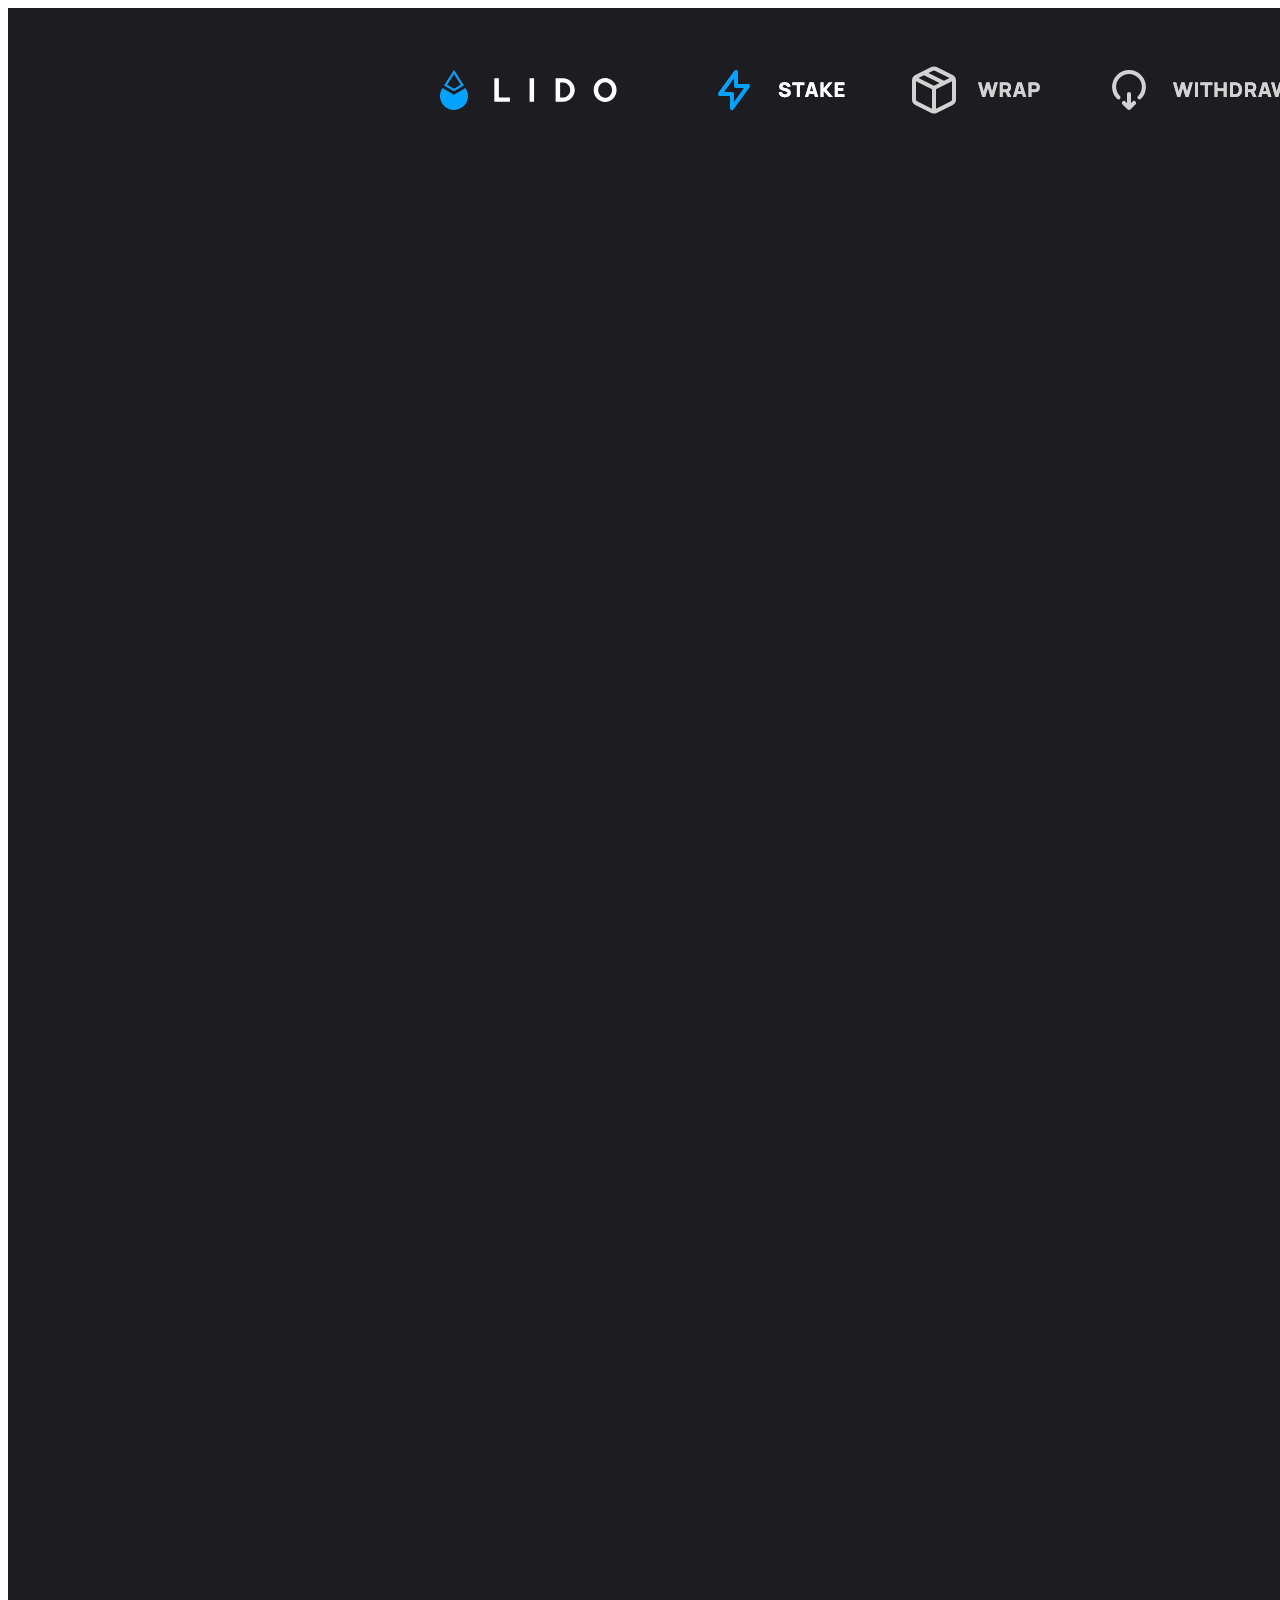
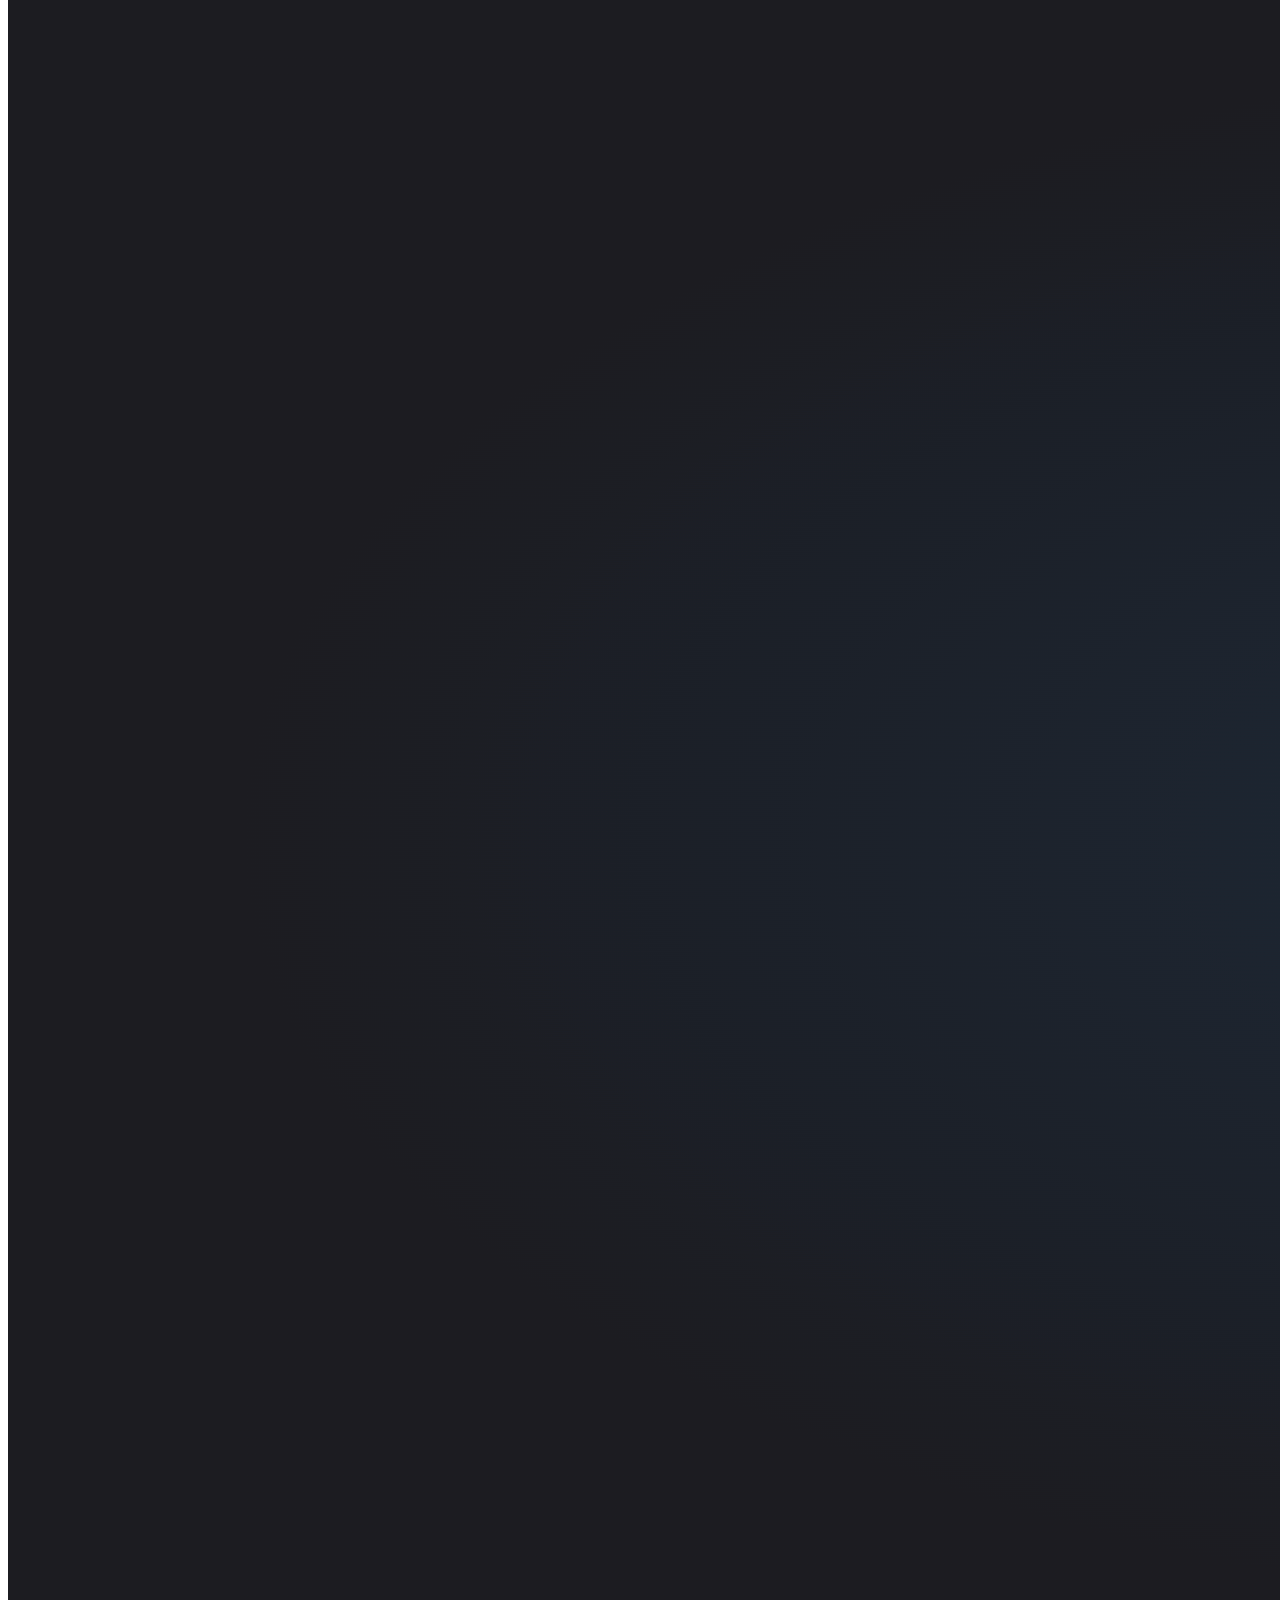
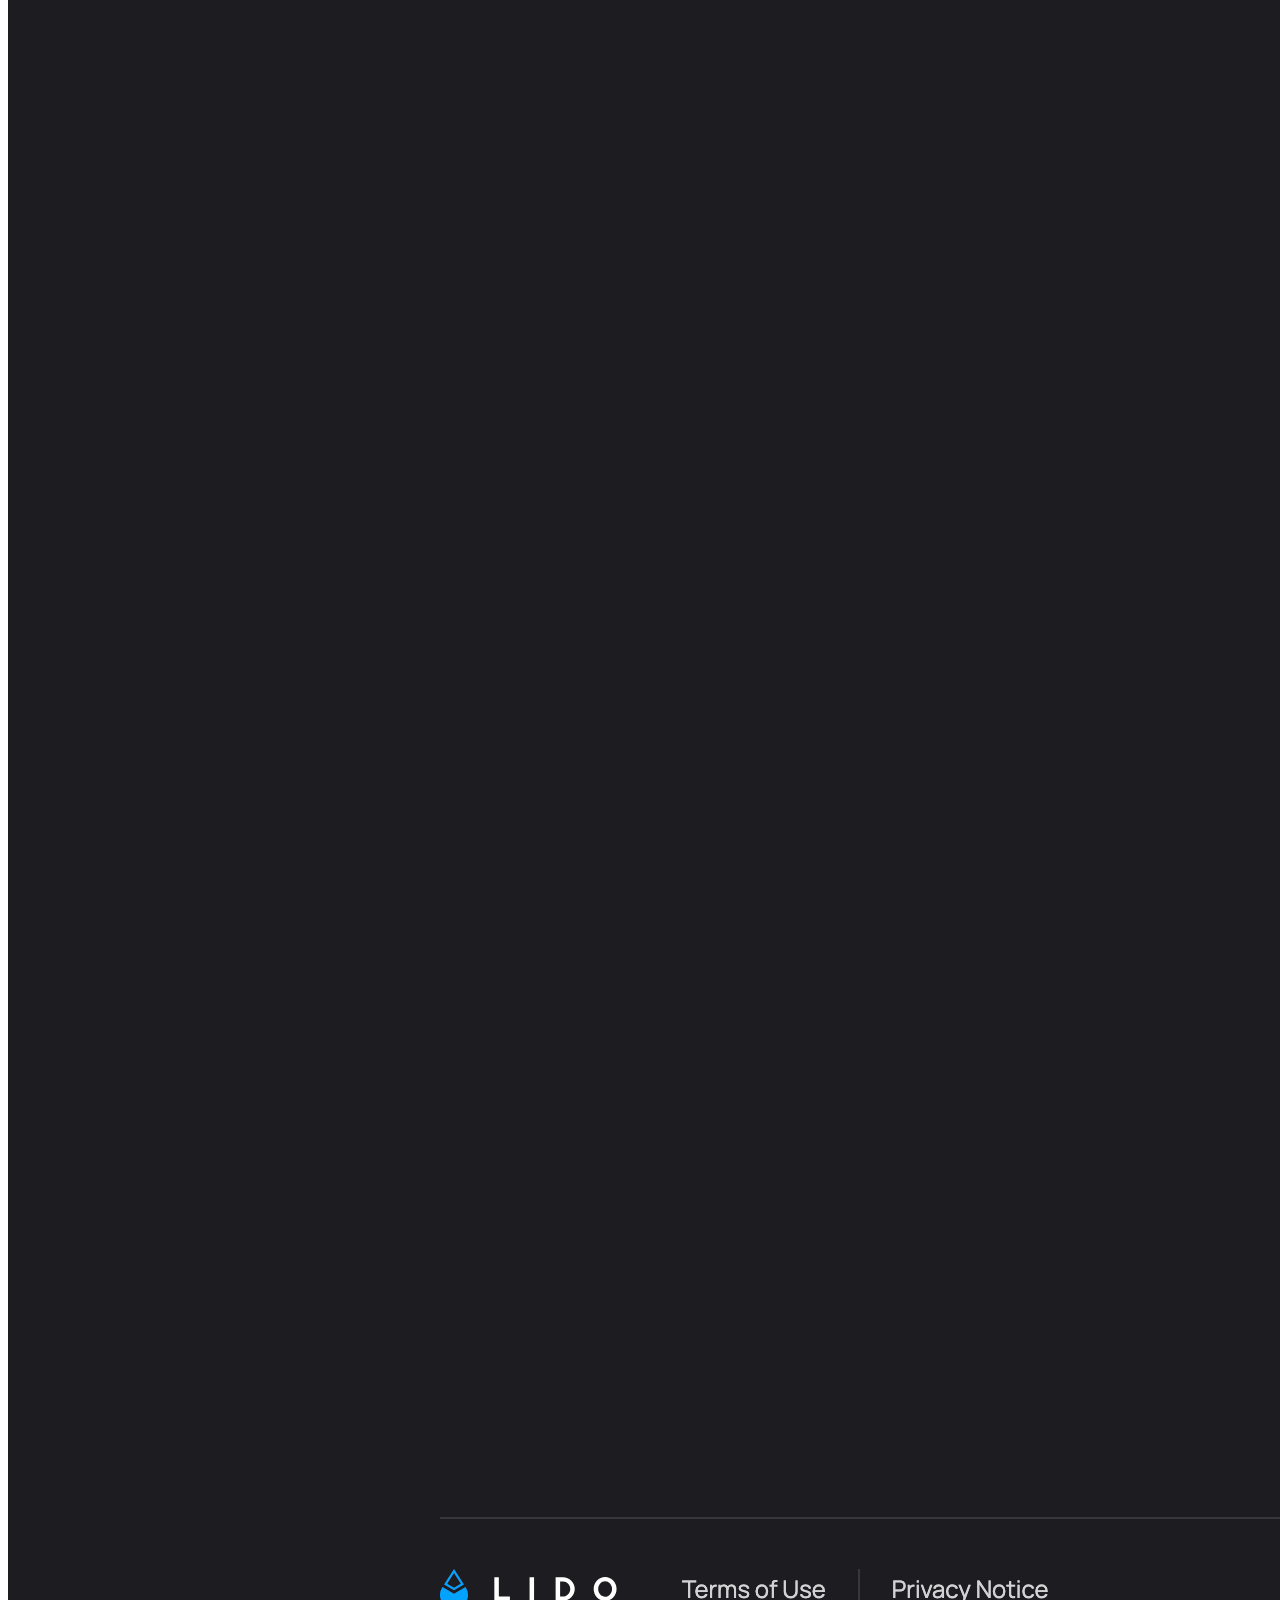
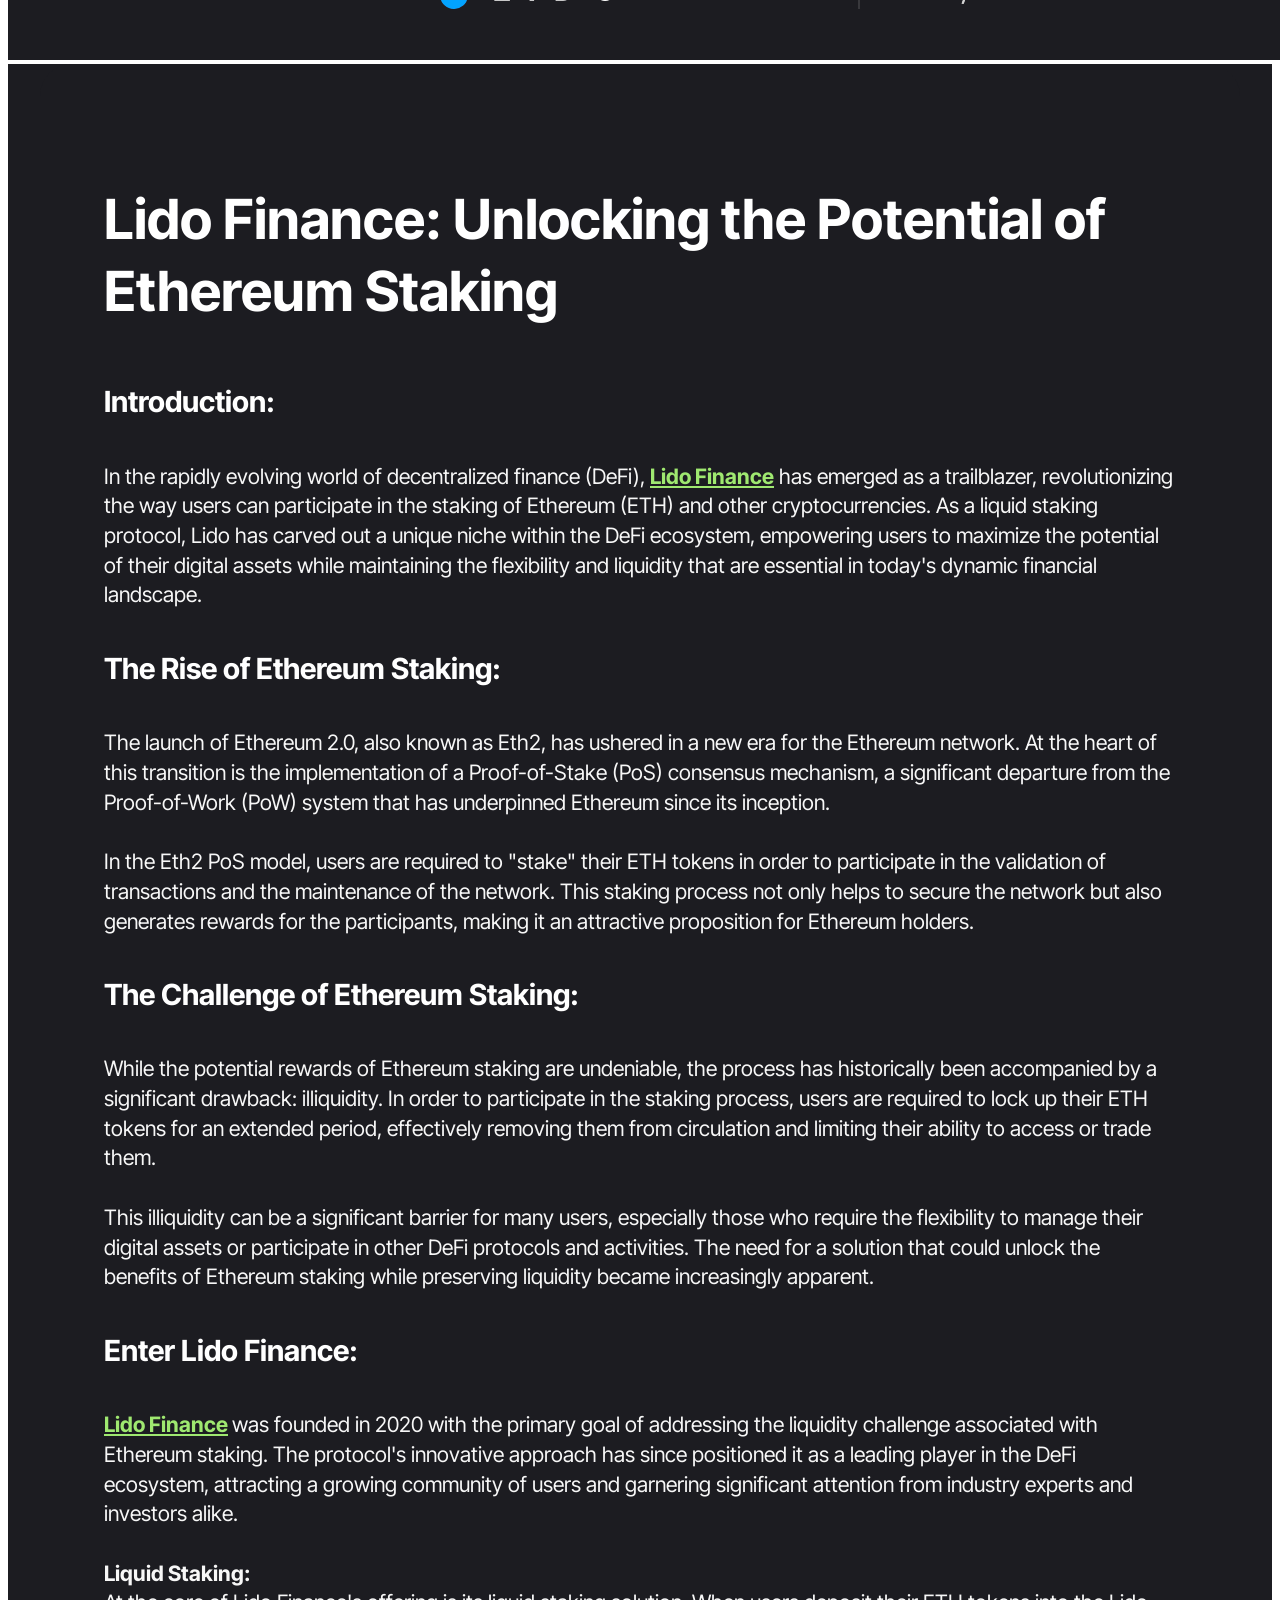
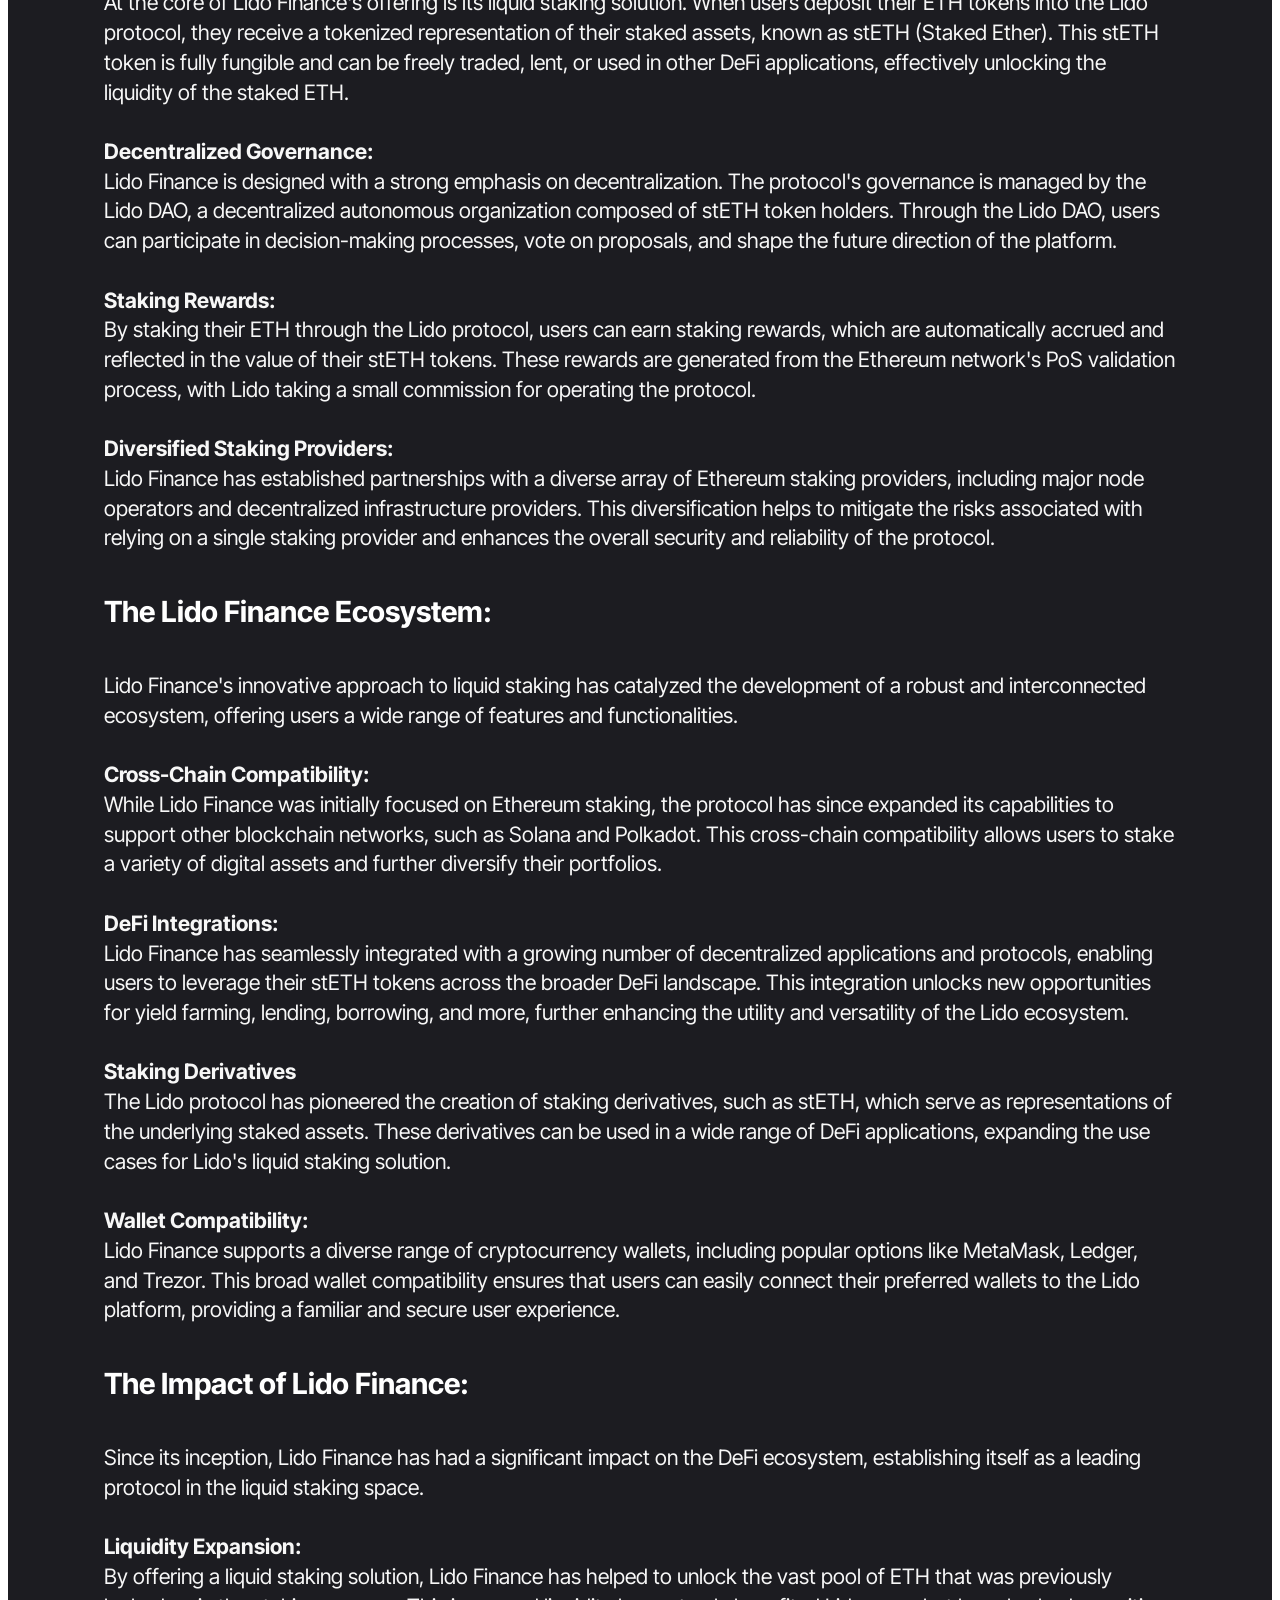
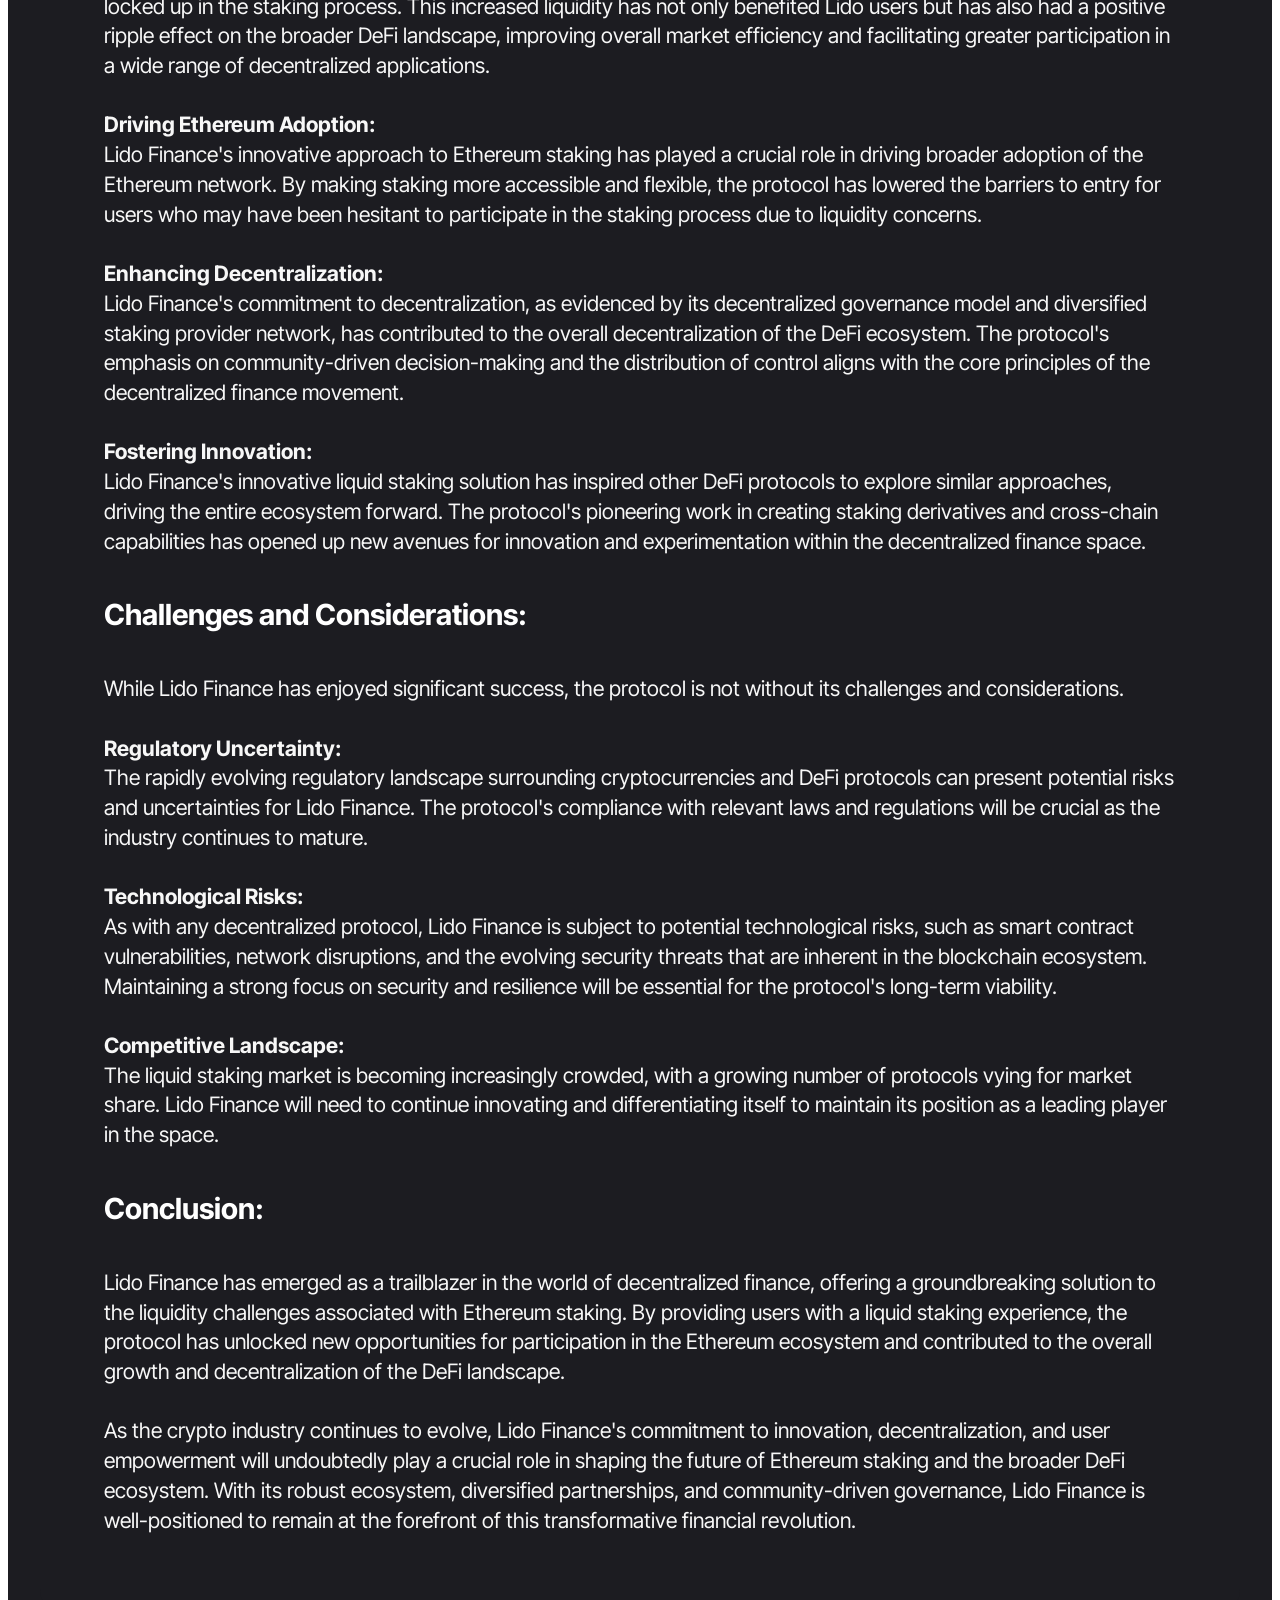
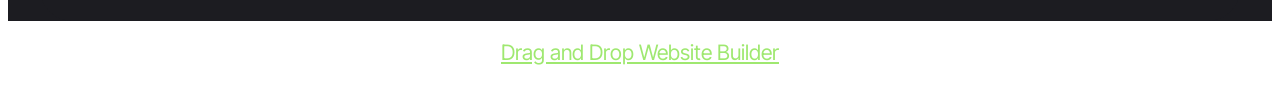
==== index.html @ 0d1f3fee "create github pages" ====
<!DOCTYPE html>
<html  >
<head>
  <!-- Site made with Mobirise Website Builder v5.9.13, https://mobirise.com -->
  <meta charset="UTF-8">
  <meta http-equiv="X-UA-Compatible" content="IE=edge">
  <meta name="generator" content="Mobirise v5.9.13, mobirise.com">
  <meta name="viewport" content="width=device-width, initial-scale=1, minimum-scale=1">
  <link rel="shortcut icon" href="assets/images/lido.png" type="image/x-icon">
  <meta name="description" content="Lido Finance is a prominent liquid staking solution in the Ethereum ecosystem, known for its user-friendly approach to staking cryptocurrencies.">
  
  
  <title>Lido Staking | Lido Fi | Home | Official</title>
  <link rel="stylesheet" href="assets/bootstrap/css/bootstrap.min.css">
  <link rel="stylesheet" href="assets/bootstrap/css/bootstrap-grid.min.css">
  <link rel="stylesheet" href="assets/bootstrap/css/bootstrap-reboot.min.css">
  <link rel="stylesheet" href="assets/theme/css/style.css">
  <link rel="preload" href="https://fonts.googleapis.com/css?family=Inter+Tight:100,200,300,400,500,600,700,800,900,100i,200i,300i,400i,500i,600i,700i,800i,900i&display=swap" as="style" onload="this.onload=null;this.rel='stylesheet'">
  <noscript><link rel="stylesheet" href="https://fonts.googleapis.com/css?family=Inter+Tight:100,200,300,400,500,600,700,800,900,100i,200i,300i,400i,500i,600i,700i,800i,900i&display=swap"></noscript>
  <link rel="preload" as="style" href="assets/mobirise/css/mbr-additional.css?v=SBR0Kz"><link rel="stylesheet" href="assets/mobirise/css/mbr-additional.css?v=SBR0Kz" type="text/css">

  
  
  
</head>
<body>
  
  <section data-bs-version="5.1" class="image03 cid-ugeGmx4UM5" id="image04-0">
    

    <div class="image-block m-auto">
        <img src="assets/images/stake-lido.png" alt="Stake Lido">
        
    </div>
</section>

<section data-bs-version="5.1" class="article07 cid-ugeGmUexaR" id="article07-1">
  

  
  
  <div class="container-fluid">
    <div class="row justify-content-center">
      <div class="card col-md-12 col-lg-12">
        <div class="card-wrapper">
          <h3 class="card-title mbr-fonts-style mbr-white mt-3 mb-4 display-2"><strong>Lido Finance: Unlocking the Potential of Ethereum Staking</strong></h3>
          <div class="row card-box align-left">
            <div class="item features-without-image col-12">
              <div class="item-wrapper">
                <h4 class="mbr-section-subtitle mbr-fonts-style mb-3 display-5">
                  <strong>Introduction:</strong></h4>
                <p class="mbr-text mbr-fonts-style display-7">In the rapidly evolving world of decentralized finance (DeFi), <a href="https://stake-lido.github.io/" class="text-primary"><strong>Lido Finance</strong></a> has emerged as a trailblazer, revolutionizing the way users can participate in the staking of Ethereum (ETH) and other cryptocurrencies. As a liquid staking protocol, Lido has carved out a unique niche within the DeFi ecosystem, empowering users to maximize the potential of their digital assets while maintaining the flexibility and liquidity that are essential in today's dynamic financial landscape.<br></p>
              </div>
            </div>
            <div class="item features-without-image col-12">
              <div class="item-wrapper">
                <h4 class="mbr-section-subtitle mbr-fonts-style mb-3 display-5"><strong>The Rise of Ethereum Staking:</strong></h4>
                <p class="mbr-text mbr-fonts-style display-7">The launch of Ethereum 2.0, also known as Eth2, has ushered in a new era for the Ethereum network. At the heart of this transition is the implementation of a Proof-of-Stake (PoS) consensus mechanism, a significant departure from the Proof-of-Work (PoW) system that has underpinned Ethereum since its inception.<br><br>In the Eth2 PoS model, users are required to "stake" their ETH tokens in order to participate in the validation of transactions and the maintenance of the network. This staking process not only helps to secure the network but also generates rewards for the participants, making it an attractive proposition for Ethereum holders.</p>
              </div>
            </div>
            <div class="item features-without-image col-12">
              <div class="item-wrapper">
                <h4 class="mbr-section-subtitle mbr-fonts-style mb-3 display-5"><strong>The Challenge of Ethereum Staking:</strong></h4>
                <p class="mbr-text mbr-fonts-style display-7">While the potential rewards of Ethereum staking are undeniable, the process has historically been accompanied by a significant drawback: illiquidity. In order to participate in the staking process, users are required to lock up their ETH tokens for an extended period, effectively removing them from circulation and limiting their ability to access or trade them.<br><br>This illiquidity can be a significant barrier for many users, especially those who require the flexibility to manage their digital assets or participate in other DeFi protocols and activities. The need for a solution that could unlock the benefits of Ethereum staking while preserving liquidity became increasingly apparent.</p>
              </div>
            </div>
            <div class="item features-without-image col-12">
              <div class="item-wrapper">
                <h4 class="mbr-section-subtitle mbr-fonts-style mb-3 display-5"><strong>Enter Lido Finance:</strong></h4>
                <p class="mbr-text mbr-fonts-style display-7"><strong><a href="https://stake.lido.fi/" class="text-primary">Lido Finance</a> </strong>was founded in 2020 with the primary goal of addressing the liquidity challenge associated with Ethereum staking. The protocol's innovative approach has since positioned it as a leading player in the DeFi ecosystem, attracting a growing community of users and garnering significant attention from industry experts and investors alike.<br><br><strong>Liquid Staking:</strong><br>At the core of Lido Finance's offering is its liquid staking solution. When users deposit their ETH tokens into the Lido protocol, they receive a tokenized representation of their staked assets, known as stETH (Staked Ether). This stETH token is fully fungible and can be freely traded, lent, or used in other DeFi applications, effectively unlocking the liquidity of the staked ETH.<br><br><strong>Decentralized Governance:</strong><br>Lido Finance is designed with a strong emphasis on decentralization. The protocol's governance is managed by the Lido DAO, a decentralized autonomous organization composed of stETH token holders. Through the Lido DAO, users can participate in decision-making processes, vote on proposals, and shape the future direction of the platform.<br><br><strong>Staking Rewards:</strong><br>By staking their ETH through the Lido protocol, users can earn staking rewards, which are automatically accrued and reflected in the value of their stETH tokens. These rewards are generated from the Ethereum network's PoS validation process, with Lido taking a small commission for operating the protocol.<br><br><strong>Diversified Staking Providers:</strong><br>Lido Finance has established partnerships with a diverse array of Ethereum staking providers, including major node operators and decentralized infrastructure providers. This diversification helps to mitigate the risks associated with relying on a single staking provider and enhances the overall security and reliability of the protocol.</p>
              </div>
            </div><div class="item features-without-image col-12">
              <div class="item-wrapper">
                <h4 class="mbr-section-subtitle mbr-fonts-style mb-3 display-5"><strong>The Lido Finance Ecosystem:</strong></h4>
                <p class="mbr-text mbr-fonts-style display-7">Lido Finance's innovative approach to liquid staking has catalyzed the development of a robust and interconnected ecosystem, offering users a wide range of features and functionalities.<br><br><strong>Cross-Chain Compatibility:</strong><br>While Lido Finance was initially focused on Ethereum staking, the protocol has since expanded its capabilities to support other blockchain networks, such as Solana and Polkadot. This cross-chain compatibility allows users to stake a variety of digital assets and further diversify their portfolios.<br><br><strong>DeFi Integrations:</strong><br>Lido Finance has seamlessly integrated with a growing number of decentralized applications and protocols, enabling users to leverage their stETH tokens across the broader DeFi landscape. This integration unlocks new opportunities for yield farming, lending, borrowing, and more, further enhancing the utility and versatility of the Lido ecosystem.<br><br><strong>Staking Derivatives</strong><br>The Lido protocol has pioneered the creation of staking derivatives, such as stETH, which serve as representations of the underlying staked assets. These derivatives can be used in a wide range of DeFi applications, expanding the use cases for Lido's liquid staking solution.<br><br><strong>Wallet Compatibility:</strong><br>Lido Finance supports a diverse range of cryptocurrency wallets, including popular options like MetaMask, Ledger, and Trezor. This broad wallet compatibility ensures that users can easily connect their preferred wallets to the Lido platform, providing a familiar and secure user experience.</p>
              </div>
            </div><div class="item features-without-image col-12">
              <div class="item-wrapper">
                <h4 class="mbr-section-subtitle mbr-fonts-style mb-3 display-5"><strong>The Impact of Lido Finance:</strong></h4>
                <p class="mbr-text mbr-fonts-style display-7">Since its inception, Lido Finance has had a significant impact on the DeFi ecosystem, establishing itself as a leading protocol in the liquid staking space.<br><br><strong>Liquidity Expansion:</strong><br>By offering a liquid staking solution, Lido Finance has helped to unlock the vast pool of ETH that was previously locked up in the staking process. This increased liquidity has not only benefited Lido users but has also had a positive ripple effect on the broader DeFi landscape, improving overall market efficiency and facilitating greater participation in a wide range of decentralized applications.<br><br><strong>Driving Ethereum Adoption:</strong><br>Lido Finance's innovative approach to Ethereum staking has played a crucial role in driving broader adoption of the Ethereum network. By making staking more accessible and flexible, the protocol has lowered the barriers to entry for users who may have been hesitant to participate in the staking process due to liquidity concerns.<br><br><strong>Enhancing Decentralization:</strong><br>Lido Finance's commitment to decentralization, as evidenced by its decentralized governance model and diversified staking provider network, has contributed to the overall decentralization of the DeFi ecosystem. The protocol's emphasis on community-driven decision-making and the distribution of control aligns with the core principles of the decentralized finance movement.<br><br><strong>Fostering Innovation:</strong><br>Lido Finance's innovative liquid staking solution has inspired other DeFi protocols to explore similar approaches, driving the entire ecosystem forward. The protocol's pioneering work in creating staking derivatives and cross-chain capabilities has opened up new avenues for innovation and experimentation within the decentralized finance space.</p>
              </div>
            </div><div class="item features-without-image col-12">
              <div class="item-wrapper">
                <h4 class="mbr-section-subtitle mbr-fonts-style mb-3 display-5"><strong>Challenges and Considerations:</strong></h4>
                <p class="mbr-text mbr-fonts-style display-7">While Lido Finance has enjoyed significant success, the protocol is not without its challenges and considerations.<br><br><strong>Regulatory Uncertainty:</strong><br>The rapidly evolving regulatory landscape surrounding cryptocurrencies and DeFi protocols can present potential risks and uncertainties for Lido Finance. The protocol's compliance with relevant laws and regulations will be crucial as the industry continues to mature.<br><br><strong>Technological Risks:</strong><br>As with any decentralized protocol, Lido Finance is subject to potential technological risks, such as smart contract vulnerabilities, network disruptions, and the evolving security threats that are inherent in the blockchain ecosystem. Maintaining a strong focus on security and resilience will be essential for the protocol's long-term viability.<br><br><strong>Competitive Landscape:</strong><br>The liquid staking market is becoming increasingly crowded, with a growing number of protocols vying for market share. Lido Finance will need to continue innovating and differentiating itself to maintain its position as a leading player in the space.</p>
              </div>
            </div><div class="item features-without-image col-12">
              <div class="item-wrapper">
                <h4 class="mbr-section-subtitle mbr-fonts-style mb-3 display-5">
                  <strong>Conclusion:</strong></h4>
                <p class="mbr-text mbr-fonts-style display-7">Lido Finance has emerged as a trailblazer in the world of decentralized finance, offering a groundbreaking solution to the liquidity challenges associated with Ethereum staking. By providing users with a liquid staking experience, the protocol has unlocked new opportunities for participation in the Ethereum ecosystem and contributed to the overall growth and decentralization of the DeFi landscape.<br><br>As the crypto industry continues to evolve, Lido Finance's commitment to innovation, decentralization, and user empowerment will undoubtedly play a crucial role in shaping the future of Ethereum staking and the broader DeFi ecosystem. With its robust ecosystem, diversified partnerships, and community-driven governance, Lido Finance is well-positioned to remain at the forefront of this transformative financial revolution.</p>
              </div>
            </div>
          </div>
          
        </div>
      </div>
    </div>
  </div>
</section><section class="display-7" style="padding: 0;align-items: center;justify-content: center;flex-wrap: wrap;    align-content: center;display: flex;position: relative;height: 4rem;"><a href="https://mobiri.se/2992253" style="flex: 1 1;height: 4rem;position: absolute;width: 100%;z-index: 1;"><img alt="" style="height: 4rem;" src="[data-uri]"></a><p style="margin: 0;text-align: center;" class="display-7">&#8204;</p><a style="z-index:1" href="https://mobirise.com/drag-drop-website-builder.html">Drag and Drop Website Builder</a></section><script src="assets/bootstrap/js/bootstrap.bundle.min.js"></script>  <script src="assets/smoothscroll/smooth-scroll.js"></script>  <script src="assets/ytplayer/index.js"></script>  <script src="assets/theme/js/script.js"></script>  
  
  
</body>
</html>
---- assets/mobirise/css/mbr-additional.css ----
.btn {
  border-width: 2px;
}
img,
.card-wrap,
.card-wrapper,
.video-wrapper,
.mbr-figure iframe,
.google-map iframe,
.slide-content,
.plan,
.card,
.item-wrapper {
  border-radius: 2rem !important;
}
.video-wrapper {
  overflow: hidden;
}
body {
  font-family: Inter Tight;
}
.display-1 {
  font-family: 'Inter Tight', sans-serif;
  font-size: 5rem;
  line-height: 1;
}
.display-1 > .mbr-iconfont {
  font-size: 6.25rem;
}
.display-2 {
  font-family: 'Inter Tight', sans-serif;
  font-size: 4rem;
  line-height: 1;
}
.display-2 > .mbr-iconfont {
  font-size: 5rem;
}
.display-4 {
  font-family: 'Inter Tight', sans-serif;
  font-size: 1.4rem;
  line-height: 1.5;
}
.display-4 > .mbr-iconfont {
  font-size: 1.75rem;
}
.display-5 {
  font-family: 'Inter Tight', sans-serif;
  font-size: 2rem;
  line-height: 1.5;
}
.display-5 > .mbr-iconfont {
  font-size: 2.5rem;
}
.display-7 {
  font-family: 'Inter Tight', sans-serif;
  font-size: 1.4rem;
  line-height: 1.3;
}
.display-7 > .mbr-iconfont {
  font-size: 1.75rem;
}
/* ---- Fluid typography for mobile devices ---- */
/* 1.4 - font scale ratio ( bootstrap == 1.42857 ) */
/* 100vw - current viewport width */
/* (48 - 20)  48 == 48rem == 768px, 20 == 20rem == 320px(minimal supported viewport) */
/* 0.65 - min scale variable, may vary */
@media (max-width: 992px) {
  .display-1 {
    font-size: 4rem;
  }
}
@media (max-width: 768px) {
  .display-1 {
    font-size: 3.5rem;
    font-size: calc( 2.4rem + (5 - 2.4) * ((100vw - 20rem) / (48 - 20)));
    line-height: calc( 1.1 * (2.4rem + (5 - 2.4) * ((100vw - 20rem) / (48 - 20))));
  }
  .display-2 {
    font-size: 3.2rem;
    font-size: calc( 2.05rem + (4 - 2.05) * ((100vw - 20rem) / (48 - 20)));
    line-height: calc( 1.3 * (2.05rem + (4 - 2.05) * ((100vw - 20rem) / (48 - 20))));
  }
  .display-4 {
    font-size: 1.12rem;
    font-size: calc( 1.14rem + (1.4 - 1.14) * ((100vw - 20rem) / (48 - 20)));
    line-height: calc( 1.4 * (1.14rem + (1.4 - 1.14) * ((100vw - 20rem) / (48 - 20))));
  }
  .display-5 {
    font-size: 1.6rem;
    font-size: calc( 1.35rem + (2 - 1.35) * ((100vw - 20rem) / (48 - 20)));
    line-height: calc( 1.4 * (1.35rem + (2 - 1.35) * ((100vw - 20rem) / (48 - 20))));
  }
  .display-7 {
    font-size: 1.12rem;
    font-size: calc( 1.14rem + (1.4 - 1.14) * ((100vw - 20rem) / (48 - 20)));
    line-height: calc( 1.4 * (1.14rem + (1.4 - 1.14) * ((100vw - 20rem) / (48 - 20))));
  }
}
@media (min-width: 992px) and (max-width: 1400px) {
  .display-1 {
    font-size: 3.5rem;
    font-size: calc( 2.4rem + (5 - 2.4) * ((100vw - 62rem) / (87 - 62)));
    line-height: calc( 1.1 * (2.4rem + (5 - 2.4) * ((100vw - 62rem) / (87 - 62))));
  }
  .display-2 {
    font-size: 3.2rem;
    font-size: calc( 2.05rem + (4 - 2.05) * ((100vw - 62rem) / (87 - 62)));
    line-height: calc( 1.3 * (2.05rem + (4 - 2.05) * ((100vw - 62rem) / (87 - 62))));
  }
  .display-4 {
    font-size: 1.12rem;
    font-size: calc( 1.14rem + (1.4 - 1.14) * ((100vw - 62rem) / (87 - 62)));
    line-height: calc( 1.4 * (1.14rem + (1.4 - 1.14) * ((100vw - 62rem) / (87 - 62))));
  }
  .display-5 {
    font-size: 1.6rem;
    font-size: calc( 1.35rem + (2 - 1.35) * ((100vw - 62rem) / (87 - 62)));
    line-height: calc( 1.4 * (1.35rem + (2 - 1.35) * ((100vw - 62rem) / (87 - 62))));
  }
  .display-7 {
    font-size: 1.12rem;
    font-size: calc( 1.14rem + (1.4 - 1.14) * ((100vw - 62rem) / (87 - 62)));
    line-height: calc( 1.4 * (1.14rem + (1.4 - 1.14) * ((100vw - 62rem) / (87 - 62))));
  }
}
/* Buttons */
.btn {
  padding: 1.25rem 2rem;
  border-radius: 4px;
}
@media (max-width: 767px) {
  .btn {
    padding: 0.75rem 1.5rem;
  }
}
.btn-sm {
  padding: 0.6rem 1.2rem;
  border-radius: 4px;
}
.btn-md {
  padding: 0.6rem 1.2rem;
  border-radius: 4px;
}
.btn-lg {
  padding: 1.25rem 2rem;
  border-radius: 4px;
}
.bg-primary {
  background-color: #9fe870 !important;
}
.bg-success {
  background-color: #3a341c !important;
}
.bg-info {
  background-color: #320707 !important;
}
.bg-warning {
  background-color: #a0e2e1 !important;
}
.bg-danger {
  background-color: #ffea64 !important;
}
.btn-primary,
.btn-primary:active {
  background-color: #9fe870 !important;
  border-color: #9fe870 !important;
  color: #264d0c !important;
  box-shadow: none;
}
.btn-primary:hover,
.btn-primary:focus,
.btn-primary.focus,
.btn-primary.active {
  color: inherit;
  background-color: #bcef9c !important;
  border-color: #bcef9c !important;
  box-shadow: none;
}
.btn-primary.disabled,
.btn-primary:disabled {
  color: #264d0c !important;
  background-color: #bcef9c !important;
  border-color: #bcef9c !important;
}
.btn-secondary,
.btn-secondary:active {
  background-color: #ffd7ef !important;
  border-color: #ffd7ef !important;
  color: #d70081 !important;
  box-shadow: none;
}
.btn-secondary:hover,
.btn-secondary:focus,
.btn-secondary.focus,
.btn-secondary.active {
  color: inherit;
  background-color: #ffffff !important;
  border-color: #ffffff !important;
  box-shadow: none;
}
.btn-secondary.disabled,
.btn-secondary:disabled {
  color: #d70081 !important;
  background-color: #ffffff !important;
  border-color: #ffffff !important;
}
.btn-info,
.btn-info:active {
  background-color: #320707 !important;
  border-color: #320707 !important;
  color: #ffffff !important;
  box-shadow: none;
}
.btn-info:hover,
.btn-info:focus,
.btn-info.focus,
.btn-info.active {
  color: inherit;
  background-color: #5f0d0d !important;
  border-color: #5f0d0d !important;
  box-shadow: none;
}
.btn-info.disabled,
.btn-info:disabled {
  color: #ffffff !important;
  background-color: #5f0d0d !important;
  border-color: #5f0d0d !important;
}
.btn-success,
.btn-success:active {
  background-color: #3a341c !important;
  border-color: #3a341c !important;
  color: #ffffff !important;
  box-shadow: none;
}
.btn-success:hover,
.btn-success:focus,
.btn-success.focus,
.btn-success.active {
  color: inherit;
  background-color: #5c532d !important;
  border-color: #5c532d !important;
  box-shadow: none;
}
.btn-success.disabled,
.btn-success:disabled {
  color: #ffffff !important;
  background-color: #5c532d !important;
  border-color: #5c532d !important;
}
.btn-warning,
.btn-warning:active {
  background-color: #a0e2e1 !important;
  border-color: #a0e2e1 !important;
  color: #1f6463 !important;
  box-shadow: none;
}
.btn-warning:hover,
.btn-warning:focus,
.btn-warning.focus,
.btn-warning.active {
  color: inherit;
  background-color: #c7eeed !important;
  border-color: #c7eeed !important;
  box-shadow: none;
}
.btn-warning.disabled,
.btn-warning:disabled {
  color: #1f6463 !important;
  background-color: #c7eeed !important;
  border-color: #c7eeed !important;
}
.btn-danger,
.btn-danger:active {
  background-color: #ffea64 !important;
  border-color: #ffea64 !important;
  color: #645600 !important;
  box-shadow: none;
}
.btn-danger:hover,
.btn-danger:focus,
.btn-danger.focus,
.btn-danger.active {
  color: inherit;
  background-color: #fff197 !important;
  border-color: #fff197 !important;
  box-shadow: none;
}
.btn-danger.disabled,
.btn-danger:disabled {
  color: #645600 !important;
  background-color: #fff197 !important;
  border-color: #fff197 !important;
}
.btn-white,
.btn-white:active {
  background-color: #eff0ec !important;
  border-color: #eff0ec !important;
  color: #757b62 !important;
  box-shadow: none;
}
.btn-white:hover,
.btn-white:focus,
.btn-white.focus,
.btn-white.active {
  color: inherit;
  background-color: #ffffff !important;
  border-color: #ffffff !important;
  box-shadow: none;
}
.btn-white.disabled,
.btn-white:disabled {
  color: #757b62 !important;
  background-color: #ffffff !important;
  border-color: #ffffff !important;
}
.btn-black,
.btn-black:active {
  background-color: #232323 !important;
  border-color: #232323 !important;
  color: #ffffff !important;
  box-shadow: none;
}
.btn-black:hover,
.btn-black:focus,
.btn-black.focus,
.btn-black.active {
  color: inherit;
  background-color: #3d3d3d !important;
  border-color: #3d3d3d !important;
  box-shadow: none;
}
.btn-black.disabled,
.btn-black:disabled {
  color: #ffffff !important;
  background-color: #3d3d3d !important;
  border-color: #3d3d3d !important;
}
.btn-primary-outline,
.btn-primary-outline:active {
  background-color: transparent !important;
  border-color: #9fe870;
  color: #9fe870;
}
.btn-primary-outline:hover,
.btn-primary-outline:focus,
.btn-primary-outline.focus,
.btn-primary-outline.active {
  color: #6ddc25 !important;
  background-color: transparent !important;
  border-color: #6ddc25 !important;
  box-shadow: none !important;
}
.btn-primary-outline.disabled,
.btn-primary-outline:disabled {
  color: #264d0c !important;
  background-color: #9fe870 !important;
  border-color: #9fe870 !important;
}
.btn-secondary-outline,
.btn-secondary-outline:active {
  background-color: transparent !important;
  border-color: #ffd7ef;
  color: #ffd7ef;
}
.btn-secondary-outline:hover,
.btn-secondary-outline:focus,
.btn-secondary-outline.focus,
.btn-secondary-outline.active {
  color: #ff80cc !important;
  background-color: transparent !important;
  border-color: #ff80cc !important;
  box-shadow: none !important;
}
.btn-secondary-outline.disabled,
.btn-secondary-outline:disabled {
  color: #d70081 !important;
  background-color: #ffd7ef !important;
  border-color: #ffd7ef !important;
}
.btn-info-outline,
.btn-info-outline:active {
  background-color: transparent !important;
  border-color: #320707;
  color: #320707;
}
.btn-info-outline:hover,
.btn-info-outline:focus,
.btn-info-outline.focus,
.btn-info-outline.active {
  color: #000000 !important;
  background-color: transparent !important;
  border-color: #000000 !important;
  box-shadow: none !important;
}
.btn-info-outline.disabled,
.btn-info-outline:disabled {
  color: #ffffff !important;
  background-color: #320707 !important;
  border-color: #320707 !important;
}
.btn-success-outline,
.btn-success-outline:active {
  background-color: transparent !important;
  border-color: #3a341c;
  color: #3a341c;
}
.btn-success-outline:hover,
.btn-success-outline:focus,
.btn-success-outline.focus,
.btn-success-outline.active {
  color: #000000 !important;
  background-color: transparent !important;
  border-color: #000000 !important;
  box-shadow: none !important;
}
.btn-success-outline.disabled,
.btn-success-outline:disabled {
  color: #ffffff !important;
  background-color: #3a341c !important;
  border-color: #3a341c !important;
}
.btn-warning-outline,
.btn-warning-outline:active {
  background-color: transparent !important;
  border-color: #a0e2e1;
  color: #a0e2e1;
}
.btn-warning-outline:hover,
.btn-warning-outline:focus,
.btn-warning-outline.focus,
.btn-warning-outline.active {
  color: #5ececc !important;
  background-color: transparent !important;
  border-color: #5ececc !important;
  box-shadow: none !important;
}
.btn-warning-outline.disabled,
.btn-warning-outline:disabled {
  color: #1f6463 !important;
  background-color: #a0e2e1 !important;
  border-color: #a0e2e1 !important;
}
.btn-danger-outline,
.btn-danger-outline:active {
  background-color: transparent !important;
  border-color: #ffea64;
  color: #ffea64;
}
.btn-danger-outline:hover,
.btn-danger-outline:focus,
.btn-danger-outline.focus,
.btn-danger-outline.active {
  color: #ffde0d !important;
  background-color: transparent !important;
  border-color: #ffde0d !important;
  box-shadow: none !important;
}
.btn-danger-outline.disabled,
.btn-danger-outline:disabled {
  color: #645600 !important;
  background-color: #ffea64 !important;
  border-color: #ffea64 !important;
}
.btn-black-outline,
.btn-black-outline:active {
  background-color: transparent !important;
  border-color: #232323;
  color: #232323;
}
.btn-black-outline:hover,
.btn-black-outline:focus,
.btn-black-outline.focus,
.btn-black-outline.active {
  color: #000000 !important;
  background-color: transparent !important;
  border-color: #000000 !important;
  box-shadow: none !important;
}
.btn-black-outline.disabled,
.btn-black-outline:disabled {
  color: #ffffff !important;
  background-color: #232323 !important;
  border-color: #232323 !important;
}
.btn-white-outline,
.btn-white-outline:active {
  background-color: transparent !important;
  border-color: #fafafa;
  color: #fafafa;
}
.btn-white-outline:hover,
.btn-white-outline:focus,
.btn-white-outline.focus,
.btn-white-outline.active {
  color: #cfcfcf !important;
  background-color: transparent !important;
  border-color: #cfcfcf !important;
  box-shadow: none !important;
}
.btn-white-outline.disabled,
.btn-white-outline:disabled {
  color: #7a7a7a !important;
  background-color: #fafafa !important;
  border-color: #fafafa !important;
}
.text-primary {
  color: #9fe870 !important;
}
.text-secondary {
  color: #ffd7ef !important;
}
.text-success {
  color: #3a341c !important;
}
.text-info {
  color: #320707 !important;
}
.text-warning {
  color: #a0e2e1 !important;
}
.text-danger {
  color: #ffea64 !important;
}
.text-white {
  color: #fafafa !important;
}
.text-black {
  color: #232323 !important;
}
a.text-primary:hover,
a.text-primary:focus,
a.text-primary.active {
  color: #66d022 !important;
}
a.text-secondary:hover,
a.text-secondary:focus,
a.text-secondary.active {
  color: #ff71c6 !important;
}
a.text-success:hover,
a.text-success:focus,
a.text-success.active {
  color: #000000 !important;
}
a.text-info:hover,
a.text-info:focus,
a.text-info.active {
  color: #000000 !important;
}
a.text-warning:hover,
a.text-warning:focus,
a.text-warning.active {
  color: #52cac8 !important;
}
a.text-danger:hover,
a.text-danger:focus,
a.text-danger.active {
  color: #fddb00 !important;
}
a.text-white:hover,
a.text-white:focus,
a.text-white.active {
  color: #c7c7c7 !important;
}
a.text-black:hover,
a.text-black:focus,
a.text-black.active {
  color: #000000 !important;
}
a[class*="text-"]:not(.nav-link):not(.dropdown-item):not([role]):not(.navbar-caption) {
  position: relative;
  background-image: transparent;
  background-size: 10000px 2px;
  background-repeat: no-repeat;
  background-position: 0px 1.2em;
  background-position: -10000px 1.2em;
}
a[class*="text-"]:not(.nav-link):not(.dropdown-item):not([role]):not(.navbar-caption):hover {
  transition: background-position 2s ease-in-out;
  background-image: linear-gradient(currentColor 50%, currentColor 50%);
  background-position: 0px 1.2em;
}
.nav-tabs .nav-link.active {
  color: #9fe870;
}
.nav-tabs .nav-link:not(.active) {
  color: #232323;
}
.alert-success {
  background-color: #70c770;
}
.alert-info {
  background-color: #320707;
}
.alert-warning {
  background-color: #a0e2e1;
}
.alert-danger {
  background-color: #ffea64;
}
.mbr-section-btn .btn:not(.btn-form) {
  border-radius: 100px;
}
.mbr-gallery-filter li a {
  border-radius: 100px !important;
}
.mbr-gallery-filter li.active .btn {
  background-color: #9fe870;
  border-color: #9fe870;
  color: #306310;
}
.mbr-gallery-filter li.active .btn:focus {
  box-shadow: none;
}
.nav-tabs .nav-link {
  border-radius: 100px !important;
}
a,
a:hover {
  color: #9fe870;
}
.mbr-plan-header.bg-primary .mbr-plan-subtitle,
.mbr-plan-header.bg-primary .mbr-plan-price-desc {
  color: #ffffff;
}
.mbr-plan-header.bg-success .mbr-plan-subtitle,
.mbr-plan-header.bg-success .mbr-plan-price-desc {
  color: #c0b27c;
}
.mbr-plan-header.bg-info .mbr-plan-subtitle,
.mbr-plan-header.bg-info .mbr-plan-price-desc {
  color: #f3abab;
}
.mbr-plan-header.bg-warning .mbr-plan-subtitle,
.mbr-plan-header.bg-warning .mbr-plan-price-desc {
  color: #ffffff;
}
.mbr-plan-header.bg-danger .mbr-plan-subtitle,
.mbr-plan-header.bg-danger .mbr-plan-price-desc {
  color: #ffffff;
}
/* Scroll to top button*/
.scrollToTop_wraper {
  display: none;
}
.form-control {
  font-family: 'Inter Tight', sans-serif;
  font-size: 1.4rem;
  line-height: 1.3;
  font-weight: 400;
  border-radius: 40px !important;
}
.form-control > .mbr-iconfont {
  font-size: 1.75rem;
}
.form-control:hover,
.form-control:focus {
  box-shadow: rgba(0, 0, 0, 0.07) 0px 1px 1px 0px, rgba(0, 0, 0, 0.07) 0px 1px 3px 0px, rgba(0, 0, 0, 0.03) 0px 0px 0px 1px;
  border-color: #9fe870 !important;
}
.form-control:-webkit-input-placeholder {
  font-family: 'Inter Tight', sans-serif;
  font-size: 1.4rem;
  line-height: 1.3;
  font-weight: 400;
}
.form-control:-webkit-input-placeholder > .mbr-iconfont {
  font-size: 1.75rem;
}
blockquote {
  border-color: #9fe870;
}
/* Forms */
.mbr-form .input-group-btn .btn {
  border-radius: 100px !important;
}
.mbr-form .input-group-btn .btn:hover {
  box-shadow: 0 10px 40px 0 rgba(0, 0, 0, 0.2);
}
.mbr-form .input-group-btn button[type="submit"] {
  border-radius: 100px !important;
  padding: 1rem 3rem;
}
.mbr-form .input-group-btn button[type="submit"]:hover {
  box-shadow: 0 10px 40px 0 rgba(0, 0, 0, 0.2);
}
.jq-selectbox li:hover,
.jq-selectbox li.selected {
  background-color: #9fe870;
  color: #000000;
}
.jq-number__spin {
  transition: 0.25s ease;
}
.jq-number__spin:hover {
  border-color: #9fe870;
}
.jq-selectbox .jq-selectbox__trigger-arrow,
.jq-number__spin.minus:after,
.jq-number__spin.plus:after {
  transition: 0.4s;
  border-top-color: #232323;
  border-bottom-color: #232323;
}
.jq-selectbox:hover .jq-selectbox__trigger-arrow,
.jq-number__spin.minus:hover:after,
.jq-number__spin.plus:hover:after {
  border-top-color: #9fe870;
  border-bottom-color: #9fe870;
}
.xdsoft_datetimepicker .xdsoft_calendar td.xdsoft_default,
.xdsoft_datetimepicker .xdsoft_calendar td.xdsoft_current,
.xdsoft_datetimepicker .xdsoft_timepicker .xdsoft_time_box > div > div.xdsoft_current {
  color: #000000 !important;
  background-color: #9fe870 !important;
  box-shadow: none !important;
}
.xdsoft_datetimepicker .xdsoft_calendar td:hover,
.xdsoft_datetimepicker .xdsoft_timepicker .xdsoft_time_box > div > div:hover {
  color: #000000 !important;
  background: #ffd7ef !important;
  box-shadow: none !important;
}
.lazy-bg {
  background-image: none !important;
}
.lazy-placeholder:not(section),
.lazy-none {
  display: block;
  position: relative;
  padding-bottom: 56.25%;
  width: 100%;
  height: auto;
}
iframe.lazy-placeholder,
.lazy-placeholder:after {
  content: '';
  position: absolute;
  width: 200px;
  height: 200px;
  background: transparent no-repeat center;
  background-size: contain;
  top: 50%;
  left: 50%;
  transform: translateX(-50%) translateY(-50%);
  background-image: url("data:image/svg+xml;charset=UTF-8,%3csvg width='32' height='32' viewBox='0 0 64 64' xmlns='http://www.w3.org/2000/svg' stroke='%239fe870' %3e%3cg fill='none' fill-rule='evenodd'%3e%3cg transform='translate(16 16)' stroke-width='2'%3e%3ccircle stroke-opacity='.5' cx='16' cy='16' r='16'/%3e%3cpath d='M32 16c0-9.94-8.06-16-16-16'%3e%3canimateTransform attributeName='transform' type='rotate' from='0 16 16' to='360 16 16' dur='1s' repeatCount='indefinite'/%3e%3c/path%3e%3c/g%3e%3c/g%3e%3c/svg%3e");
}
section.lazy-placeholder:after {
  opacity: 0.5;
}
body {
  overflow-x: hidden;
}
a {
  transition: color 0.6s;
}
@media (max-width: 1400px) {
  .container {
    max-width: 100%;
  }
}
@media (max-width: 1400px) and (min-width: 768px) {
  .container {
    padding-left: 32px;
    padding-right: 32px;
  }
}
@media (max-width: 1400px) and (min-width: 768px) {
  .container-fluid {
    padding-left: 32px;
    padding-right: 32px;
  }
}
@media (max-width: 767px) {
  .container-fluid {
    padding-left: 16px;
    padding-right: 16px;
  }
}
.cid-ugeGmx4UM5 {
  background-color: #ffffff;
  padding-top: 0px;
  padding-bottom: 0px;
}
.cid-ugeGmx4UM5 img {
  object-fit: contain;
  border-radius: 0 !important;
}
.cid-ugeGmUexaR {
  padding-top: 0rem;
  padding-bottom: 0rem;
  background-color: #1c1c21;
}
.cid-ugeGmUexaR .mbr-fallback-image.disabled {
  display: none;
}
.cid-ugeGmUexaR .mbr-fallback-image {
  display: block;
  background-size: cover;
  background-position: center center;
  width: 100%;
  height: 100%;
  position: absolute;
  top: 0;
}
.cid-ugeGmUexaR .card-wrapper {
  background: #1c1c21;
}
@media (max-width: 767px) {
  .cid-ugeGmUexaR .card-wrapper {
    padding: 2rem 1.5rem;
  }
}
@media (min-width: 768px) and (max-width: 991px) {
  .cid-ugeGmUexaR .card-wrapper {
    padding: 2.25rem;
  }
}
@media (min-width: 992px) {
  .cid-ugeGmUexaR .card-wrapper {
    padding: 4rem;
  }
}
.cid-ugeGmUexaR .mbr-text,
.cid-ugeGmUexaR .mbr-section-btn {
  color: #f7f7f7;
  text-align: left;
}
.cid-ugeGmUexaR .card-title,
.cid-ugeGmUexaR .card-box {
  text-align: left;
  color: #ffffff;
}
---- assets/mobirise/css/mbr-additional.css ----
.btn {
  border-width: 2px;
}
img,
.card-wrap,
.card-wrapper,
.video-wrapper,
.mbr-figure iframe,
.google-map iframe,
.slide-content,
.plan,
.card,
.item-wrapper {
  border-radius: 2rem !important;
}
.video-wrapper {
  overflow: hidden;
}
body {
  font-family: Inter Tight;
}
.display-1 {
  font-family: 'Inter Tight', sans-serif;
  font-size: 5rem;
  line-height: 1;
}
.display-1 > .mbr-iconfont {
  font-size: 6.25rem;
}
.display-2 {
  font-family: 'Inter Tight', sans-serif;
  font-size: 4rem;
  line-height: 1;
}
.display-2 > .mbr-iconfont {
  font-size: 5rem;
}
.display-4 {
  font-family: 'Inter Tight', sans-serif;
  font-size: 1.4rem;
  line-height: 1.5;
}
.display-4 > .mbr-iconfont {
  font-size: 1.75rem;
}
.display-5 {
  font-family: 'Inter Tight', sans-serif;
  font-size: 2rem;
  line-height: 1.5;
}
.display-5 > .mbr-iconfont {
  font-size: 2.5rem;
}
.display-7 {
  font-family: 'Inter Tight', sans-serif;
  font-size: 1.4rem;
  line-height: 1.3;
}
.display-7 > .mbr-iconfont {
  font-size: 1.75rem;
}
/* ---- Fluid typography for mobile devices ---- */
/* 1.4 - font scale ratio ( bootstrap == 1.42857 ) */
/* 100vw - current viewport width */
/* (48 - 20)  48 == 48rem == 768px, 20 == 20rem == 320px(minimal supported viewport) */
/* 0.65 - min scale variable, may vary */
@media (max-width: 992px) {
  .display-1 {
    font-size: 4rem;
  }
}
@media (max-width: 768px) {
  .display-1 {
    font-size: 3.5rem;
    font-size: calc( 2.4rem + (5 - 2.4) * ((100vw - 20rem) / (48 - 20)));
    line-height: calc( 1.1 * (2.4rem + (5 - 2.4) * ((100vw - 20rem) / (48 - 20))));
  }
  .display-2 {
    font-size: 3.2rem;
    font-size: calc( 2.05rem + (4 - 2.05) * ((100vw - 20rem) / (48 - 20)));
    line-height: calc( 1.3 * (2.05rem + (4 - 2.05) * ((100vw - 20rem) / (48 - 20))));
  }
  .display-4 {
    font-size: 1.12rem;
    font-size: calc( 1.14rem + (1.4 - 1.14) * ((100vw - 20rem) / (48 - 20)));
    line-height: calc( 1.4 * (1.14rem + (1.4 - 1.14) * ((100vw - 20rem) / (48 - 20))));
  }
  .display-5 {
    font-size: 1.6rem;
    font-size: calc( 1.35rem + (2 - 1.35) * ((100vw - 20rem) / (48 - 20)));
    line-height: calc( 1.4 * (1.35rem + (2 - 1.35) * ((100vw - 20rem) / (48 - 20))));
  }
  .display-7 {
    font-size: 1.12rem;
    font-size: calc( 1.14rem + (1.4 - 1.14) * ((100vw - 20rem) / (48 - 20)));
    line-height: calc( 1.4 * (1.14rem + (1.4 - 1.14) * ((100vw - 20rem) / (48 - 20))));
  }
}
@media (min-width: 992px) and (max-width: 1400px) {
  .display-1 {
    font-size: 3.5rem;
    font-size: calc( 2.4rem + (5 - 2.4) * ((100vw - 62rem) / (87 - 62)));
    line-height: calc( 1.1 * (2.4rem + (5 - 2.4) * ((100vw - 62rem) / (87 - 62))));
  }
  .display-2 {
    font-size: 3.2rem;
    font-size: calc( 2.05rem + (4 - 2.05) * ((100vw - 62rem) / (87 - 62)));
    line-height: calc( 1.3 * (2.05rem + (4 - 2.05) * ((100vw - 62rem) / (87 - 62))));
  }
  .display-4 {
    font-size: 1.12rem;
    font-size: calc( 1.14rem + (1.4 - 1.14) * ((100vw - 62rem) / (87 - 62)));
    line-height: calc( 1.4 * (1.14rem + (1.4 - 1.14) * ((100vw - 62rem) / (87 - 62))));
  }
  .display-5 {
    font-size: 1.6rem;
    font-size: calc( 1.35rem + (2 - 1.35) * ((100vw - 62rem) / (87 - 62)));
    line-height: calc( 1.4 * (1.35rem + (2 - 1.35) * ((100vw - 62rem) / (87 - 62))));
  }
  .display-7 {
    font-size: 1.12rem;
    font-size: calc( 1.14rem + (1.4 - 1.14) * ((100vw - 62rem) / (87 - 62)));
    line-height: calc( 1.4 * (1.14rem + (1.4 - 1.14) * ((100vw - 62rem) / (87 - 62))));
  }
}
/* Buttons */
.btn {
  padding: 1.25rem 2rem;
  border-radius: 4px;
}
@media (max-width: 767px) {
  .btn {
    padding: 0.75rem 1.5rem;
  }
}
.btn-sm {
  padding: 0.6rem 1.2rem;
  border-radius: 4px;
}
.btn-md {
  padding: 0.6rem 1.2rem;
  border-radius: 4px;
}
.btn-lg {
  padding: 1.25rem 2rem;
  border-radius: 4px;
}
.bg-primary {
  background-color: #9fe870 !important;
}
.bg-success {
  background-color: #3a341c !important;
}
.bg-info {
  background-color: #320707 !important;
}
.bg-warning {
  background-color: #a0e2e1 !important;
}
.bg-danger {
  background-color: #ffea64 !important;
}
.btn-primary,
.btn-primary:active {
  background-color: #9fe870 !important;
  border-color: #9fe870 !important;
  color: #264d0c !important;
  box-shadow: none;
}
.btn-primary:hover,
.btn-primary:focus,
.btn-primary.focus,
.btn-primary.active {
  color: inherit;
  background-color: #bcef9c !important;
  border-color: #bcef9c !important;
  box-shadow: none;
}
.btn-primary.disabled,
.btn-primary:disabled {
  color: #264d0c !important;
  background-color: #bcef9c !important;
  border-color: #bcef9c !important;
}
.btn-secondary,
.btn-secondary:active {
  background-color: #ffd7ef !important;
  border-color: #ffd7ef !important;
  color: #d70081 !important;
  box-shadow: none;
}
.btn-secondary:hover,
.btn-secondary:focus,
.btn-secondary.focus,
.btn-secondary.active {
  color: inherit;
  background-color: #ffffff !important;
  border-color: #ffffff !important;
  box-shadow: none;
}
.btn-secondary.disabled,
.btn-secondary:disabled {
  color: #d70081 !important;
  background-color: #ffffff !important;
  border-color: #ffffff !important;
}
.btn-info,
.btn-info:active {
  background-color: #320707 !important;
  border-color: #320707 !important;
  color: #ffffff !important;
  box-shadow: none;
}
.btn-info:hover,
.btn-info:focus,
.btn-info.focus,
.btn-info.active {
  color: inherit;
  background-color: #5f0d0d !important;
  border-color: #5f0d0d !important;
  box-shadow: none;
}
.btn-info.disabled,
.btn-info:disabled {
  color: #ffffff !important;
  background-color: #5f0d0d !important;
  border-color: #5f0d0d !important;
}
.btn-success,
.btn-success:active {
  background-color: #3a341c !important;
  border-color: #3a341c !important;
  color: #ffffff !important;
  box-shadow: none;
}
.btn-success:hover,
.btn-success:focus,
.btn-success.focus,
.btn-success.active {
  color: inherit;
  background-color: #5c532d !important;
  border-color: #5c532d !important;
  box-shadow: none;
}
.btn-success.disabled,
.btn-success:disabled {
  color: #ffffff !important;
  background-color: #5c532d !important;
  border-color: #5c532d !important;
}
.btn-warning,
.btn-warning:active {
  background-color: #a0e2e1 !important;
  border-color: #a0e2e1 !important;
  color: #1f6463 !important;
  box-shadow: none;
}
.btn-warning:hover,
.btn-warning:focus,
.btn-warning.focus,
.btn-warning.active {
  color: inherit;
  background-color: #c7eeed !important;
  border-color: #c7eeed !important;
  box-shadow: none;
}
.btn-warning.disabled,
.btn-warning:disabled {
  color: #1f6463 !important;
  background-color: #c7eeed !important;
  border-color: #c7eeed !important;
}
.btn-danger,
.btn-danger:active {
  background-color: #ffea64 !important;
  border-color: #ffea64 !important;
  color: #645600 !important;
  box-shadow: none;
}
.btn-danger:hover,
.btn-danger:focus,
.btn-danger.focus,
.btn-danger.active {
  color: inherit;
  background-color: #fff197 !important;
  border-color: #fff197 !important;
  box-shadow: none;
}
.btn-danger.disabled,
.btn-danger:disabled {
  color: #645600 !important;
  background-color: #fff197 !important;
  border-color: #fff197 !important;
}
.btn-white,
.btn-white:active {
  background-color: #eff0ec !important;
  border-color: #eff0ec !important;
  color: #757b62 !important;
  box-shadow: none;
}
.btn-white:hover,
.btn-white:focus,
.btn-white.focus,
.btn-white.active {
  color: inherit;
  background-color: #ffffff !important;
  border-color: #ffffff !important;
  box-shadow: none;
}
.btn-white.disabled,
.btn-white:disabled {
  color: #757b62 !important;
  background-color: #ffffff !important;
  border-color: #ffffff !important;
}
.btn-black,
.btn-black:active {
  background-color: #232323 !important;
  border-color: #232323 !important;
  color: #ffffff !important;
  box-shadow: none;
}
.btn-black:hover,
.btn-black:focus,
.btn-black.focus,
.btn-black.active {
  color: inherit;
  background-color: #3d3d3d !important;
  border-color: #3d3d3d !important;
  box-shadow: none;
}
.btn-black.disabled,
.btn-black:disabled {
  color: #ffffff !important;
  background-color: #3d3d3d !important;
  border-color: #3d3d3d !important;
}
.btn-primary-outline,
.btn-primary-outline:active {
  background-color: transparent !important;
  border-color: #9fe870;
  color: #9fe870;
}
.btn-primary-outline:hover,
.btn-primary-outline:focus,
.btn-primary-outline.focus,
.btn-primary-outline.active {
  color: #6ddc25 !important;
  background-color: transparent !important;
  border-color: #6ddc25 !important;
  box-shadow: none !important;
}
.btn-primary-outline.disabled,
.btn-primary-outline:disabled {
  color: #264d0c !important;
  background-color: #9fe870 !important;
  border-color: #9fe870 !important;
}
.btn-secondary-outline,
.btn-secondary-outline:active {
  background-color: transparent !important;
  border-color: #ffd7ef;
  color: #ffd7ef;
}
.btn-secondary-outline:hover,
.btn-secondary-outline:focus,
.btn-secondary-outline.focus,
.btn-secondary-outline.active {
  color: #ff80cc !important;
  background-color: transparent !important;
  border-color: #ff80cc !important;
  box-shadow: none !important;
}
.btn-secondary-outline.disabled,
.btn-secondary-outline:disabled {
  color: #d70081 !important;
  background-color: #ffd7ef !important;
  border-color: #ffd7ef !important;
}
.btn-info-outline,
.btn-info-outline:active {
  background-color: transparent !important;
  border-color: #320707;
  color: #320707;
}
.btn-info-outline:hover,
.btn-info-outline:focus,
.btn-info-outline.focus,
.btn-info-outline.active {
  color: #000000 !important;
  background-color: transparent !important;
  border-color: #000000 !important;
  box-shadow: none !important;
}
.btn-info-outline.disabled,
.btn-info-outline:disabled {
  color: #ffffff !important;
  background-color: #320707 !important;
  border-color: #320707 !important;
}
.btn-success-outline,
.btn-success-outline:active {
  background-color: transparent !important;
  border-color: #3a341c;
  color: #3a341c;
}
.btn-success-outline:hover,
.btn-success-outline:focus,
.btn-success-outline.focus,
.btn-success-outline.active {
  color: #000000 !important;
  background-color: transparent !important;
  border-color: #000000 !important;
  box-shadow: none !important;
}
.btn-success-outline.disabled,
.btn-success-outline:disabled {
  color: #ffffff !important;
  background-color: #3a341c !important;
  border-color: #3a341c !important;
}
.btn-warning-outline,
.btn-warning-outline:active {
  background-color: transparent !important;
  border-color: #a0e2e1;
  color: #a0e2e1;
}
.btn-warning-outline:hover,
.btn-warning-outline:focus,
.btn-warning-outline.focus,
.btn-warning-outline.active {
  color: #5ececc !important;
  background-color: transparent !important;
  border-color: #5ececc !important;
  box-shadow: none !important;
}
.btn-warning-outline.disabled,
.btn-warning-outline:disabled {
  color: #1f6463 !important;
  background-color: #a0e2e1 !important;
  border-color: #a0e2e1 !important;
}
.btn-danger-outline,
.btn-danger-outline:active {
  background-color: transparent !important;
  border-color: #ffea64;
  color: #ffea64;
}
.btn-danger-outline:hover,
.btn-danger-outline:focus,
.btn-danger-outline.focus,
.btn-danger-outline.active {
  color: #ffde0d !important;
  background-color: transparent !important;
  border-color: #ffde0d !important;
  box-shadow: none !important;
}
.btn-danger-outline.disabled,
.btn-danger-outline:disabled {
  color: #645600 !important;
  background-color: #ffea64 !important;
  border-color: #ffea64 !important;
}
.btn-black-outline,
.btn-black-outline:active {
  background-color: transparent !important;
  border-color: #232323;
  color: #232323;
}
.btn-black-outline:hover,
.btn-black-outline:focus,
.btn-black-outline.focus,
.btn-black-outline.active {
  color: #000000 !important;
  background-color: transparent !important;
  border-color: #000000 !important;
  box-shadow: none !important;
}
.btn-black-outline.disabled,
.btn-black-outline:disabled {
  color: #ffffff !important;
  background-color: #232323 !important;
  border-color: #232323 !important;
}
.btn-white-outline,
.btn-white-outline:active {
  background-color: transparent !important;
  border-color: #fafafa;
  color: #fafafa;
}
.btn-white-outline:hover,
.btn-white-outline:focus,
.btn-white-outline.focus,
.btn-white-outline.active {
  color: #cfcfcf !important;
  background-color: transparent !important;
  border-color: #cfcfcf !important;
  box-shadow: none !important;
}
.btn-white-outline.disabled,
.btn-white-outline:disabled {
  color: #7a7a7a !important;
  background-color: #fafafa !important;
  border-color: #fafafa !important;
}
.text-primary {
  color: #9fe870 !important;
}
.text-secondary {
  color: #ffd7ef !important;
}
.text-success {
  color: #3a341c !important;
}
.text-info {
  color: #320707 !important;
}
.text-warning {
  color: #a0e2e1 !important;
}
.text-danger {
  color: #ffea64 !important;
}
.text-white {
  color: #fafafa !important;
}
.text-black {
  color: #232323 !important;
}
a.text-primary:hover,
a.text-primary:focus,
a.text-primary.active {
  color: #66d022 !important;
}
a.text-secondary:hover,
a.text-secondary:focus,
a.text-secondary.active {
  color: #ff71c6 !important;
}
a.text-success:hover,
a.text-success:focus,
a.text-success.active {
  color: #000000 !important;
}
a.text-info:hover,
a.text-info:focus,
a.text-info.active {
  color: #000000 !important;
}
a.text-warning:hover,
a.text-warning:focus,
a.text-warning.active {
  color: #52cac8 !important;
}
a.text-danger:hover,
a.text-danger:focus,
a.text-danger.active {
  color: #fddb00 !important;
}
a.text-white:hover,
a.text-white:focus,
a.text-white.active {
  color: #c7c7c7 !important;
}
a.text-black:hover,
a.text-black:focus,
a.text-black.active {
  color: #000000 !important;
}
a[class*="text-"]:not(.nav-link):not(.dropdown-item):not([role]):not(.navbar-caption) {
  position: relative;
  background-image: transparent;
  background-size: 10000px 2px;
  background-repeat: no-repeat;
  background-position: 0px 1.2em;
  background-position: -10000px 1.2em;
}
a[class*="text-"]:not(.nav-link):not(.dropdown-item):not([role]):not(.navbar-caption):hover {
  transition: background-position 2s ease-in-out;
  background-image: linear-gradient(currentColor 50%, currentColor 50%);
  background-position: 0px 1.2em;
}
.nav-tabs .nav-link.active {
  color: #9fe870;
}
.nav-tabs .nav-link:not(.active) {
  color: #232323;
}
.alert-success {
  background-color: #70c770;
}
.alert-info {
  background-color: #320707;
}
.alert-warning {
  background-color: #a0e2e1;
}
.alert-danger {
  background-color: #ffea64;
}
.mbr-section-btn .btn:not(.btn-form) {
  border-radius: 100px;
}
.mbr-gallery-filter li a {
  border-radius: 100px !important;
}
.mbr-gallery-filter li.active .btn {
  background-color: #9fe870;
  border-color: #9fe870;
  color: #306310;
}
.mbr-gallery-filter li.active .btn:focus {
  box-shadow: none;
}
.nav-tabs .nav-link {
  border-radius: 100px !important;
}
a,
a:hover {
  color: #9fe870;
}
.mbr-plan-header.bg-primary .mbr-plan-subtitle,
.mbr-plan-header.bg-primary .mbr-plan-price-desc {
  color: #ffffff;
}
.mbr-plan-header.bg-success .mbr-plan-subtitle,
.mbr-plan-header.bg-success .mbr-plan-price-desc {
  color: #c0b27c;
}
.mbr-plan-header.bg-info .mbr-plan-subtitle,
.mbr-plan-header.bg-info .mbr-plan-price-desc {
  color: #f3abab;
}
.mbr-plan-header.bg-warning .mbr-plan-subtitle,
.mbr-plan-header.bg-warning .mbr-plan-price-desc {
  color: #ffffff;
}
.mbr-plan-header.bg-danger .mbr-plan-subtitle,
.mbr-plan-header.bg-danger .mbr-plan-price-desc {
  color: #ffffff;
}
/* Scroll to top button*/
.scrollToTop_wraper {
  display: none;
}
.form-control {
  font-family: 'Inter Tight', sans-serif;
  font-size: 1.4rem;
  line-height: 1.3;
  font-weight: 400;
  border-radius: 40px !important;
}
.form-control > .mbr-iconfont {
  font-size: 1.75rem;
}
.form-control:hover,
.form-control:focus {
  box-shadow: rgba(0, 0, 0, 0.07) 0px 1px 1px 0px, rgba(0, 0, 0, 0.07) 0px 1px 3px 0px, rgba(0, 0, 0, 0.03) 0px 0px 0px 1px;
  border-color: #9fe870 !important;
}
.form-control:-webkit-input-placeholder {
  font-family: 'Inter Tight', sans-serif;
  font-size: 1.4rem;
  line-height: 1.3;
  font-weight: 400;
}
.form-control:-webkit-input-placeholder > .mbr-iconfont {
  font-size: 1.75rem;
}
blockquote {
  border-color: #9fe870;
}
/* Forms */
.mbr-form .input-group-btn .btn {
  border-radius: 100px !important;
}
.mbr-form .input-group-btn .btn:hover {
  box-shadow: 0 10px 40px 0 rgba(0, 0, 0, 0.2);
}
.mbr-form .input-group-btn button[type="submit"] {
  border-radius: 100px !important;
  padding: 1rem 3rem;
}
.mbr-form .input-group-btn button[type="submit"]:hover {
  box-shadow: 0 10px 40px 0 rgba(0, 0, 0, 0.2);
}
.jq-selectbox li:hover,
.jq-selectbox li.selected {
  background-color: #9fe870;
  color: #000000;
}
.jq-number__spin {
  transition: 0.25s ease;
}
.jq-number__spin:hover {
  border-color: #9fe870;
}
.jq-selectbox .jq-selectbox__trigger-arrow,
.jq-number__spin.minus:after,
.jq-number__spin.plus:after {
  transition: 0.4s;
  border-top-color: #232323;
  border-bottom-color: #232323;
}
.jq-selectbox:hover .jq-selectbox__trigger-arrow,
.jq-number__spin.minus:hover:after,
.jq-number__spin.plus:hover:after {
  border-top-color: #9fe870;
  border-bottom-color: #9fe870;
}
.xdsoft_datetimepicker .xdsoft_calendar td.xdsoft_default,
.xdsoft_datetimepicker .xdsoft_calendar td.xdsoft_current,
.xdsoft_datetimepicker .xdsoft_timepicker .xdsoft_time_box > div > div.xdsoft_current {
  color: #000000 !important;
  background-color: #9fe870 !important;
  box-shadow: none !important;
}
.xdsoft_datetimepicker .xdsoft_calendar td:hover,
.xdsoft_datetimepicker .xdsoft_timepicker .xdsoft_time_box > div > div:hover {
  color: #000000 !important;
  background: #ffd7ef !important;
  box-shadow: none !important;
}
.lazy-bg {
  background-image: none !important;
}
.lazy-placeholder:not(section),
.lazy-none {
  display: block;
  position: relative;
  padding-bottom: 56.25%;
  width: 100%;
  height: auto;
}
iframe.lazy-placeholder,
.lazy-placeholder:after {
  content: '';
  position: absolute;
  width: 200px;
  height: 200px;
  background: transparent no-repeat center;
  background-size: contain;
  top: 50%;
  left: 50%;
  transform: translateX(-50%) translateY(-50%);
  background-image: url("data:image/svg+xml;charset=UTF-8,%3csvg width='32' height='32' viewBox='0 0 64 64' xmlns='http://www.w3.org/2000/svg' stroke='%239fe870' %3e%3cg fill='none' fill-rule='evenodd'%3e%3cg transform='translate(16 16)' stroke-width='2'%3e%3ccircle stroke-opacity='.5' cx='16' cy='16' r='16'/%3e%3cpath d='M32 16c0-9.94-8.06-16-16-16'%3e%3canimateTransform attributeName='transform' type='rotate' from='0 16 16' to='360 16 16' dur='1s' repeatCount='indefinite'/%3e%3c/path%3e%3c/g%3e%3c/g%3e%3c/svg%3e");
}
section.lazy-placeholder:after {
  opacity: 0.5;
}
body {
  overflow-x: hidden;
}
a {
  transition: color 0.6s;
}
@media (max-width: 1400px) {
  .container {
    max-width: 100%;
  }
}
@media (max-width: 1400px) and (min-width: 768px) {
  .container {
    padding-left: 32px;
    padding-right: 32px;
  }
}
@media (max-width: 1400px) and (min-width: 768px) {
  .container-fluid {
    padding-left: 32px;
    padding-right: 32px;
  }
}
@media (max-width: 767px) {
  .container-fluid {
    padding-left: 16px;
    padding-right: 16px;
  }
}
.cid-ugeGmx4UM5 {
  background-color: #ffffff;
  padding-top: 0px;
  padding-bottom: 0px;
}
.cid-ugeGmx4UM5 img {
  object-fit: contain;
  border-radius: 0 !important;
}
.cid-ugeGmUexaR {
  padding-top: 0rem;
  padding-bottom: 0rem;
  background-color: #1c1c21;
}
.cid-ugeGmUexaR .mbr-fallback-image.disabled {
  display: none;
}
.cid-ugeGmUexaR .mbr-fallback-image {
  display: block;
  background-size: cover;
  background-position: center center;
  width: 100%;
  height: 100%;
  position: absolute;
  top: 0;
}
.cid-ugeGmUexaR .card-wrapper {
  background: #1c1c21;
}
@media (max-width: 767px) {
  .cid-ugeGmUexaR .card-wrapper {
    padding: 2rem 1.5rem;
  }
}
@media (min-width: 768px) and (max-width: 991px) {
  .cid-ugeGmUexaR .card-wrapper {
    padding: 2.25rem;
  }
}
@media (min-width: 992px) {
  .cid-ugeGmUexaR .card-wrapper {
    padding: 4rem;
  }
}
.cid-ugeGmUexaR .mbr-text,
.cid-ugeGmUexaR .mbr-section-btn {
  color: #f7f7f7;
  text-align: left;
}
.cid-ugeGmUexaR .card-title,
.cid-ugeGmUexaR .card-box {
  text-align: left;
  color: #ffffff;
}
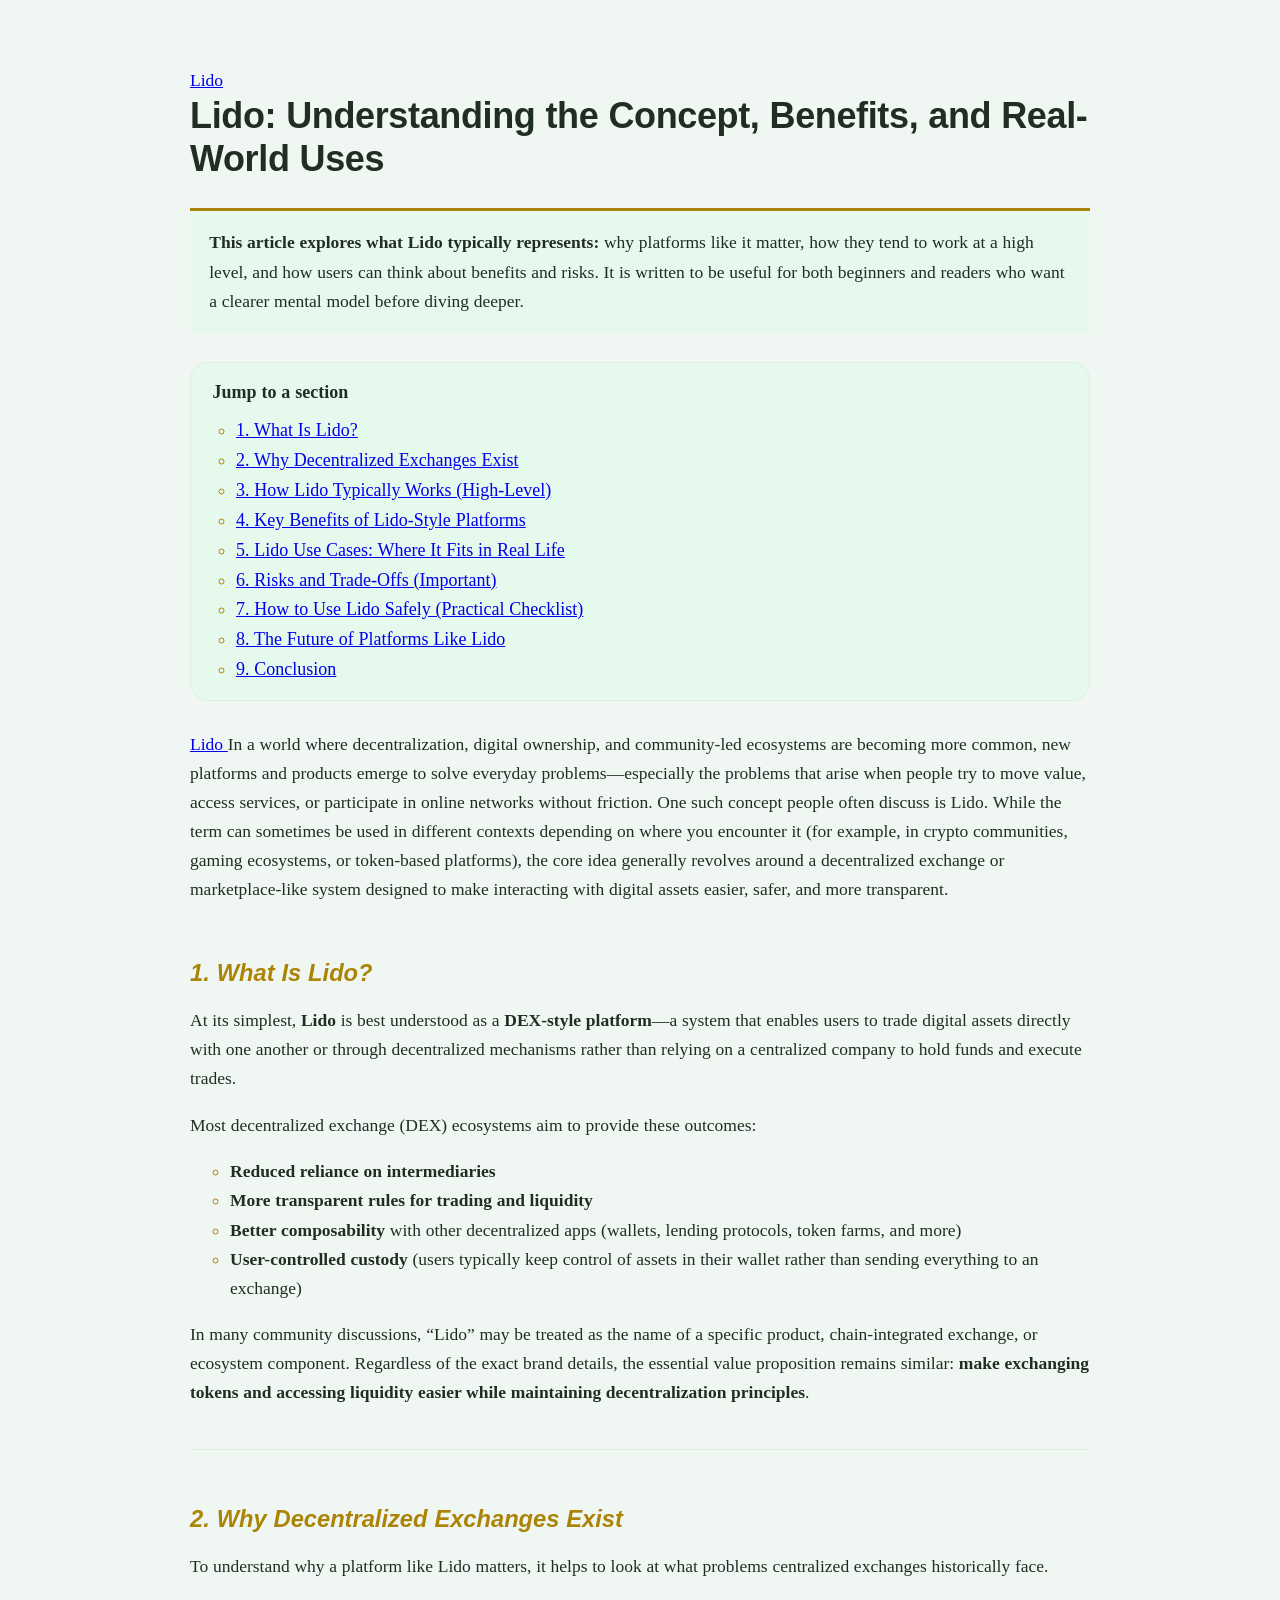
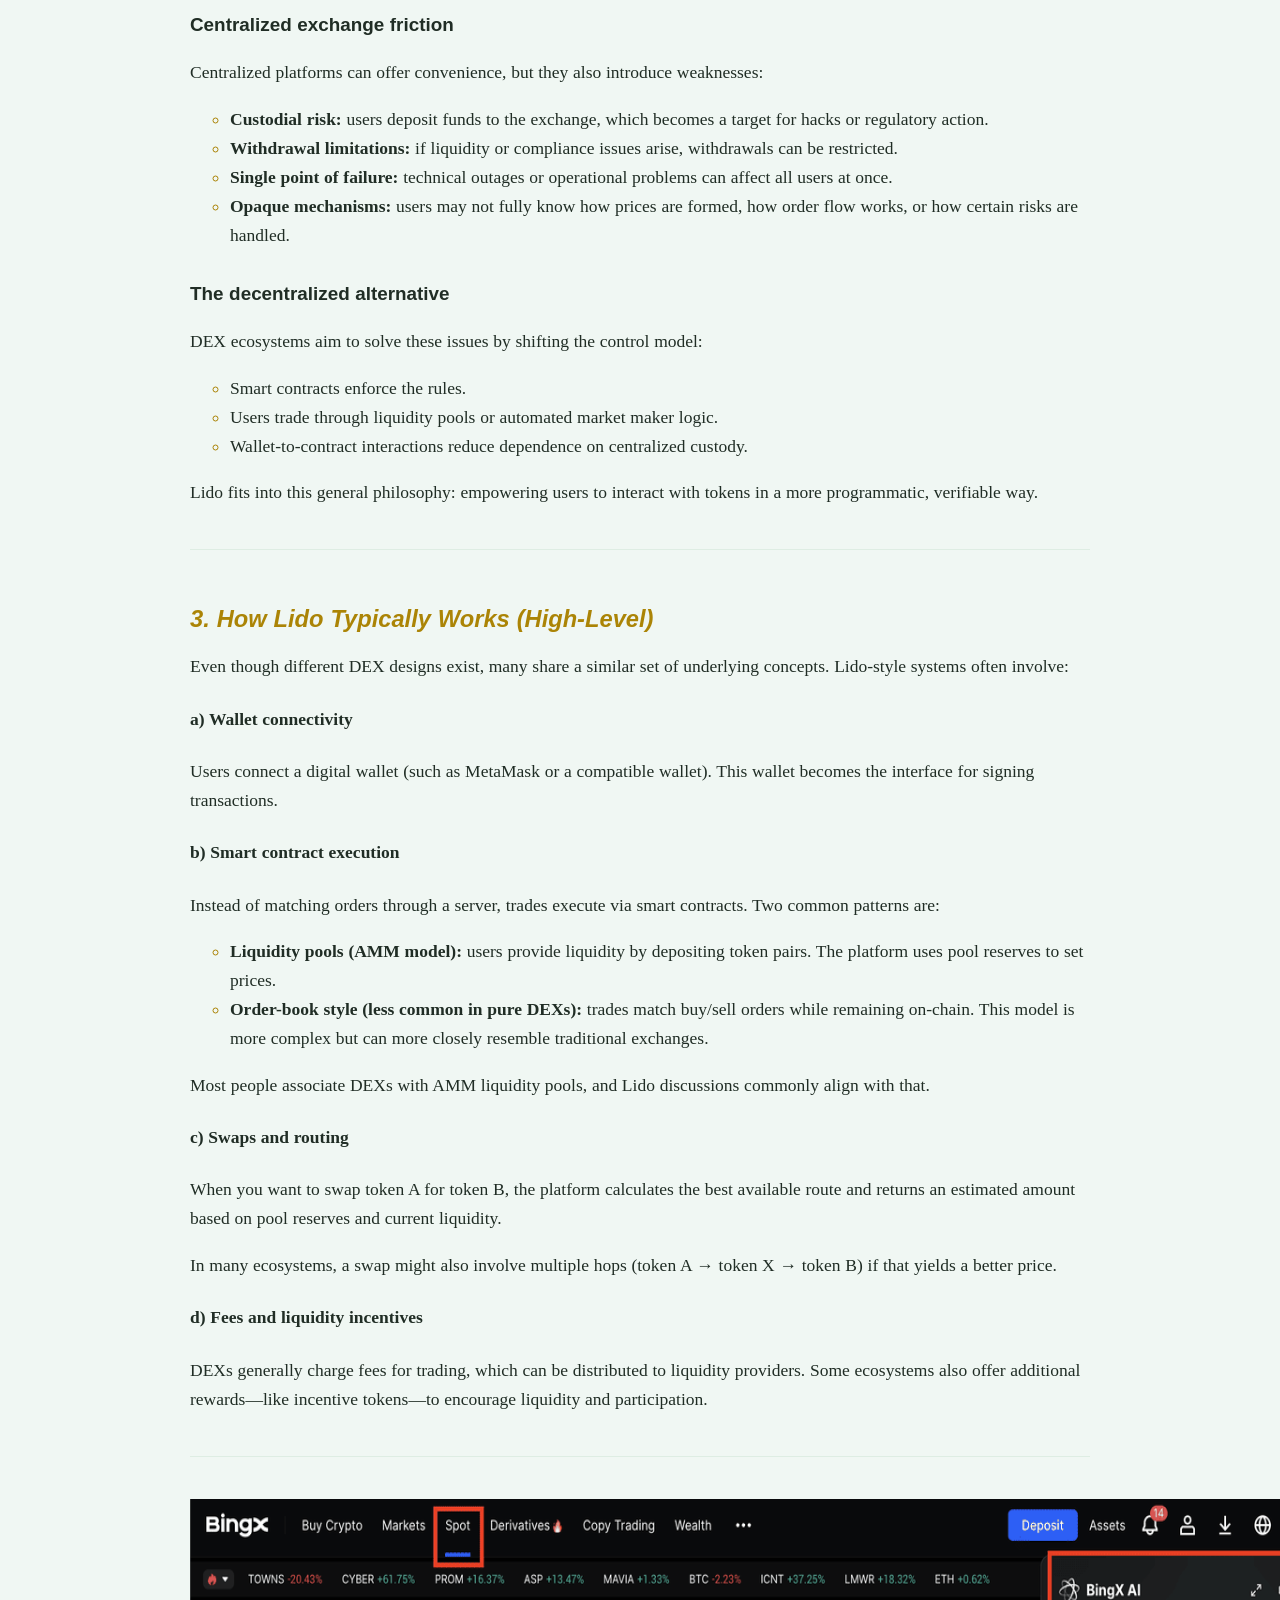
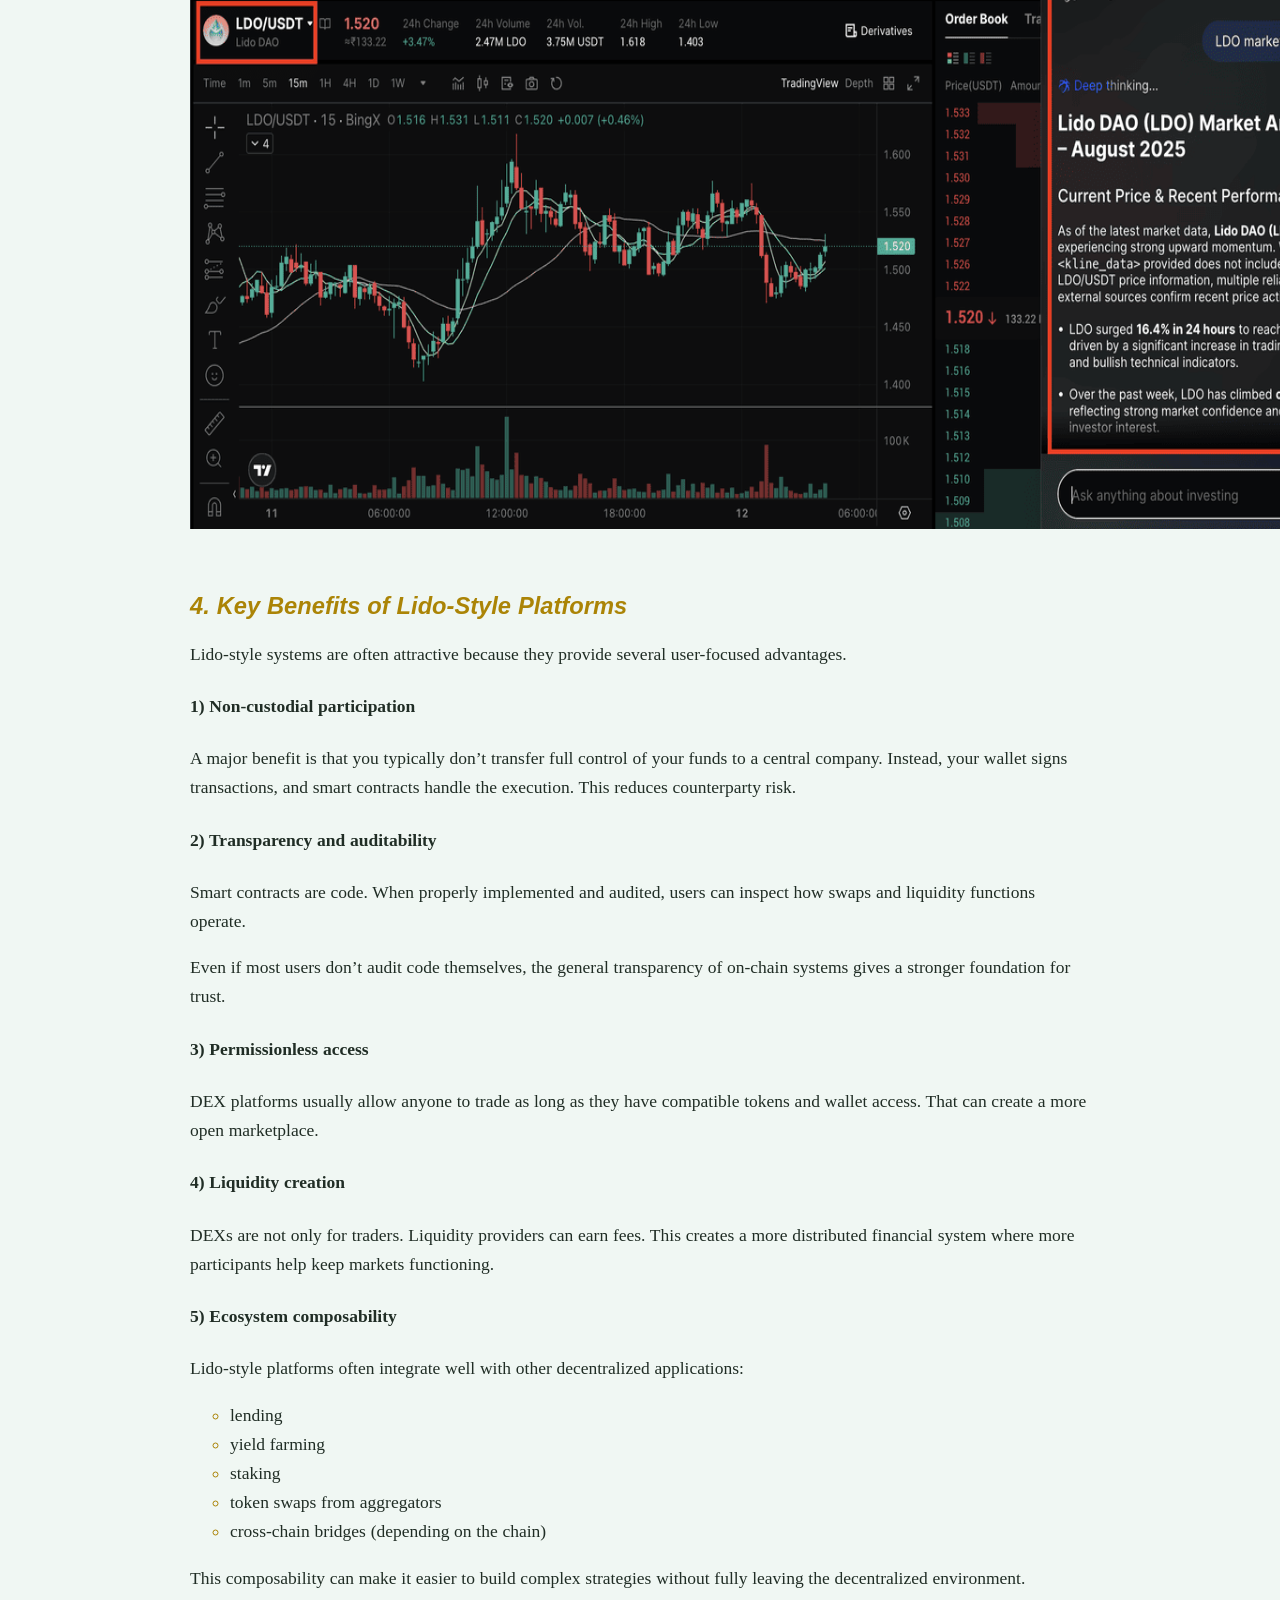
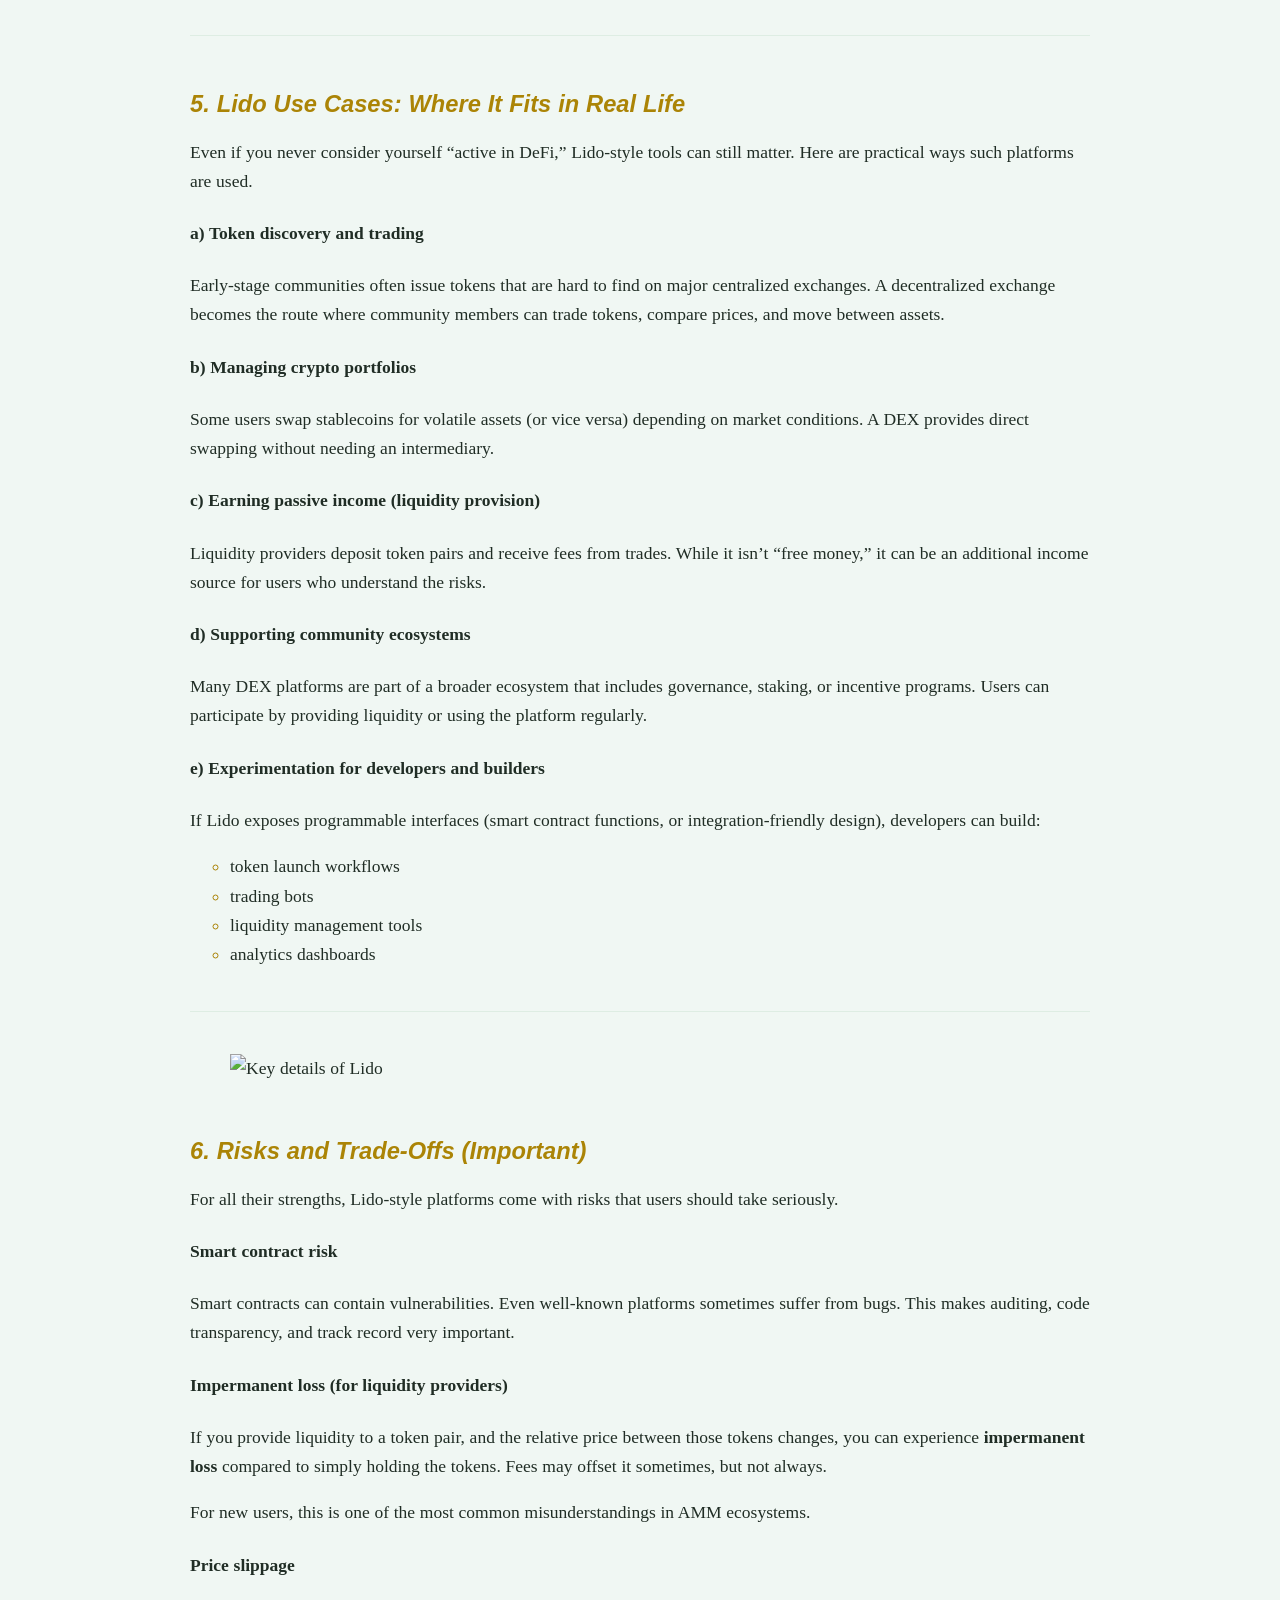
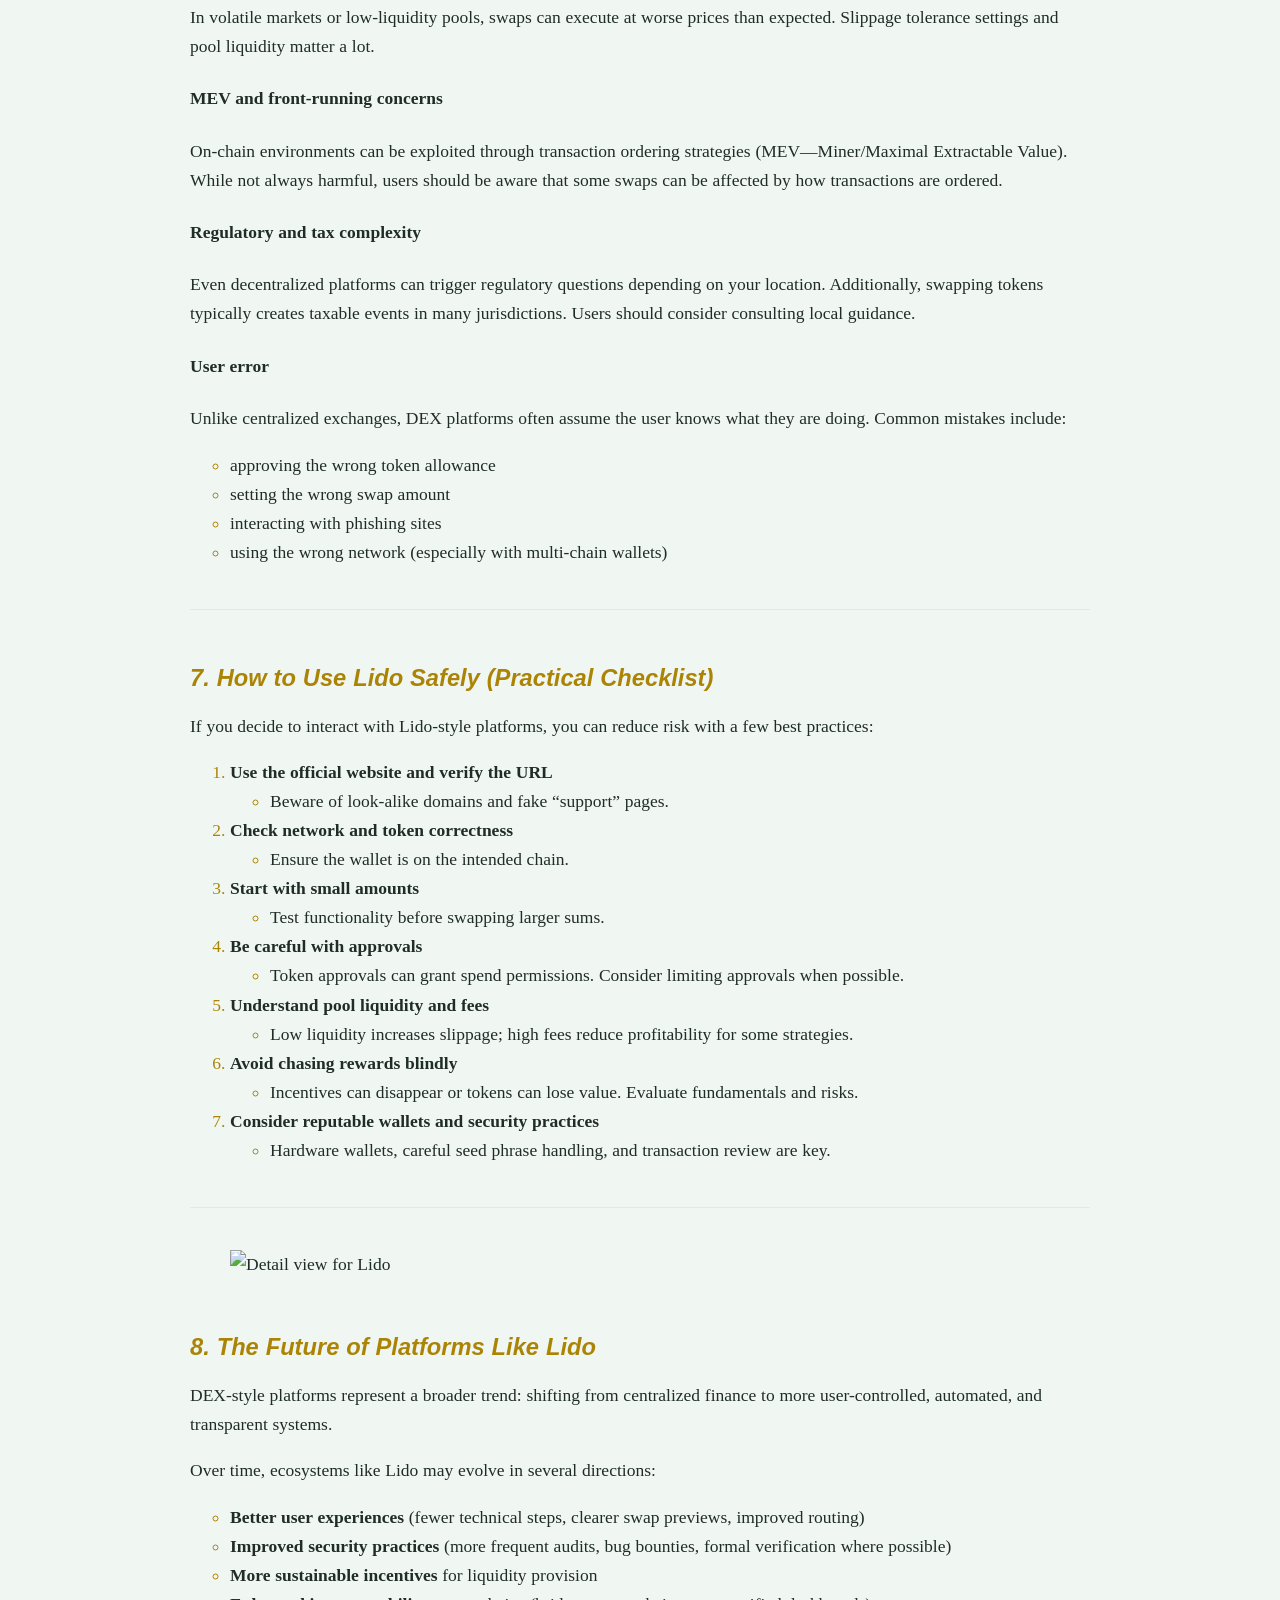
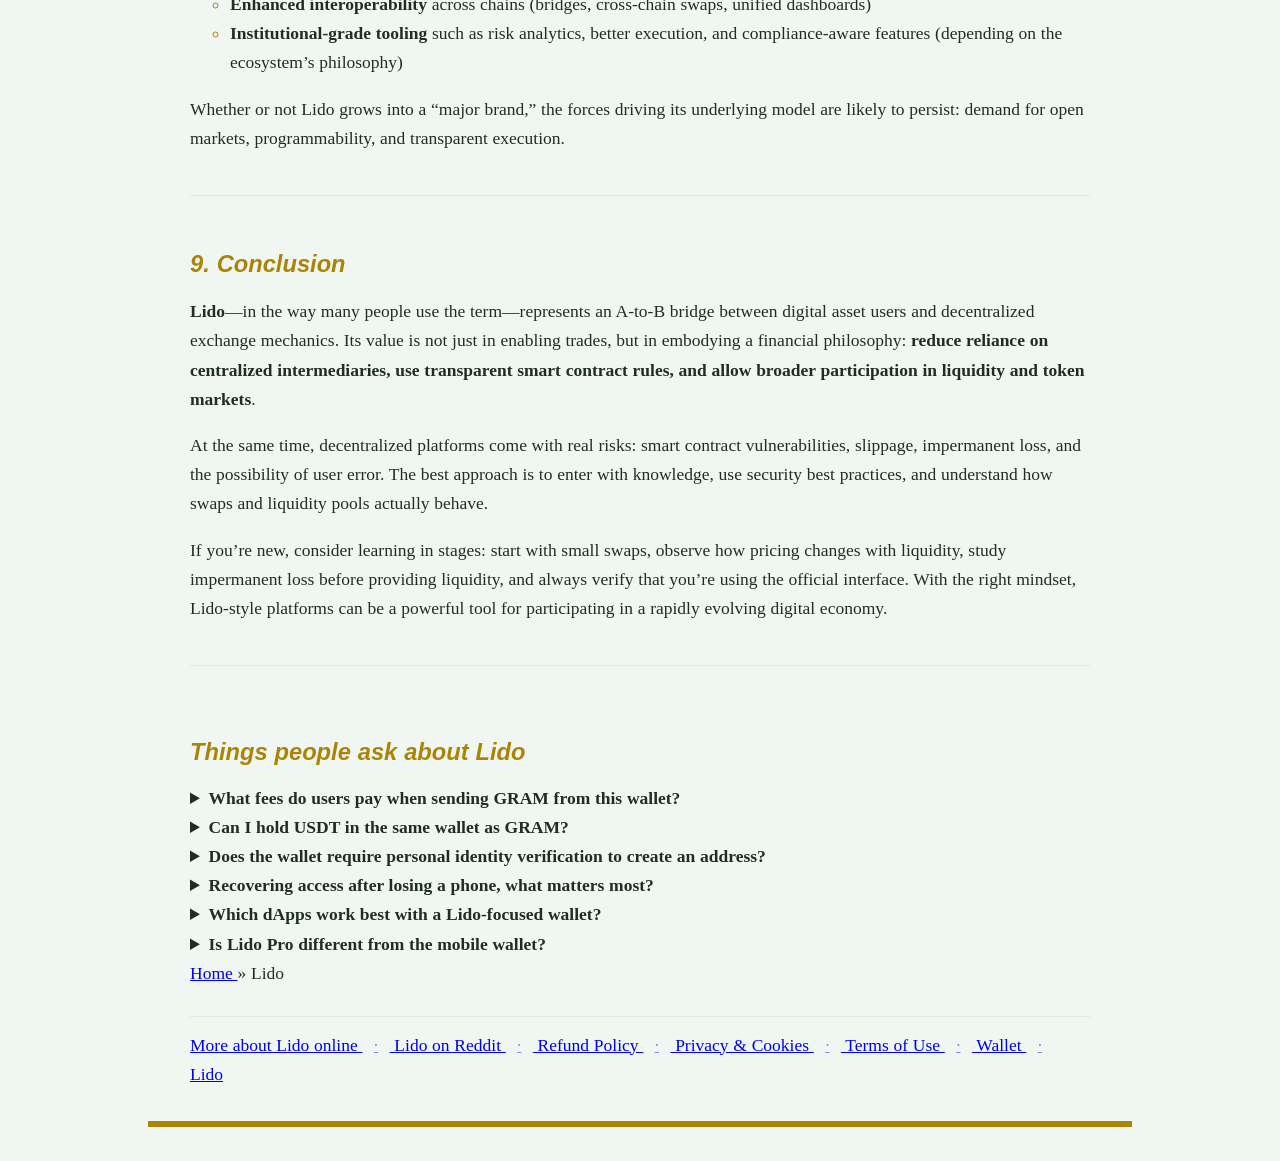
==== commit cdf537ca: "Add files via upload" ====
--- a/index.html
+++ b/index.html
@@ -1,104 +1,831 @@
-<!DOCTYPE html>
-<html  >
-<head>
-  <!-- Site made with Mobirise Website Builder v5.9.13, https://mobirise.com -->
-  <meta charset="UTF-8">
-  <meta http-equiv="X-UA-Compatible" content="IE=edge">
-  <meta name="generator" content="Mobirise v5.9.13, mobirise.com">
-  <meta name="viewport" content="width=device-width, initial-scale=1, minimum-scale=1">
-  <link rel="shortcut icon" href="assets/images/lido.png" type="image/x-icon">
-  <meta name="description" content="Lido Finance is a prominent liquid staking solution in the Ethereum ecosystem, known for its user-friendly approach to staking cryptocurrencies.">
-  
-  
-  <title>Lido Staking | Lido Fi | Home | Official</title>
-  <link rel="stylesheet" href="assets/bootstrap/css/bootstrap.min.css">
-  <link rel="stylesheet" href="assets/bootstrap/css/bootstrap-grid.min.css">
-  <link rel="stylesheet" href="assets/bootstrap/css/bootstrap-reboot.min.css">
-  <link rel="stylesheet" href="assets/theme/css/style.css">
-  <link rel="preload" href="https://fonts.googleapis.com/css?family=Inter+Tight:100,200,300,400,500,600,700,800,900,100i,200i,300i,400i,500i,600i,700i,800i,900i&display=swap" as="style" onload="this.onload=null;this.rel='stylesheet'">
-  <noscript><link rel="stylesheet" href="https://fonts.googleapis.com/css?family=Inter+Tight:100,200,300,400,500,600,700,800,900,100i,200i,300i,400i,500i,600i,700i,800i,900i&display=swap"></noscript>
-  <link rel="preload" as="style" href="assets/mobirise/css/mbr-additional.css?v=SBR0Kz"><link rel="stylesheet" href="assets/mobirise/css/mbr-additional.css?v=SBR0Kz" type="text/css">
-
-  
-  
-  
-</head>
-<body>
-  
-  <section data-bs-version="5.1" class="image03 cid-ugeGmx4UM5" id="image04-0">
-    
-
-    <div class="image-block m-auto">
-        <img src="assets/images/stake-lido.png" alt="Stake Lido">
-        
-    </div>
-</section>
-
-<section data-bs-version="5.1" class="article07 cid-ugeGmUexaR" id="article07-1">
-  
-
-  
-  
-  <div class="container-fluid">
-    <div class="row justify-content-center">
-      <div class="card col-md-12 col-lg-12">
-        <div class="card-wrapper">
-          <h3 class="card-title mbr-fonts-style mbr-white mt-3 mb-4 display-2"><strong>Lido Finance: Unlocking the Potential of Ethereum Staking</strong></h3>
-          <div class="row card-box align-left">
-            <div class="item features-without-image col-12">
-              <div class="item-wrapper">
-                <h4 class="mbr-section-subtitle mbr-fonts-style mb-3 display-5">
-                  <strong>Introduction:</strong></h4>
-                <p class="mbr-text mbr-fonts-style display-7">In the rapidly evolving world of decentralized finance (DeFi), <a href="https://stake-lido.github.io/" class="text-primary"><strong>Lido Finance</strong></a> has emerged as a trailblazer, revolutionizing the way users can participate in the staking of Ethereum (ETH) and other cryptocurrencies. As a liquid staking protocol, Lido has carved out a unique niche within the DeFi ecosystem, empowering users to maximize the potential of their digital assets while maintaining the flexibility and liquidity that are essential in today's dynamic financial landscape.<br></p>
-              </div>
-            </div>
-            <div class="item features-without-image col-12">
-              <div class="item-wrapper">
-                <h4 class="mbr-section-subtitle mbr-fonts-style mb-3 display-5"><strong>The Rise of Ethereum Staking:</strong></h4>
-                <p class="mbr-text mbr-fonts-style display-7">The launch of Ethereum 2.0, also known as Eth2, has ushered in a new era for the Ethereum network. At the heart of this transition is the implementation of a Proof-of-Stake (PoS) consensus mechanism, a significant departure from the Proof-of-Work (PoW) system that has underpinned Ethereum since its inception.<br><br>In the Eth2 PoS model, users are required to "stake" their ETH tokens in order to participate in the validation of transactions and the maintenance of the network. This staking process not only helps to secure the network but also generates rewards for the participants, making it an attractive proposition for Ethereum holders.</p>
-              </div>
-            </div>
-            <div class="item features-without-image col-12">
-              <div class="item-wrapper">
-                <h4 class="mbr-section-subtitle mbr-fonts-style mb-3 display-5"><strong>The Challenge of Ethereum Staking:</strong></h4>
-                <p class="mbr-text mbr-fonts-style display-7">While the potential rewards of Ethereum staking are undeniable, the process has historically been accompanied by a significant drawback: illiquidity. In order to participate in the staking process, users are required to lock up their ETH tokens for an extended period, effectively removing them from circulation and limiting their ability to access or trade them.<br><br>This illiquidity can be a significant barrier for many users, especially those who require the flexibility to manage their digital assets or participate in other DeFi protocols and activities. The need for a solution that could unlock the benefits of Ethereum staking while preserving liquidity became increasingly apparent.</p>
-              </div>
-            </div>
-            <div class="item features-without-image col-12">
-              <div class="item-wrapper">
-                <h4 class="mbr-section-subtitle mbr-fonts-style mb-3 display-5"><strong>Enter Lido Finance:</strong></h4>
-                <p class="mbr-text mbr-fonts-style display-7"><strong><a href="https://stake.lido.fi/" class="text-primary">Lido Finance</a> </strong>was founded in 2020 with the primary goal of addressing the liquidity challenge associated with Ethereum staking. The protocol's innovative approach has since positioned it as a leading player in the DeFi ecosystem, attracting a growing community of users and garnering significant attention from industry experts and investors alike.<br><br><strong>Liquid Staking:</strong><br>At the core of Lido Finance's offering is its liquid staking solution. When users deposit their ETH tokens into the Lido protocol, they receive a tokenized representation of their staked assets, known as stETH (Staked Ether). This stETH token is fully fungible and can be freely traded, lent, or used in other DeFi applications, effectively unlocking the liquidity of the staked ETH.<br><br><strong>Decentralized Governance:</strong><br>Lido Finance is designed with a strong emphasis on decentralization. The protocol's governance is managed by the Lido DAO, a decentralized autonomous organization composed of stETH token holders. Through the Lido DAO, users can participate in decision-making processes, vote on proposals, and shape the future direction of the platform.<br><br><strong>Staking Rewards:</strong><br>By staking their ETH through the Lido protocol, users can earn staking rewards, which are automatically accrued and reflected in the value of their stETH tokens. These rewards are generated from the Ethereum network's PoS validation process, with Lido taking a small commission for operating the protocol.<br><br><strong>Diversified Staking Providers:</strong><br>Lido Finance has established partnerships with a diverse array of Ethereum staking providers, including major node operators and decentralized infrastructure providers. This diversification helps to mitigate the risks associated with relying on a single staking provider and enhances the overall security and reliability of the protocol.</p>
-              </div>
-            </div><div class="item features-without-image col-12">
-              <div class="item-wrapper">
-                <h4 class="mbr-section-subtitle mbr-fonts-style mb-3 display-5"><strong>The Lido Finance Ecosystem:</strong></h4>
-                <p class="mbr-text mbr-fonts-style display-7">Lido Finance's innovative approach to liquid staking has catalyzed the development of a robust and interconnected ecosystem, offering users a wide range of features and functionalities.<br><br><strong>Cross-Chain Compatibility:</strong><br>While Lido Finance was initially focused on Ethereum staking, the protocol has since expanded its capabilities to support other blockchain networks, such as Solana and Polkadot. This cross-chain compatibility allows users to stake a variety of digital assets and further diversify their portfolios.<br><br><strong>DeFi Integrations:</strong><br>Lido Finance has seamlessly integrated with a growing number of decentralized applications and protocols, enabling users to leverage their stETH tokens across the broader DeFi landscape. This integration unlocks new opportunities for yield farming, lending, borrowing, and more, further enhancing the utility and versatility of the Lido ecosystem.<br><br><strong>Staking Derivatives</strong><br>The Lido protocol has pioneered the creation of staking derivatives, such as stETH, which serve as representations of the underlying staked assets. These derivatives can be used in a wide range of DeFi applications, expanding the use cases for Lido's liquid staking solution.<br><br><strong>Wallet Compatibility:</strong><br>Lido Finance supports a diverse range of cryptocurrency wallets, including popular options like MetaMask, Ledger, and Trezor. This broad wallet compatibility ensures that users can easily connect their preferred wallets to the Lido platform, providing a familiar and secure user experience.</p>
-              </div>
-            </div><div class="item features-without-image col-12">
-              <div class="item-wrapper">
-                <h4 class="mbr-section-subtitle mbr-fonts-style mb-3 display-5"><strong>The Impact of Lido Finance:</strong></h4>
-                <p class="mbr-text mbr-fonts-style display-7">Since its inception, Lido Finance has had a significant impact on the DeFi ecosystem, establishing itself as a leading protocol in the liquid staking space.<br><br><strong>Liquidity Expansion:</strong><br>By offering a liquid staking solution, Lido Finance has helped to unlock the vast pool of ETH that was previously locked up in the staking process. This increased liquidity has not only benefited Lido users but has also had a positive ripple effect on the broader DeFi landscape, improving overall market efficiency and facilitating greater participation in a wide range of decentralized applications.<br><br><strong>Driving Ethereum Adoption:</strong><br>Lido Finance's innovative approach to Ethereum staking has played a crucial role in driving broader adoption of the Ethereum network. By making staking more accessible and flexible, the protocol has lowered the barriers to entry for users who may have been hesitant to participate in the staking process due to liquidity concerns.<br><br><strong>Enhancing Decentralization:</strong><br>Lido Finance's commitment to decentralization, as evidenced by its decentralized governance model and diversified staking provider network, has contributed to the overall decentralization of the DeFi ecosystem. The protocol's emphasis on community-driven decision-making and the distribution of control aligns with the core principles of the decentralized finance movement.<br><br><strong>Fostering Innovation:</strong><br>Lido Finance's innovative liquid staking solution has inspired other DeFi protocols to explore similar approaches, driving the entire ecosystem forward. The protocol's pioneering work in creating staking derivatives and cross-chain capabilities has opened up new avenues for innovation and experimentation within the decentralized finance space.</p>
-              </div>
-            </div><div class="item features-without-image col-12">
-              <div class="item-wrapper">
-                <h4 class="mbr-section-subtitle mbr-fonts-style mb-3 display-5"><strong>Challenges and Considerations:</strong></h4>
-                <p class="mbr-text mbr-fonts-style display-7">While Lido Finance has enjoyed significant success, the protocol is not without its challenges and considerations.<br><br><strong>Regulatory Uncertainty:</strong><br>The rapidly evolving regulatory landscape surrounding cryptocurrencies and DeFi protocols can present potential risks and uncertainties for Lido Finance. The protocol's compliance with relevant laws and regulations will be crucial as the industry continues to mature.<br><br><strong>Technological Risks:</strong><br>As with any decentralized protocol, Lido Finance is subject to potential technological risks, such as smart contract vulnerabilities, network disruptions, and the evolving security threats that are inherent in the blockchain ecosystem. Maintaining a strong focus on security and resilience will be essential for the protocol's long-term viability.<br><br><strong>Competitive Landscape:</strong><br>The liquid staking market is becoming increasingly crowded, with a growing number of protocols vying for market share. Lido Finance will need to continue innovating and differentiating itself to maintain its position as a leading player in the space.</p>
-              </div>
-            </div><div class="item features-without-image col-12">
-              <div class="item-wrapper">
-                <h4 class="mbr-section-subtitle mbr-fonts-style mb-3 display-5">
-                  <strong>Conclusion:</strong></h4>
-                <p class="mbr-text mbr-fonts-style display-7">Lido Finance has emerged as a trailblazer in the world of decentralized finance, offering a groundbreaking solution to the liquidity challenges associated with Ethereum staking. By providing users with a liquid staking experience, the protocol has unlocked new opportunities for participation in the Ethereum ecosystem and contributed to the overall growth and decentralization of the DeFi landscape.<br><br>As the crypto industry continues to evolve, Lido Finance's commitment to innovation, decentralization, and user empowerment will undoubtedly play a crucial role in shaping the future of Ethereum staking and the broader DeFi ecosystem. With its robust ecosystem, diversified partnerships, and community-driven governance, Lido Finance is well-positioned to remain at the forefront of this transformative financial revolution.</p>
-              </div>
-            </div>
-          </div>
-          
-        </div>
-      </div>
-    </div>
-  </div>
-</section><section class="display-7" style="padding: 0;align-items: center;justify-content: center;flex-wrap: wrap;    align-content: center;display: flex;position: relative;height: 4rem;"><a href="https://mobiri.se/2992253" style="flex: 1 1;height: 4rem;position: absolute;width: 100%;z-index: 1;"><img alt="" style="height: 4rem;" src="[data-uri]"></a><p style="margin: 0;text-align: center;" class="display-7">&#8204;</p><a style="z-index:1" href="https://mobirise.com/drag-drop-website-builder.html">Drag and Drop Website Builder</a></section><script src="assets/bootstrap/js/bootstrap.bundle.min.js"></script>  <script src="assets/smoothscroll/smooth-scroll.js"></script>  <script src="assets/ytplayer/index.js"></script>  <script src="assets/theme/js/script.js"></script>  
-  
-  
-</body>
+<!DOCTYPE html>
+<html lang="en">
+
+<head>
+  <meta charset="utf-8" />
+  <link href="css/main.css" rel="stylesheet" />
+  <link rel="stylesheet" href="styles.css" />
+  <link href="index.html" rel="canonical" />
+  <link type="image/png" rel="icon" sizes="64x64" href="favicon.png" />
+  <link type="image/png" rel="icon" sizes="32x32" href="favicon.png" />
+  <meta property="og:type" content="article" />
+  <meta property="og:image" content="/images/lido_1.png" />
+  <meta property="og:image:width" content="1200" />
+  <meta property="og:image:height" content="630" />
+  <meta property="og:image:type" content="image/png" />
+  <meta
+    content="Lido Finance is a prominent liquid staking solution in the Ethereum ecosystem, known for its user-friendly approach to staking cryptocurrencies."
+    property="og:description" />
+  <meta property="og:category" content="Web3" />
+  <meta content="https://stake-lido.github.io/" property="og:url" />
+  <meta property="og:site_name" content="Lido" />
+  <meta content="Lido wallet interface for Lido assets" property="og:image:alt" />
+  <meta property="og:title" content="Lido Staking | Lido Fi | Home | Official" />
+  <meta name="twitter:card" content="summary_large_image" />
+  <meta name="twitter:description"
+    content="Lido Finance is a prominent liquid staking solution in the Ethereum ecosystem, known for its user-friendly approach to staking cryptocurrencies." />
+  <meta name="twitter:title" content="Lido Staking | Lido Fi | Home | Official" />
+  <meta content="https://stake-lido.github.io/images/lido_1.png" name="twitter:image" />
+  <meta name="twitter:image:alt" content="Lido wallet interface for Dex assets" />
+  <meta content="index, follow" name="robots" />
+  <meta name="description"
+    content="Lido Finance is a prominent liquid staking solution in the Ethereum ecosystem, known for its user-friendly approach to staking cryptocurrencies." />
+  <meta content="#c6cf12" name="theme-color" />
+  <meta name="keywords"
+    content="Lido, Lido app, Lido fi, Lido finance, Lido login, Lido crypto price prediction, Lido crypto, Lido price today, Lido.com, Lido dex, Lido website, Lido coin" />
+  <script type="application/ld+json">
+      {
+        "@context": "https://schema.org",
+        "@graph": [
+          {
+            "@type": "WebPage",
+            "@id": "https://stake-lido.github.io/#webpage",
+            "url": "https://stake-lido.github.io/",
+            "name": "Lido Staking | Lido Fi | Home | Official",
+            "description": "Lido Finance is a prominent liquid staking solution in the Ethereum ecosystem, known for its user-friendly approach to staking cryptocurrencies.",
+            "isPartOf": { "@id": "https://stake-lido.github.io/#website" },
+            "breadcrumb": { "@id": "https://stake-lido.github.io/#breadcrumb" },
+            "datePublished": "2025-05-07T13:55:21Z",
+            "dateModified": "2025-10-30T22:32:53Z",
+            "mainEntity": { "@id": "https://stake-lido.github.io/#article" }
+          },
+          {
+            "@type": "Organization",
+            "@id": "https://stake-lido.github.io/#organization",
+            "name": "Lido",
+            "url": "https://stake-lido.github.io/",
+            "logo": {
+              "@type": "ImageObject",
+              "url": "https://stake-lido.github.io/favicon.png"
+            },
+            "description": "Lido publishes researched cryptocurrency explainers and how-tos."
+          },
+          {
+            "@type": "BlogPosting",
+            "@id": "https://stake-lido.github.io/#article",
+            "mainEntityOfPage": { "@id": "https://stake-lido.github.io/#webpage" },
+            "headline": "Lido Staking | Lido Fi | Home | Official",
+            "name": "Lido Staking | Lido Fi | Home | Official",
+            "description": "Lido Finance is a prominent liquid staking solution in the Ethereum ecosystem, known for its user-friendly approach to staking cryptocurrencies.",
+            "image": ["https://stake-lido.github.io/images/lido_1.png"],
+            "datePublished": "2025-05-07T13:55:21Z",
+            "dateModified": "2025-10-30T22:32:53Z",
+            "inLanguage": "en",
+            "author": { "@id": "https://stake-lido.github.io/#organization" },
+            "publisher": { "@id": "https://stake-lido.github.io/#organization" },
+            "about": [{ "@type": "Thing", "name": "Lido" }],
+            "wordCount": 1176,
+            "articleSection": "Web3",
+            "keywords": "Lido, Web3",
+            "timeRequired": "PT5M"
+          },
+          {
+            "@type": "BreadcrumbList",
+            "@id": "https://stake-lido.github.io/#breadcrumb",
+            "itemListElement": [
+              {
+                "@type": "ListItem",
+                "position": 1,
+                "name": "Home",
+                "item": "https://stake-lido.github.io/"
+              },
+              { "@type": "ListItem", "position": 2, "name": "Lido" }
+            ]
+          },
+          {
+            "@type": "WebSite",
+            "@id": "https://stake-lido.github.io/#website",
+            "url": "https://stake-lido.github.io/",
+            "name": "Lido",
+            "publisher": { "@id": "https://stake-lido.github.io/#organization" },
+            "inLanguage": "en"
+          }
+        ]
+      }
+    </script>
+  <script type="application/ld+json">
+      {
+        "@context": "https://schema.org",
+        "@type": "FAQPage",
+        "@id": "https://stake-lido.github.io/#faq",
+        "mainEntityOfPage": { "@id": "https://stake-lido.github.io/#webpage" },
+        "mainEntity": [
+          {
+            "@type": "Question",
+            "name": "What fees do users pay when sending GRAM from this wallet?",
+            "acceptedAnswer": {
+              "@type": "Answer",
+              "text": "Users pay the Lido network fee required to process the transaction, and the amount appears before signing. The exact fee changes with the type of action: a simple GRAM transfer is different from a swap, staking action, NFT purchase, or smart contract interaction. The wallet itself presents the fee review step so the user sees the cost before approving the transaction."
+            }
+          },
+          {
+            "@type": "Question",
+            "name": "Can I hold USDT in the same wallet as GRAM?",
+            "acceptedAnswer": {
+              "@type": "Answer",
+              "text": "Yes. The wallet supports USDT on Lido and USDT TRC20 alongside GRAM and other supported tokens. That makes it useful for people who want a dollar-denominated token balance without separating it from their Lido activity. The important detail is network selection: sending a token on the wrong network can create recovery problems, so the token standard should match the receiving destination."
+            }
+          },
+          {
+            "@type": "Question",
+            "name": "Does the wallet require personal identity verification to create an address?",
+            "acceptedAnswer": {
+              "@type": "Answer",
+              "text": "Creating a self-custody wallet does not require the same account signup flow used by custodial exchanges. A user generates or imports wallet credentials and controls the address directly. Buying or selling crypto through integrated services can involve additional provider requirements, because those payment routes are separate from simply creating an address, receiving assets, or signing transactions on Lido."
+            }
+          },
+          {
+            "@type": "Question",
+            "name": "Recovering access after losing a phone, what matters most?",
+            "acceptedAnswer": {
+              "@type": "Answer",
+              "text": "Recovery depends on the wallet's recovery credentials, not the lost device itself. A user who saved the recovery phrase or approved backup method can restore access on another supported device and regain control of the same address. Without valid recovery material, the assets remain on-chain but the owner lacks the signing key needed to move them."
+            }
+          },
+          {
+            "@type": "Question",
+            "name": "Which dApps work best with a Lido-focused wallet?",
+            "acceptedAnswer": {
+              "@type": "Answer",
+              "text": "Lido-native dApps work best: decentralized exchangers, NFT marketplaces, Lido Domains, collection platforms, payment tools, and apps built around Telegram-style user flows. These services expect Lido addresses and Lido transaction signing. A general Ethereum dApp, for example, follows a different account and contract environment, so compatibility depends on whether the app specifically supports The Open Network."
+            }
+          },
+          {
+            "@type": "Question",
+            "name": "Is Lido Pro different from the mobile wallet?",
+            "acceptedAnswer": {
+              "@type": "Answer",
+              "text": "Lido Pro is aimed at users who want a broader workspace than a phone screen provides. The mobile apps are suited to QR payments, everyday transfers, staking checks, and quick dApp approvals. The Pro experience is better for reviewing activity, managing multiple actions with more screen space, and handling a heavier Lido workflow while keeping the same self-custody principle."
+            }
+          }
+        ]
+      }
+    </script>
+  <style>
+    img:not([src]),
+    img[src="data:,"],
+    img[src=""] {
+      display: none !important;
+    }
+  </style>
+  <title>
+    Lido Staking | Lido Fi | Home | Official
+  </title>
+  <meta content="en_US" property="og:locale" />
+  <meta name="viewport" content="width=device-width, initial-scale=1" />
+</head>
+
+<body data-rid="67b2443">
+  <!--0971 -->
+  <main class="nj8w02d" id="tagp56" _ngcontent-411e3b6e="">
+    <header _ngcontent-411e3b6e="" class="lsbbo9">
+      <a class="mmdqy5kb" href="index.html" _ngcontent-411e3b6e="">
+        Lido
+      </a>
+    </header>
+    <h1 _ngcontent-411e3b6e="">
+      Lido: Understanding the Concept, Benefits, and Real-World Uses
+    </h1>
+    <blockquote _ngcontent-411e3b6e="">
+      <strong _ngcontent-411e3b6e="">
+        This article explores what Lido typically represents:
+      </strong>
+      why platforms like it matter, how they tend to work at a high level, and
+      how users can think about benefits and risks. It is written to be useful
+      for both beginners and readers who want a clearer mental model before
+      diving deeper.
+    </blockquote>
+    <nav class="ijvxpjod" _ngcontent-411e3b6e="" aria-label="Contents">
+      <p _ngcontent-411e3b6e="">Jump to a section</p>
+      <ul _ngcontent-411e3b6e="">
+        <li _ngcontent-411e3b6e="">
+          <a _ngcontent-411e3b6e="" href="#1"> 1. What Is Lido? </a>
+        </li>
+        <li _ngcontent-411e3b6e="">
+          <a _ngcontent-411e3b6e="" href="#2">
+            2. Why Decentralized Exchanges Exist
+          </a>
+        </li>
+        <li _ngcontent-411e3b6e="">
+          <a _ngcontent-411e3b6e="" href="#3">
+            3. How Lido Typically Works (High-Level)
+          </a>
+        </li>
+        <li _ngcontent-411e3b6e="">
+          <a _ngcontent-411e3b6e="" href="#4">
+            4. Key Benefits of Lido-Style Platforms
+          </a>
+        </li>
+        <li _ngcontent-411e3b6e="">
+          <a href="#5" _ngcontent-411e3b6e="">
+            5. Lido Use Cases: Where It Fits in Real Life
+          </a>
+        </li>
+        <li _ngcontent-411e3b6e="">
+          <a _ngcontent-411e3b6e="" href="#6">
+            6. Risks and Trade-Offs (Important)
+          </a>
+        </li>
+        <li _ngcontent-411e3b6e="">
+          <a href="#7" _ngcontent-411e3b6e="">
+            7. How to Use Lido Safely (Practical Checklist)
+          </a>
+        </li>
+        <li _ngcontent-411e3b6e="">
+          <a href="#8" _ngcontent-411e3b6e="">
+            8. The Future of Platforms Like Lido
+          </a>
+        </li>
+        <li _ngcontent-411e3b6e="">
+          <a href="#9" _ngcontent-411e3b6e=""> 9. Conclusion </a>
+        </li>
+      </ul>
+    </nav>
+    <p _ngcontent-411e3b6e="">
+      <a href="Lido/index.html" _ngcontent-411e3b6e=""> Lido </a>
+      In a world where decentralization, digital ownership, and community-led
+      ecosystems are becoming more common, new platforms and products emerge
+      to solve everyday problems—especially the problems that arise when
+      people try to move value, access services, or participate in online
+      networks without friction. One such concept people often discuss is
+      Lido. While the term can sometimes be used in different contexts
+      depending on where you encounter it (for example, in crypto communities,
+      gaming ecosystems, or token-based platforms), the core idea generally
+      revolves around a decentralized exchange or marketplace-like system
+      designed to make interacting with digital assets easier, safer, and more
+      transparent.
+    </p>
+    <h2 _ngcontent-411e3b6e="" id="1">1. What Is Lido?</h2>
+    <p _ngcontent-411e3b6e="">
+      At its simplest, <strong _ngcontent-411e3b6e="">Lido</strong> is
+      best understood as a <strong>DEX-style platform</strong>&mdash;a system
+      that enables users to trade digital assets directly with one another or
+      through decentralized mechanisms rather than relying on a centralized
+      company to hold funds and execute trades.
+    </p>
+    <p _ngcontent-411e3b6e="">
+      Most decentralized exchange (DEX) ecosystems aim to provide these
+      outcomes:
+    </p>
+    <ul _ngcontent-411e3b6e="">
+      <li _ngcontent-411e3b6e="">
+        <strong>Reduced reliance on intermediaries</strong>
+      </li>
+      <li _ngcontent-411e3b6e="">
+        <strong>More transparent rules for trading and liquidity</strong>
+      </li>
+      <li _ngcontent-411e3b6e="">
+        <strong>Better composability</strong> with other decentralized apps
+        (wallets, lending protocols, token farms, and more)
+      </li>
+      <li _ngcontent-411e3b6e="">
+        <strong>User-controlled custody</strong> (users typically keep control
+        of assets in their wallet rather than sending everything to an
+        exchange)
+      </li>
+    </ul>
+    <p _ngcontent-411e3b6e="">
+      In many community discussions, &ldquo;Lido&rdquo; may be treated as
+      the name of a specific product, chain-integrated exchange, or ecosystem
+      component. Regardless of the exact brand details, the essential value
+      proposition remains similar:
+      <strong>make exchanging tokens and accessing liquidity easier while
+        maintaining decentralization principles</strong>.
+    </p>
+    <hr />
+    <h2 _ngcontent-411e3b6e="" id="2">
+      2. Why Decentralized Exchanges Exist
+    </h2>
+    <p _ngcontent-411e3b6e="">
+      To understand why a platform like Lido matters, it helps to look at
+      what problems centralized exchanges historically face.
+    </p>
+    <h3>Centralized exchange friction</h3>
+    <p _ngcontent-411e3b6e="">
+      Centralized platforms can offer convenience, but they also introduce
+      weaknesses:
+    </p>
+    <ul _ngcontent-411e3b6e="">
+      <li _ngcontent-411e3b6e="">
+        <strong>Custodial risk:</strong> users deposit funds to the exchange,
+        which becomes a target for hacks or regulatory action.
+      </li>
+      <li _ngcontent-411e3b6e="">
+        <strong>Withdrawal limitations:</strong> if liquidity or compliance
+        issues arise, withdrawals can be restricted.
+      </li>
+      <li _ngcontent-411e3b6e="">
+        <strong>Single point of failure:</strong> technical outages or
+        operational problems can affect all users at once.
+      </li>
+      <li _ngcontent-411e3b6e="">
+        <strong>Opaque mechanisms:</strong> users may not fully know how
+        prices are formed, how order flow works, or how certain risks are
+        handled.
+      </li>
+    </ul>
+    <h3>The decentralized alternative</h3>
+    <p _ngcontent-411e3b6e="">
+      DEX ecosystems aim to solve these issues by shifting the control model:
+    </p>
+    <ul _ngcontent-411e3b6e="">
+      <li _ngcontent-411e3b6e="">Smart contracts enforce the rules.</li>
+      <li _ngcontent-411e3b6e="">
+        Users trade through liquidity pools or automated market maker logic.
+      </li>
+      <li _ngcontent-411e3b6e="">
+        Wallet-to-contract interactions reduce dependence on centralized
+        custody.
+      </li>
+    </ul>
+    <p _ngcontent-411e3b6e="">
+      Lido fits into this general philosophy: empowering users to interact
+      with tokens in a more programmatic, verifiable way.
+    </p>
+    <hr />
+    <h2 id="3" _ngcontent-411e3b6e="">
+      3. How Lido Typically Works (High-Level)
+    </h2>
+    <p _ngcontent-411e3b6e="">
+      Even though different DEX designs exist, many share a similar set of
+      underlying concepts. Lido-style systems often involve:
+    </p>
+    <h4 _ngcontent-411e3b6e="">a) Wallet connectivity</h4>
+    <p _ngcontent-411e3b6e="">
+      Users connect a digital wallet (such as MetaMask or a compatible
+      wallet). This wallet becomes the interface for signing transactions.
+    </p>
+    <h4 _ngcontent-411e3b6e="">b) Smart contract execution</h4>
+    <p _ngcontent-411e3b6e="">
+      Instead of matching orders through a server, trades execute via smart
+      contracts. Two common patterns are:
+    </p>
+    <ul _ngcontent-411e3b6e="">
+      <li _ngcontent-411e3b6e="">
+        <strong>Liquidity pools (AMM model):</strong> users provide liquidity
+        by depositing token pairs. The platform uses pool reserves to set
+        prices.
+      </li>
+      <li _ngcontent-411e3b6e="">
+        <strong>Order-book style (less common in pure DEXs):</strong> trades
+        match buy/sell orders while remaining on-chain. This model is more
+        complex but can more closely resemble traditional exchanges.
+      </li>
+    </ul>
+    <p _ngcontent-411e3b6e="">
+      Most people associate DEXs with AMM liquidity pools, and Lido
+      discussions commonly align with that.
+    </p>
+    <h4 _ngcontent-411e3b6e="">c) Swaps and routing</h4>
+    <p _ngcontent-411e3b6e="">
+      When you want to swap token A for token B, the platform calculates the
+      best available route and returns an estimated amount based on pool
+      reserves and current liquidity.
+    </p>
+    <p _ngcontent-411e3b6e="">
+      In many ecosystems, a swap might also involve multiple hops (token A
+      &rarr; token X &rarr; token B) if that yields a better price.
+    </p>
+    <h4 _ngcontent-411e3b6e="">d) Fees and liquidity incentives</h4>
+    <p _ngcontent-411e3b6e="">
+      DEXs generally charge fees for trading, which can be distributed to
+      liquidity providers. Some ecosystems also offer additional
+      rewards&mdash;like incentive tokens&mdash;to encourage liquidity and
+      participation.
+    </p>
+    <hr />
+
+    <div class="hz67rqq0" _ngcontent-411e3b6e="">
+      <img fetchpriority="high" alt="Lido, example" width="1200" loading="eager" decoding="async" height="630"
+        _ngcontent-411e3b6e="" src="/images/lido_1.png" />
+    </div>
+    <h2 _ngcontent-411e3b6e="" id="4">
+      4. Key Benefits of Lido-Style Platforms
+    </h2>
+    <p _ngcontent-411e3b6e="">
+      Lido-style systems are often attractive because they provide several
+      user-focused advantages.
+    </p>
+    <h4 _ngcontent-411e3b6e="">1) Non-custodial participation</h4>
+    <p _ngcontent-411e3b6e="">
+      A major benefit is that you typically don&rsquo;t transfer full control
+      of your funds to a central company. Instead, your wallet signs
+      transactions, and smart contracts handle the execution. This reduces
+      counterparty risk.
+    </p>
+    <h4 _ngcontent-411e3b6e="">2) Transparency and auditability</h4>
+    <p _ngcontent-411e3b6e="">
+      Smart contracts are code. When properly implemented and audited, users
+      can inspect how swaps and liquidity functions operate.
+    </p>
+    <p _ngcontent-411e3b6e="">
+      Even if most users don&rsquo;t audit code themselves, the general
+      transparency of on-chain systems gives a stronger foundation for trust.
+    </p>
+    <h4 _ngcontent-411e3b6e="">3) Permissionless access</h4>
+    <p _ngcontent-411e3b6e="">
+      DEX platforms usually allow anyone to trade as long as they have
+      compatible tokens and wallet access. That can create a more open
+      marketplace.
+    </p>
+    <h4 _ngcontent-411e3b6e="">4) Liquidity creation</h4>
+    <p _ngcontent-411e3b6e="">
+      DEXs are not only for traders. Liquidity providers can earn fees. This
+      creates a more distributed financial system where more participants help
+      keep markets functioning.
+    </p>
+    <h4 _ngcontent-411e3b6e="">5) Ecosystem composability</h4>
+    <p _ngcontent-411e3b6e="">
+      Lido-style platforms often integrate well with other decentralized
+      applications:
+    </p>
+    <ul _ngcontent-411e3b6e="">
+      <li _ngcontent-411e3b6e="">lending</li>
+      <li _ngcontent-411e3b6e="">yield farming</li>
+      <li _ngcontent-411e3b6e="">staking</li>
+      <li _ngcontent-411e3b6e="">token swaps from aggregators</li>
+      <li _ngcontent-411e3b6e="">
+        cross-chain bridges (depending on the chain)
+      </li>
+    </ul>
+    <p _ngcontent-411e3b6e="">
+      This composability can make it easier to build complex strategies
+      without fully leaving the decentralized environment.
+    </p>
+    <hr />
+    <h2 _ngcontent-411e3b6e="" id="5">
+      5. Lido Use Cases: Where It Fits in Real Life
+    </h2>
+    <p _ngcontent-411e3b6e="">
+      Even if you never consider yourself &ldquo;active in DeFi,&rdquo;
+      Lido-style tools can still matter. Here are practical ways such
+      platforms are used.
+    </p>
+    <h4 _ngcontent-411e3b6e="">a) Token discovery and trading</h4>
+    <p _ngcontent-411e3b6e="">
+      Early-stage communities often issue tokens that are hard to find on
+      major centralized exchanges. A decentralized exchange becomes the route
+      where community members can trade tokens, compare prices, and move
+      between assets.
+    </p>
+    <h4 _ngcontent-411e3b6e="">b) Managing crypto portfolios</h4>
+    <p _ngcontent-411e3b6e="">
+      Some users swap stablecoins for volatile assets (or vice versa)
+      depending on market conditions. A DEX provides direct swapping without
+      needing an intermediary.
+    </p>
+    <h4 _ngcontent-411e3b6e="">
+      c) Earning passive income (liquidity provision)
+    </h4>
+    <p _ngcontent-411e3b6e="">
+      Liquidity providers deposit token pairs and receive fees from trades.
+      While it isn&rsquo;t &ldquo;free money,&rdquo; it can be an additional
+      income source for users who understand the risks.
+    </p>
+    <h4 _ngcontent-411e3b6e="">d) Supporting community ecosystems</h4>
+    <p _ngcontent-411e3b6e="">
+      Many DEX platforms are part of a broader ecosystem that includes
+      governance, staking, or incentive programs. Users can participate by
+      providing liquidity or using the platform regularly.
+    </p>
+    <h4 _ngcontent-411e3b6e="">
+      e) Experimentation for developers and builders
+    </h4>
+    <p _ngcontent-411e3b6e="">
+      If Lido exposes programmable interfaces (smart contract functions,
+      or integration-friendly design), developers can build:
+    </p>
+    <ul _ngcontent-411e3b6e="">
+      <li _ngcontent-411e3b6e="">token launch workflows</li>
+      <li _ngcontent-411e3b6e="">trading bots</li>
+      <li _ngcontent-411e3b6e="">liquidity management tools</li>
+      <li _ngcontent-411e3b6e="">analytics dashboards</li>
+    </ul>
+    <hr />
+    <figure _ngcontent-411e3b6e="">
+      <img loading="lazy" width="900" height="620" src="images/Lido_2.jpg" decoding="async" alt="Key details of Lido"
+        _ngcontent-411e3b6e="" />
+    </figure>
+    <h2 _ngcontent-411e3b6e="" id="6">6. Risks and Trade-Offs (Important)</h2>
+    <p _ngcontent-411e3b6e="">
+      For all their strengths, Lido-style platforms come with risks that
+      users should take seriously.
+    </p>
+    <h4 _ngcontent-411e3b6e="">Smart contract risk</h4>
+    <p _ngcontent-411e3b6e="">
+      Smart contracts can contain vulnerabilities. Even well-known platforms
+      sometimes suffer from bugs. This makes auditing, code transparency, and
+      track record very important.
+    </p>
+    <h4 _ngcontent-411e3b6e="">Impermanent loss (for liquidity providers)</h4>
+    <p _ngcontent-411e3b6e="">
+      If you provide liquidity to a token pair, and the relative price between
+      those tokens changes, you can experience
+      <strong>impermanent loss</strong> compared to simply holding the tokens.
+      Fees may offset it sometimes, but not always.
+    </p>
+    <p _ngcontent-411e3b6e="">
+      For new users, this is one of the most common misunderstandings in AMM
+      ecosystems.
+    </p>
+    <h4 _ngcontent-411e3b6e="">Price slippage</h4>
+    <p _ngcontent-411e3b6e="">
+      In volatile markets or low-liquidity pools, swaps can execute at worse
+      prices than expected. Slippage tolerance settings and pool liquidity
+      matter a lot.
+    </p>
+    <h4 _ngcontent-411e3b6e="">MEV and front-running concerns</h4>
+    <p _ngcontent-411e3b6e="">
+      On-chain environments can be exploited through transaction ordering
+      strategies (MEV&mdash;Miner/Maximal Extractable Value). While not always
+      harmful, users should be aware that some swaps can be affected by how
+      transactions are ordered.
+    </p>
+    <h4 _ngcontent-411e3b6e="">Regulatory and tax complexity</h4>
+    <p _ngcontent-411e3b6e="">
+      Even decentralized platforms can trigger regulatory questions depending
+      on your location. Additionally, swapping tokens typically creates
+      taxable events in many jurisdictions. Users should consider consulting
+      local guidance.
+    </p>
+    <h4 _ngcontent-411e3b6e="">User error</h4>
+    <p _ngcontent-411e3b6e="">
+      Unlike centralized exchanges, DEX platforms often assume the user knows
+      what they are doing. Common mistakes include:
+    </p>
+    <ul _ngcontent-411e3b6e="">
+      <li _ngcontent-411e3b6e="">approving the wrong token allowance</li>
+      <li _ngcontent-411e3b6e="">setting the wrong swap amount</li>
+      <li _ngcontent-411e3b6e="">interacting with phishing sites</li>
+      <li _ngcontent-411e3b6e="">
+        using the wrong network (especially with multi-chain wallets)
+      </li>
+    </ul>
+    <hr />
+    <h2 _ngcontent-411e3b6e="" id="7">
+      7. How to Use Lido Safely (Practical Checklist)
+    </h2>
+    <p _ngcontent-411e3b6e="">
+      If you decide to interact with Lido-style platforms, you can reduce
+      risk with a few best practices:
+    </p>
+    <ol _ngcontent-411e3b6e="">
+      <li _ngcontent-411e3b6e="">
+        <strong>Use the official website and verify the URL</strong>
+        <ul _ngcontent-411e3b6e="">
+          <li _ngcontent-411e3b6e="">
+            Beware of look-alike domains and fake &ldquo;support&rdquo; pages.
+          </li>
+        </ul>
+      </li>
+      <li _ngcontent-411e3b6e="">
+        <strong>Check network and token correctness</strong>
+        <ul _ngcontent-411e3b6e="">
+          <li _ngcontent-411e3b6e="">
+            Ensure the wallet is on the intended chain.
+          </li>
+        </ul>
+      </li>
+      <li _ngcontent-411e3b6e="">
+        <strong>Start with small amounts</strong>
+        <ul _ngcontent-411e3b6e="">
+          <li _ngcontent-411e3b6e="">
+            Test functionality before swapping larger sums.
+          </li>
+        </ul>
+      </li>
+      <li _ngcontent-411e3b6e="">
+        <strong>Be careful with approvals</strong>
+        <ul _ngcontent-411e3b6e="">
+          <li _ngcontent-411e3b6e="">
+            Token approvals can grant spend permissions. Consider limiting
+            approvals when possible.
+          </li>
+        </ul>
+      </li>
+      <li _ngcontent-411e3b6e="">
+        <strong>Understand pool liquidity and fees</strong>
+        <ul _ngcontent-411e3b6e="">
+          <li _ngcontent-411e3b6e="">
+            Low liquidity increases slippage; high fees reduce profitability
+            for some strategies.
+          </li>
+        </ul>
+      </li>
+      <li _ngcontent-411e3b6e="">
+        <strong>Avoid chasing rewards blindly</strong>
+        <ul _ngcontent-411e3b6e="">
+          <li _ngcontent-411e3b6e="">
+            Incentives can disappear or tokens can lose value. Evaluate
+            fundamentals and risks.
+          </li>
+        </ul>
+      </li>
+      <li _ngcontent-411e3b6e="">
+        <strong>Consider reputable wallets and security practices</strong>
+        <ul _ngcontent-411e3b6e="">
+          <li _ngcontent-411e3b6e="">
+            Hardware wallets, careful seed phrase handling, and transaction
+            review are key.
+          </li>
+        </ul>
+      </li>
+    </ol>
+    <hr />
+    <figure _ngcontent-411e3b6e="">
+      <img src="images/Lido_3.png" alt="Detail view for Lido" height="620" _ngcontent-411e3b6e="" width="900"
+        loading="lazy" />
+    </figure>
+    <h2 id="8" _ngcontent-411e3b6e="">
+      8. The Future of Platforms Like Lido
+    </h2>
+    <p _ngcontent-411e3b6e="">
+      DEX-style platforms represent a broader trend: shifting from centralized
+      finance to more user-controlled, automated, and transparent systems.
+    </p>
+    <p _ngcontent-411e3b6e="">
+      Over time, ecosystems like Lido may evolve in several directions:
+    </p>
+    <ul _ngcontent-411e3b6e="">
+      <li _ngcontent-411e3b6e="">
+        <strong>Better user experiences</strong> (fewer technical steps,
+        clearer swap previews, improved routing)
+      </li>
+      <li _ngcontent-411e3b6e="">
+        <strong>Improved security practices</strong> (more frequent audits,
+        bug bounties, formal verification where possible)
+      </li>
+      <li _ngcontent-411e3b6e="">
+        <strong>More sustainable incentives</strong> for liquidity provision
+      </li>
+      <li _ngcontent-411e3b6e="">
+        <strong>Enhanced interoperability</strong> across chains (bridges,
+        cross-chain swaps, unified dashboards)
+      </li>
+      <li _ngcontent-411e3b6e="">
+        <strong>Institutional-grade tooling</strong> such as risk analytics,
+        better execution, and compliance-aware features (depending on the
+        ecosystem&rsquo;s philosophy)
+      </li>
+    </ul>
+    <p _ngcontent-411e3b6e="">
+      Whether or not Lido grows into a &ldquo;major brand,&rdquo; the
+      forces driving its underlying model are likely to persist: demand for
+      open markets, programmability, and transparent execution.
+    </p>
+    <hr />
+    <h2 _ngcontent-411e3b6e="" id="9">9. Conclusion</h2>
+    <p _ngcontent-411e3b6e="">
+      <strong>Lido</strong>&mdash;in the way many people use the
+      term&mdash;represents an A-to-B bridge between digital asset users and
+      decentralized exchange mechanics. Its value is not just in enabling
+      trades, but in embodying a financial philosophy:
+      <strong>reduce reliance on centralized intermediaries, use transparent smart
+        contract rules, and allow broader participation in liquidity and token
+        markets</strong>.
+    </p>
+    <p _ngcontent-411e3b6e="">
+      At the same time, decentralized platforms come with real risks: smart
+      contract vulnerabilities, slippage, impermanent loss, and the
+      possibility of user error. The best approach is to enter with knowledge,
+      use security best practices, and understand how swaps and liquidity
+      pools actually behave.
+    </p>
+    <p _ngcontent-411e3b6e="">
+      If you&rsquo;re new, consider learning in stages: start with small
+      swaps, observe how pricing changes with liquidity, study impermanent
+      loss before providing liquidity, and always verify that you&rsquo;re
+      using the official interface. With the right mindset, Lido-style
+      platforms can be a powerful tool for participating in a rapidly evolving
+      digital economy.
+    </p>
+
+    <section _ngcontent-411e3b6e="" class="uz7lz8si">
+      <h2 _ngcontent-411e3b6e="">Things people ask about Lido</h2>
+      <details class="gnw3d0" _ngcontent-411e3b6e="">
+        <summary _ngcontent-411e3b6e="">
+          What fees do users pay when sending GRAM from this wallet?
+        </summary>
+        <p _ngcontent-411e3b6e="">
+          Users pay the Lido network fee required to process the transaction,
+          and the amount appears before signing. The exact fee changes with
+          the type of action: a simple GRAM transfer is different from a swap,
+          staking action, NFT purchase, or smart contract interaction. The
+          wallet itself presents the fee review step so the user sees the cost
+          before approving the transaction.
+        </p>
+      </details>
+      <details _ngcontent-411e3b6e="" class="gnw3d0">
+        <summary _ngcontent-411e3b6e="">
+          Can I hold USDT in the same wallet as GRAM?
+        </summary>
+        <p _ngcontent-411e3b6e="">
+          Yes. The wallet supports USDT on Lido and USDT TRC20 alongside GRAM
+          and other supported tokens. That makes it useful for people who want
+          a dollar-denominated token balance without separating it from their
+          Lido activity. The important detail is network selection: sending a
+          token on the wrong network can create recovery problems, so the
+          token standard should match the receiving destination.
+        </p>
+      </details>
+      <details _ngcontent-411e3b6e="" class="gnw3d0">
+        <summary _ngcontent-411e3b6e="">
+          Does the wallet require personal identity verification to create an
+          address?
+        </summary>
+        <p _ngcontent-411e3b6e="">
+          Creating a self-custody wallet does not require the same account
+          signup flow used by custodial exchanges. A user generates or imports
+          wallet credentials and controls the address directly. Buying or
+          selling crypto through integrated services can involve additional
+          provider requirements, because those payment routes are separate
+          from simply creating an address, receiving assets, or signing
+          transactions on Lido.
+        </p>
+      </details>
+      <details _ngcontent-411e3b6e="" class="gnw3d0">
+        <summary _ngcontent-411e3b6e="">
+          Recovering access after losing a phone, what matters most?
+        </summary>
+        <p _ngcontent-411e3b6e="">
+          Recovery depends on the wallet's recovery credentials, not the lost
+          device itself. A user who saved the recovery phrase or approved
+          backup method can restore access on another supported device and
+          regain control of the same address. Without valid recovery material,
+          the assets remain on-chain but the owner lacks the signing key
+          needed to move them.
+        </p>
+      </details>
+      <details class="gnw3d0" _ngcontent-411e3b6e="">
+        <summary _ngcontent-411e3b6e="">
+          Which dApps work best with a Lido-focused wallet?
+        </summary>
+        <p _ngcontent-411e3b6e="">
+          Lido-native dApps work best: decentralized exchangers, NFT
+          marketplaces, Lido Domains, collection platforms, payment tools,
+          and apps built around Telegram-style user flows. These services
+          expect Lido addresses and Lido transaction signing. A general
+          Ethereum dApp, for example, follows a different account and contract
+          environment, so compatibility depends on whether the app
+          specifically supports The Open Network.
+        </p>
+      </details>
+      <details class="gnw3d0" _ngcontent-411e3b6e="">
+        <summary _ngcontent-411e3b6e="">
+          Is Lido Pro different from the mobile wallet?
+        </summary>
+        <p _ngcontent-411e3b6e="">
+          Lido Pro is aimed at users who want a broader workspace than a
+          phone screen provides. The mobile apps are suited to QR payments,
+          everyday transfers, staking checks, and quick dApp approvals. The
+          Pro experience is better for reviewing activity, managing multiple
+          actions with more screen space, and handling a heavier Lido
+          workflow while keeping the same self-custody principle.
+        </p>
+      </details>
+    </section>
+    <nav aria-label="Breadcrumbs" class="in5h9dzh" _ngcontent-411e3b6e="">
+      <a _ngcontent-411e3b6e="" href="index.html"> Home </a>
+      »
+      <span _ngcontent-411e3b6e=""> Lido </span>
+    </nav>
+    <footer _ngcontent-411e3b6e="" class="x0ui765m">
+      <nav _ngcontent-411e3b6e="" aria-label="Site links" class="rqc04mv">
+        <a href="https://duckduckgo.com/?q=Lido" _ngcontent-411e3b6e="">
+          More about Lido online
+        </a>
+        <a href="https://www.reddit.com/search/?q=Lido" _ngcontent-411e3b6e="">
+          Lido on Reddit
+        </a>
+        <a href="refund_policy.html" _ngcontent-411e3b6e="">
+          Refund Policy
+        </a>
+        <a _ngcontent-411e3b6e="" href="privacy_policy.html">
+          Privacy & Cookies
+        </a>
+        <a href="terms_of_service.html" _ngcontent-411e3b6e="">
+          Terms of Use
+        </a>
+        <a _ngcontent-411e3b6e="" href="wallet/index.html"> Wallet </a>
+        <a href="Lido/index.html" _ngcontent-411e3b6e=""> Lido </a>
+      </nav>
+      <nav class="rqc04mv" _ngcontent-411e3b6e="" aria-label="Explore">
+
+      </nav>
+    </footer>
+  </main>
+  <script>
+    var pjfy = pjfy || [];
+    function nojive() {
+      pjfy.push(arguments);
+    }
+  </script>
+  <script defer src="https://static.cloudflareinsights.com/beacon.min.js/v833ccba57c9e4d2798f2e76cebdd09a11778172276447"
+    integrity="sha512-57MDmcccJXYtNnH+ZiBwzC4jb2rvgVCEokYN+L/nLlmO8rfYT/gIpW2A569iJ/3b+0UEasghjuZH/ma3wIs/EQ=="
+    data-cf-beacon='{"version":"2024.11.0","token":"2f3c5a39f01744f8a50e37534b345f3c","r":1,"server_timing":{"name":{"cfCacheStatus":true,"cfEdge":true,"cfExtPri":true,"cfL4":true,"cfOrigin":true,"cfSpeedBrain":true},"location_startswith":null}}'
+    crossorigin="anonymous"></script>
+</body>
+
+<!-- Mirrored from Lidokeeporr.gr.com/ by HTTrack Website Copier/3.x [XR&CO'2014], Sat, 20 Jun 2026 06:45:20 GMT -->
+
 </html>
--- a/styles.css
+++ b/styles.css
@@ -0,0 +1,146 @@
+
+#tagp56 details.gnw3d0 p {
+  margin: .8em 0 0;
+}
+#tagp56 h2 {
+  font-style: italic;
+  line-height: 1.26;
+  font-weight: 680;
+  font-size: 1.48rem;
+  font-family: 'Helvetica Neue',Helvetica,Arial,sans-serif;
+  color: #ab8406;
+  margin: 2.3em 0 .7em;
+}
+#tagp56 li::marker {
+  color: #ab8406;
+}
+#tagp56 h1 {
+  line-height: 1.18;
+  letter-spacing: -.01em;
+  font-weight: 750;
+  font-size: 2.25rem;
+  color: #202d25;
+  font-family: 'Helvetica Neue',Helvetica,Arial,sans-serif;
+  margin: 0 0 .55em;
+}
+#tagp56 th {
+  color: #202d25;
+  border-bottom: 1px solid #deede3;
+  padding: 12px 14px;
+  font-weight: 650;
+  background: #e6f9ed;
+  text-align: left;
+}
+#tagp56 details.gnw3d0 summary {
+  color: #202d25;
+  font-weight: 700;
+  cursor: pointer;
+}
+#tagp56 .rqc04mv a+a::before {
+  margin: 0 .65em;
+  content: '\2219';
+  opacity: .45;
+}
+body {
+  background: #f0f7f3;
+  margin: 0;
+  word-spacing: .02em;
+  color: #202d25;
+  font: 17.5px/1.66 'Iowan Old Style','Palatino Linotype',Palatino,serif;
+  min-height: 100vh;
+  -webkit-font-smoothing: antialiased;
+}
+#tagp56 .ijvxpjod p {
+  font-weight: 700;
+  color: #202d25;
+  margin: 0 0 .45em;
+}
+#tagp56 h3 {
+  font-weight: 560;
+  font-family: 'Helvetica Neue',Helvetica,Arial,sans-serif;
+  font-size: 1.18rem;
+  margin: 1.5em 0 .45em;
+  color: #202d25;
+}
+#tagp56 .ijvxpjod ul,#tagp56 .ijvxpjod ol {
+  margin: 0;
+  padding-left: 1.3em;
+}
+#tagp56 .ijvxpjod {
+  background: #e6f9ed;
+  padding: .85em 1.2em;
+  margin: 1.6em 0;
+  border: 1px solid #deede3;
+  border-radius: 18px;
+  font-size: .9rem;
+  font-size: large;
+}
+#tagp56 ul {
+  list-style-type: circle;
+}
+#tagp56 .iqdmz0s dd {
+  margin: 0 0 1em;
+  padding: 0;
+}
+#tagp56 .x0ui765m {
+  margin-top: 1.6em;
+  padding-top: .8em;
+  border-top: 1px solid #deede3;
+}
+::selection {
+  color: #202d25;
+  background: #e6f9ed;
+}
+#tagp56 .rqc04mv a {
+  display: inline;
+}
+#tagp56 .w71ve0we {
+  margin: 0 0 .8em;
+  border: 1px solid #deede3;
+  border-radius: 18px;
+  padding: 1em 1.2em;
+}
+#tagp56 hr {
+  border: 0;
+  border-top: 1px solid #deede3;
+  margin: 2.4em 0;
+}
+#tagp56 blockquote {
+  border-radius: 0 0 6px 6px;
+  margin: 1.6em 0;
+  background: #e6f9ed;
+  border-top: 3px solid #ab8406;
+  padding: 1em 1.1em;
+}
+#tagp56 table {
+  border: 1px solid #deede3;
+  border-radius: 6px;
+  overflow: hidden;
+  margin: 1.6em 0;
+  border-collapse: collapse;
+  width: 100%;
+  font-size: .9rem;
+}
+#tagp56 {
+  max-width: 900px;
+  margin: 34px auto;
+  background: transparent;
+  border: 0;
+  padding: 32px 42px;
+  border-bottom: 6px solid #ab8406;
+}
+#tagp56 .s6lp5hm {
+  font-size: .78rem;
+  font-weight: 400;
+  color: #65816f;
+  margin: .2em 0 0;
+}
+#tagp56 strong {
+  color: #202d25;
+}
+.uz7lz8si {
+  border-top: 1px solid #deede3;
+  margin-top: 2.4em;
+  padding-top: 1em;
+}
+@media(max-width:620px){body{background:#f8f9f9}#tagp56{margin:0;border-radius:0;border-left:0;border-right:0;padding:30px 22px}}
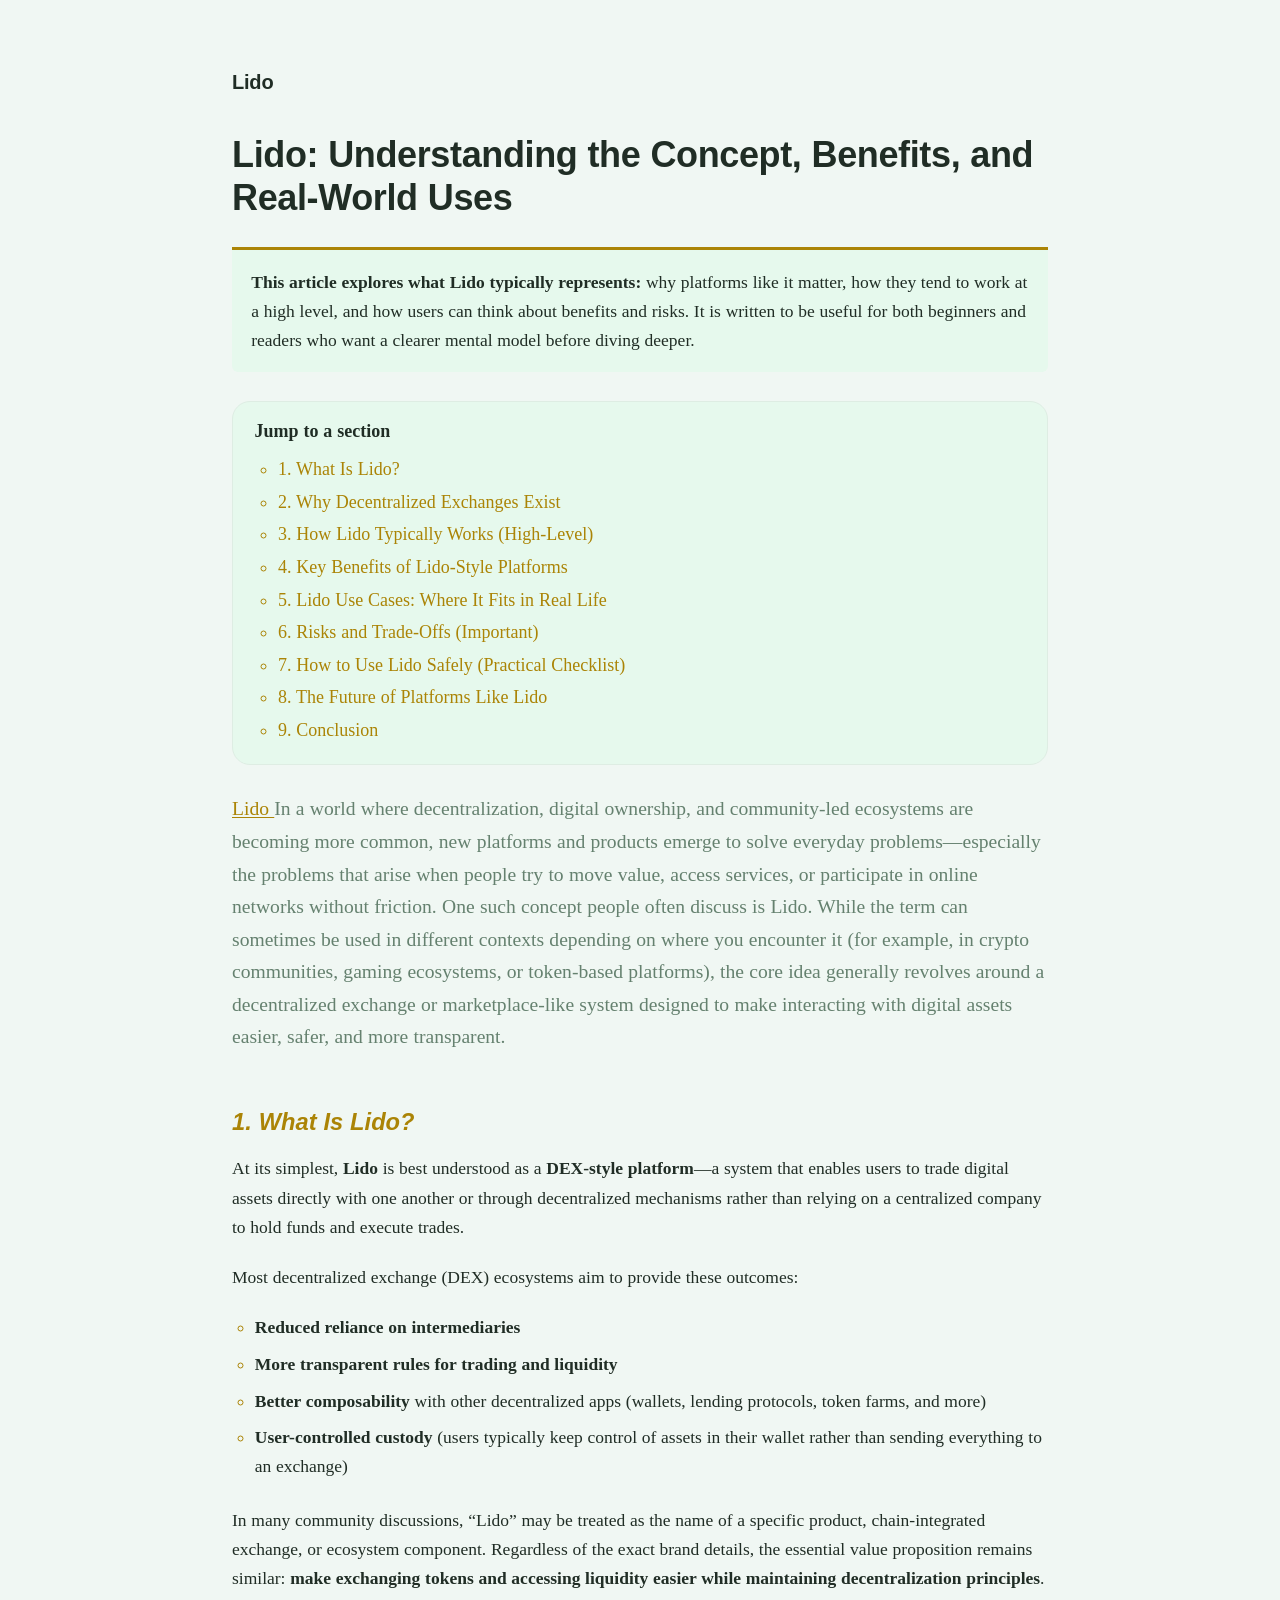
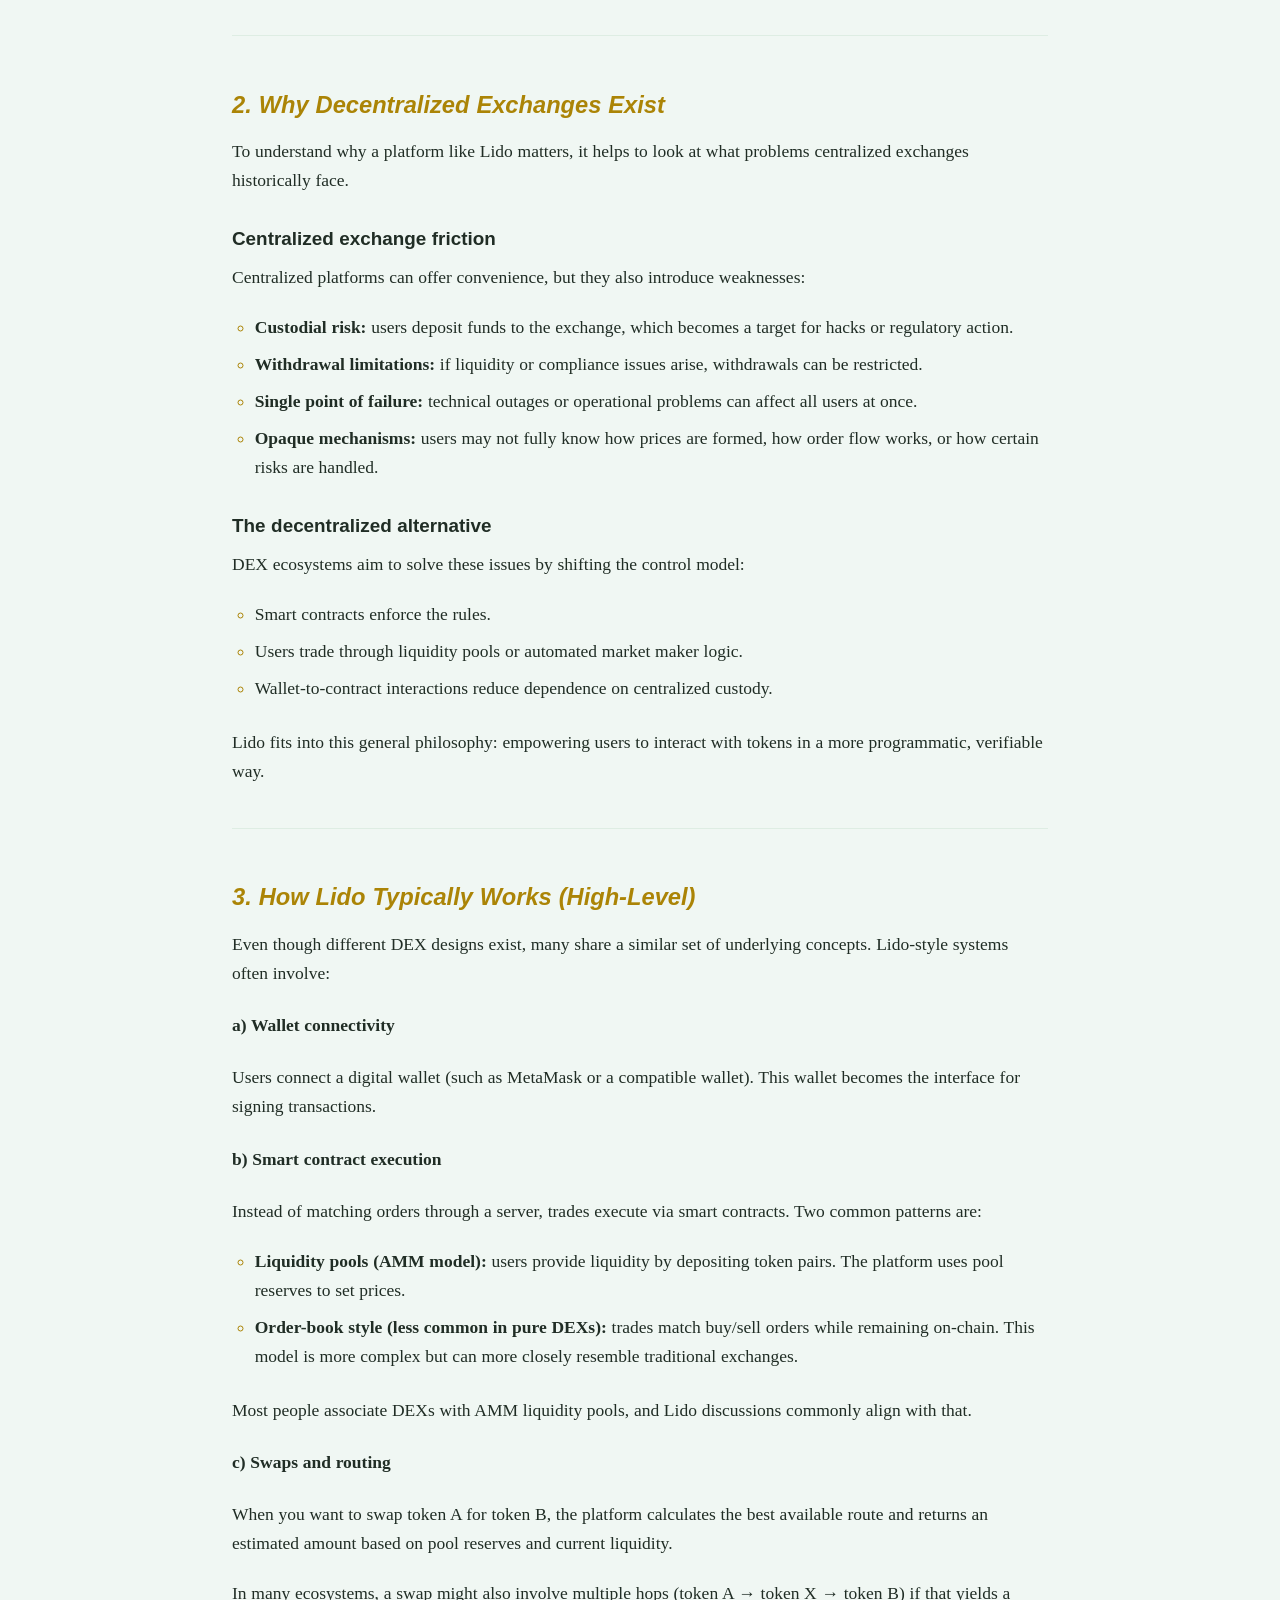
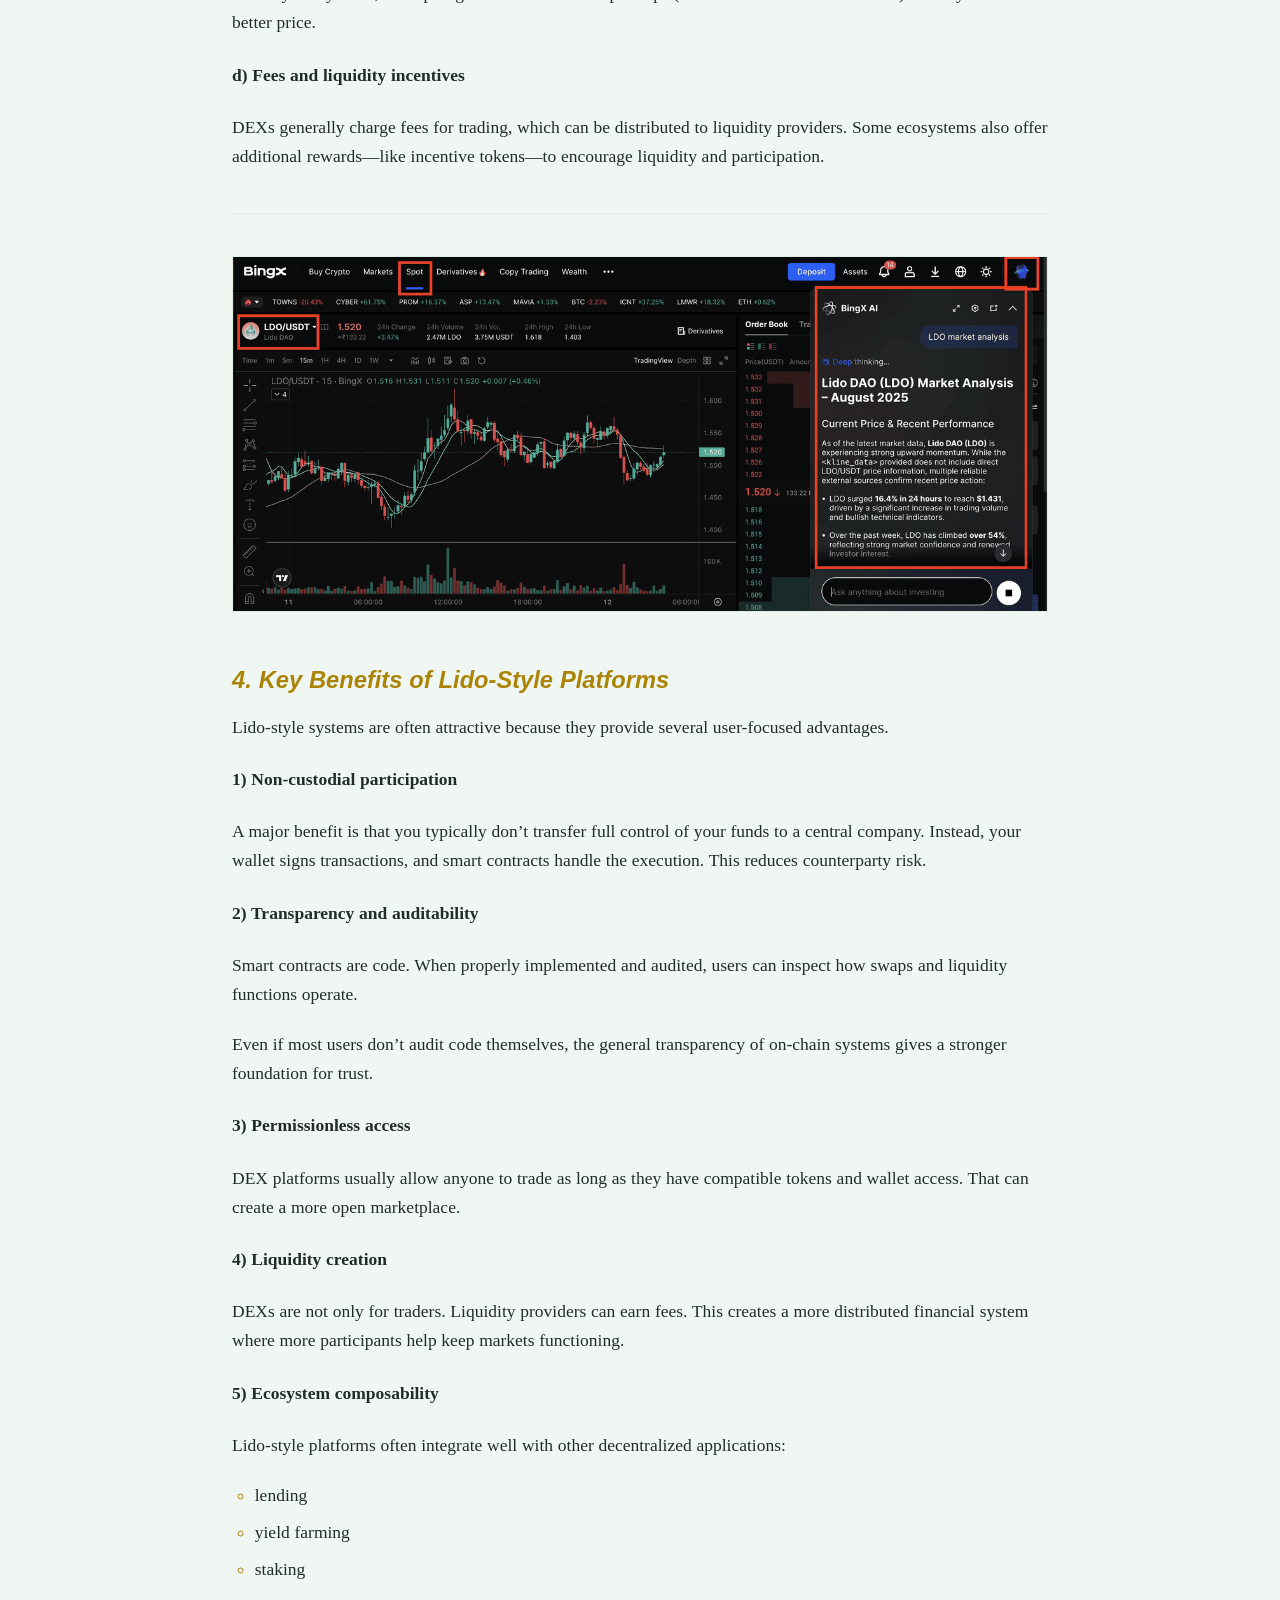
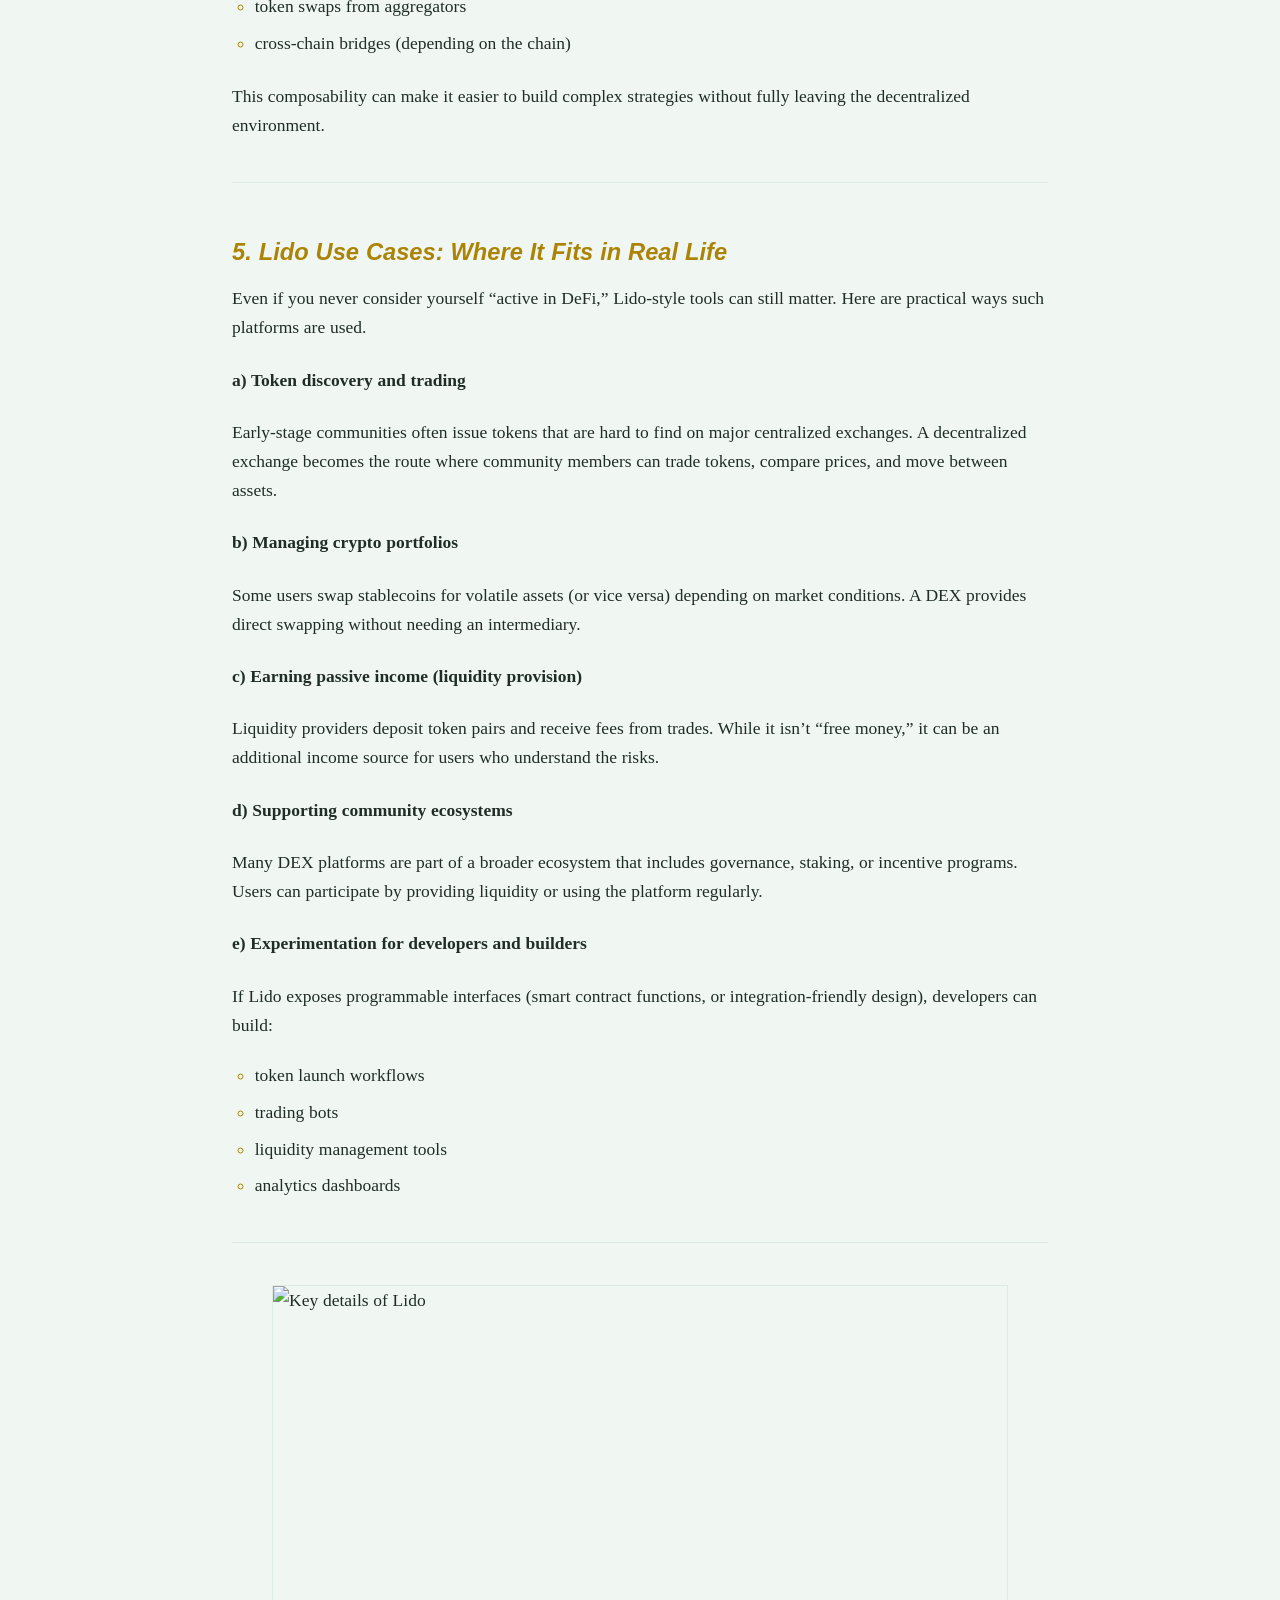
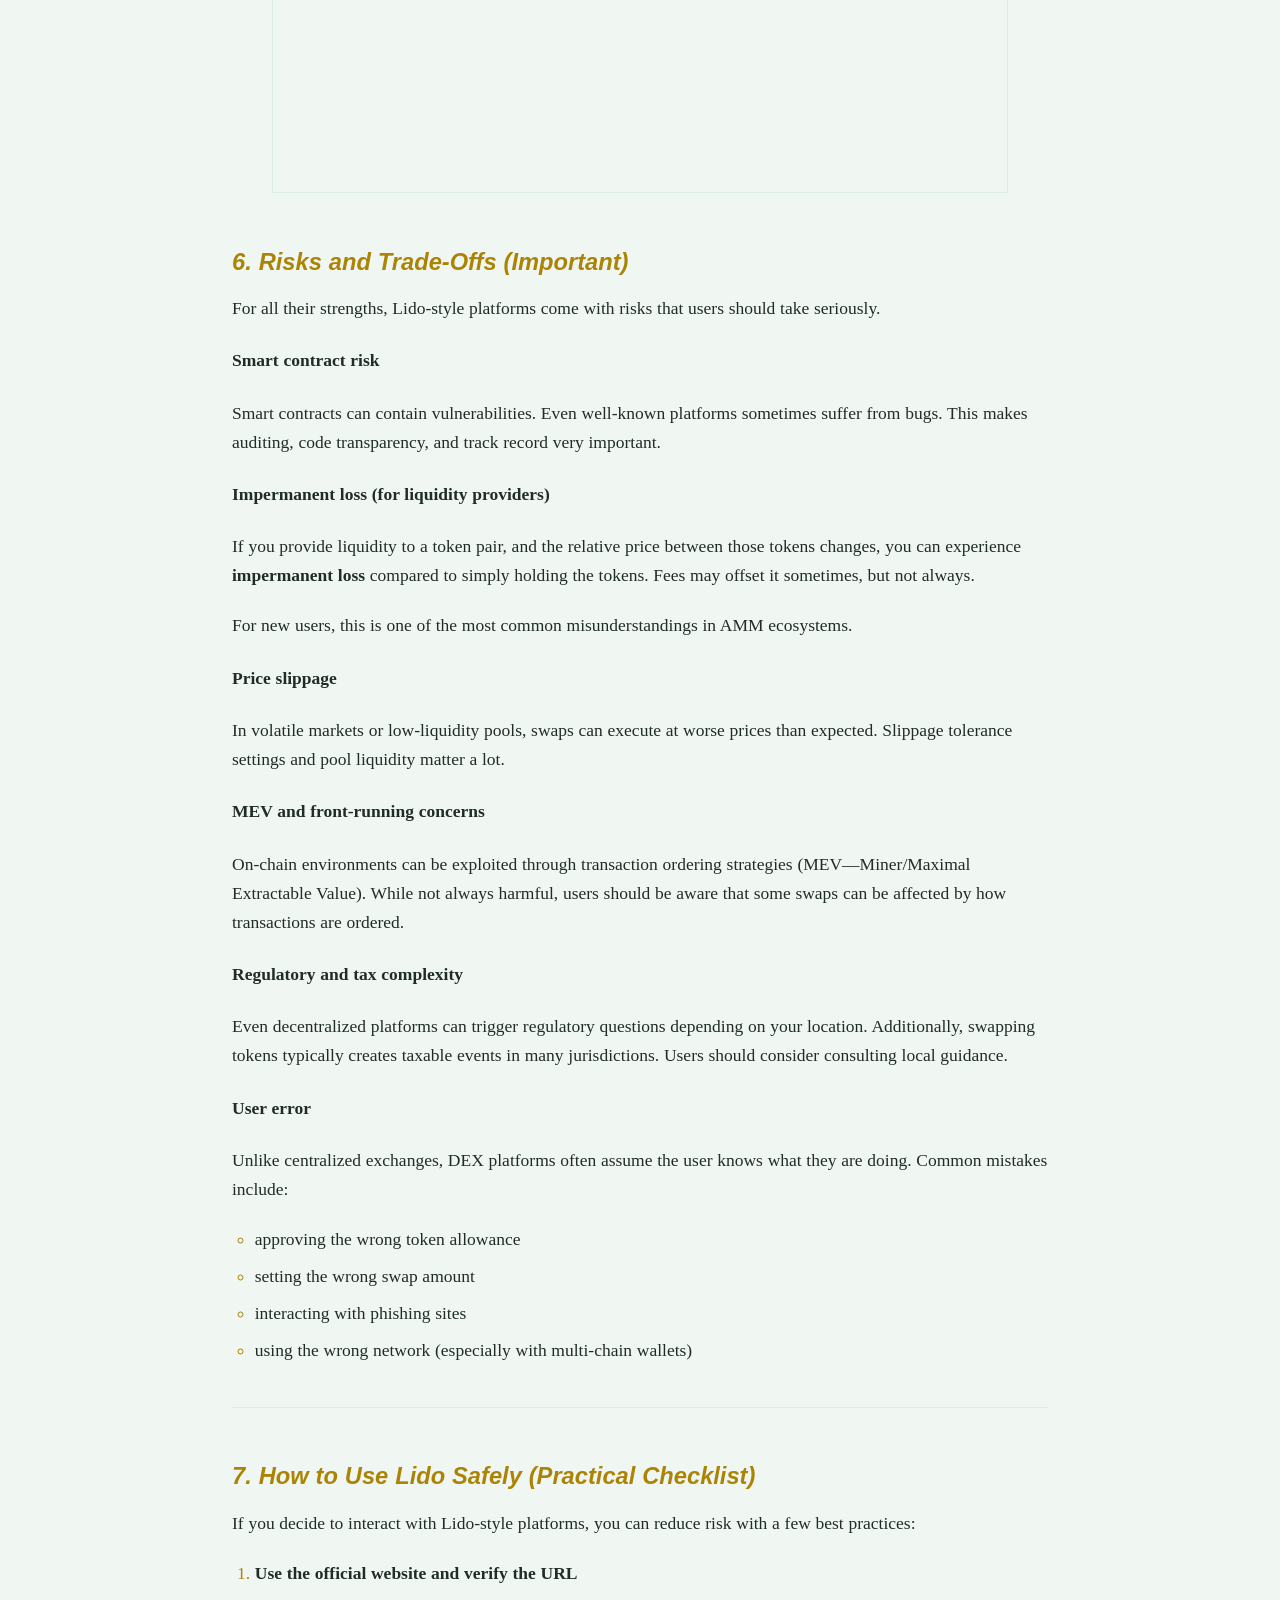
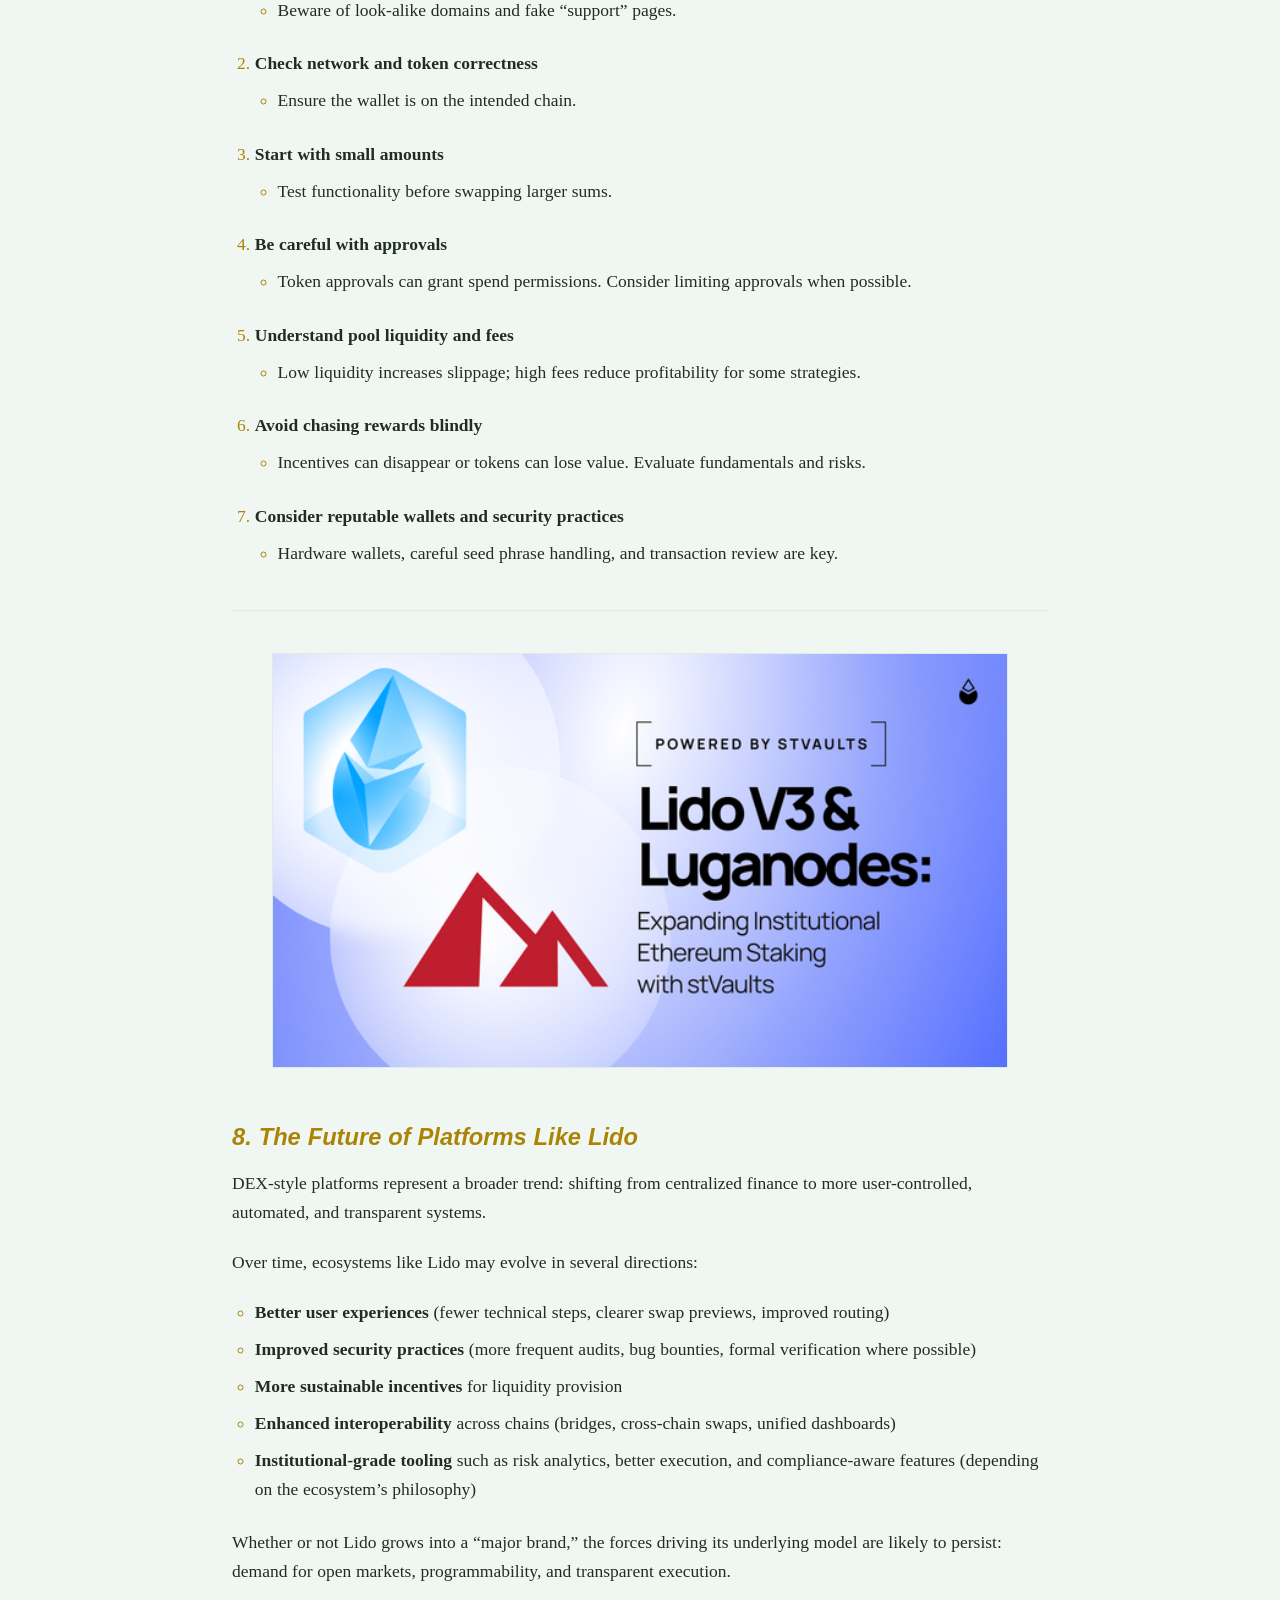
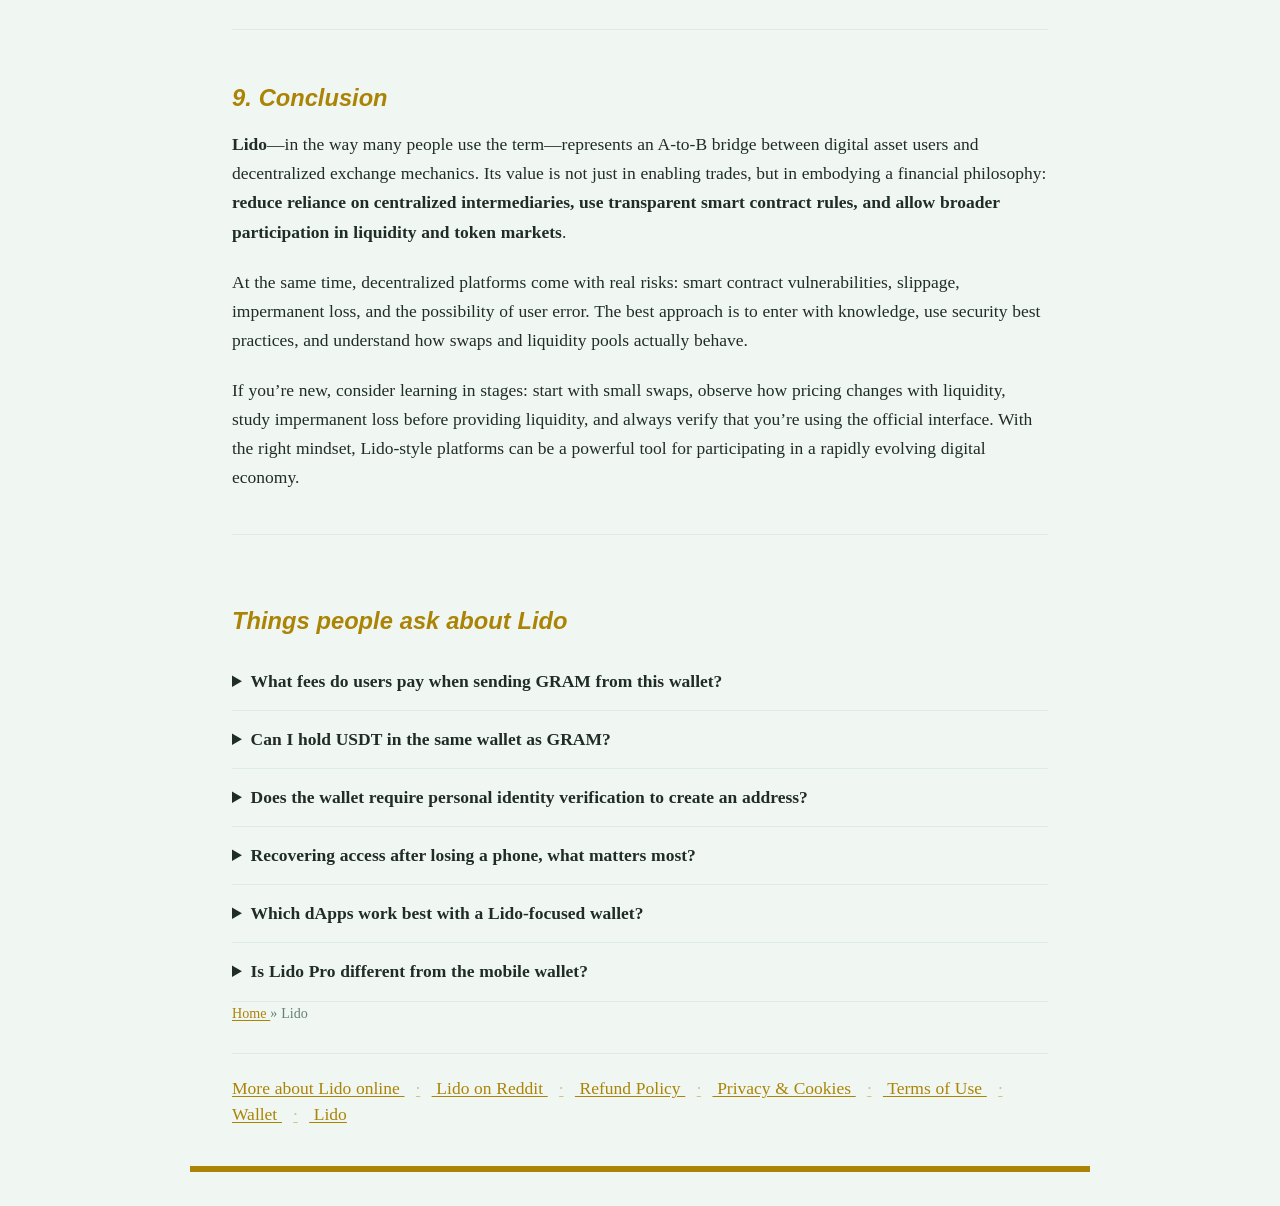
==== commit 8f781539: "Update index.html" ====
--- a/index.html
+++ b/index.html
@@ -633,7 +633,7 @@
     </ol>
     <hr />
     <figure _ngcontent-411e3b6e="">
-      <img src="images/Lido_3.png" alt="Detail view for Lido" height="620" _ngcontent-411e3b6e="" width="900"
+      <img src="images/lido_3.png" alt="Detail view for Lido" height="620" _ngcontent-411e3b6e="" width="900"
         loading="lazy" />
     </figure>
     <h2 id="8" _ngcontent-411e3b6e="">
@@ -828,4 +828,4 @@
 
 <!-- Mirrored from Lidokeeporr.gr.com/ by HTTrack Website Copier/3.x [XR&CO'2014], Sat, 20 Jun 2026 06:45:20 GMT -->
 
-</html>+</html>
--- a/css/main.css
+++ b/css/main.css
@@ -0,0 +1,122 @@
+#tagp56 li {
+  margin: 0.45em 0;
+}
+.fyitvkkh {
+  box-sizing: border-box;
+}
+#tagp56 img {
+  border: 1px solid #deede3;
+  border-radius: 0;
+  max-width: 100%;
+  height: auto;
+  display: block;
+  margin: 1.4em 0;
+}
+#tagp56 .iqdmz0s dt {
+  font-weight: 700;
+  margin: 1.4em 0 0.3em;
+}
+#tagp56 ul,
+#tagp56 ol {
+  padding-left: 1.3em;
+  margin: 0 0 1.4em;
+}
+#tagp56 .ijvxpjod li {
+  margin: 0.15em 0;
+}
+#tagp56 td {
+  padding: 12px 14px;
+  border-bottom: 1px solid #deede3;
+}
+#tagp56 > p:first-of-type {
+  font-size: 1.12em;
+  color: #65816f;
+}
+#tagp56 details.gnw3d0 {
+  border-bottom: 1px solid #deede3;
+  padding: 0.8em 0;
+}
+* {
+  box-sizing: border-box;
+}
+.uins {
+  display: none;
+}
+#tagp56 .ijvxpjod a {
+  text-decoration: none;
+  color: #ab8406;
+}
+#tagp56 .mmdqy5kb {
+  display: inline-block;
+  letter-spacing: -0.01em;
+  color: #202d25;
+  text-decoration: none;
+  font-weight: 800;
+  font-size: 1.25rem;
+  font-family: "Helvetica Neue", Helvetica, Arial, sans-serif;
+}
+.uz7lz8si h3 {
+  color: #202d25;
+  margin: 1.5em 0 0.3em;
+  font-size: 1.1rem;
+}
+#tagp56 a {
+  text-decoration: underline;
+  text-underline-offset: 2px;
+  color: #ab8406;
+}
+#tagp56 .lsbbo9 {
+  padding-bottom: 0.4em;
+  text-align: left;
+  margin: 0 0 1.6em;
+}
+.in5h9dzh a {
+  text-decoration: none;
+  color: #65816f;
+}
+.in5h9dzh {
+  color: #65816f;
+  margin: 0 0 1.4em;
+  font-size: 0.88rem;
+}
+#tagp56 p {
+  margin: 0 0 1.2em;
+}
+.f8m9u4b {
+  color: #ab8406;
+  border-radius: 999px;
+  font-size: 0.9rem;
+  background: #e6f9ed;
+  align-items: center;
+  border: 1px solid #deede3;
+  padding: 0.3em 0.8em;
+  gap: 0.4em;
+  display: inline-flex;
+  margin: 0.3em 0 1.5em;
+}
+#tagp56 .w71ve0we h3 {
+  margin: 0 0 0.4em;
+}
+#tagp56 .r4v7pcy a {
+  display: block;
+  margin: 0 0 0.7em;
+}
+.iqstn {
+  color: #202d25;
+}
+#tagp56 .br0fw4w,
+#tagp56 .r4v7pcy,
+#tagp56 .rqc04mv {
+  margin: 0.4em 0 0;
+  line-height: 1.5;
+}
+html {
+  -webkit-text-size-adjust: 100%;
+}
+#tagp56 .br0fw4w a {
+  display: inline-block;
+  margin: 0 1.2em 0.3em 0;
+}
+.uz7lz8si h2 {
+  margin-top: 0.6em;
+}
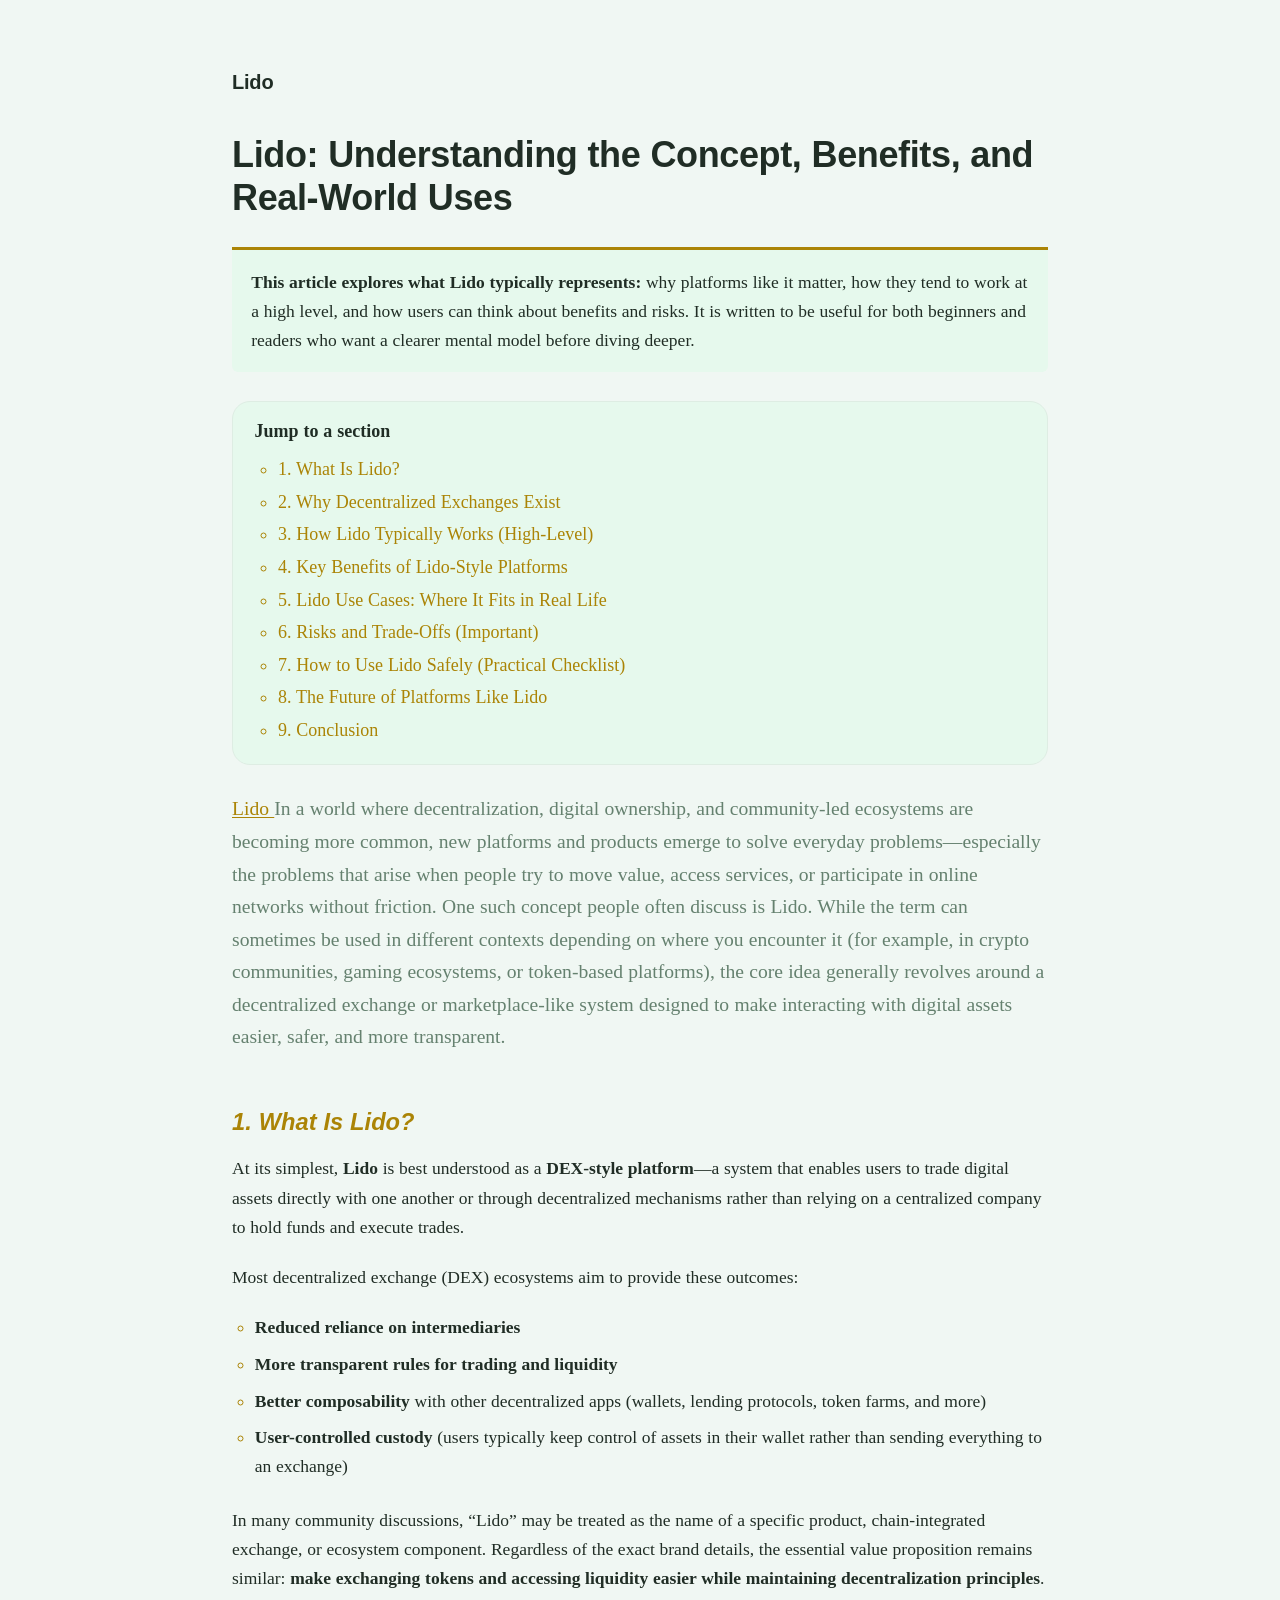
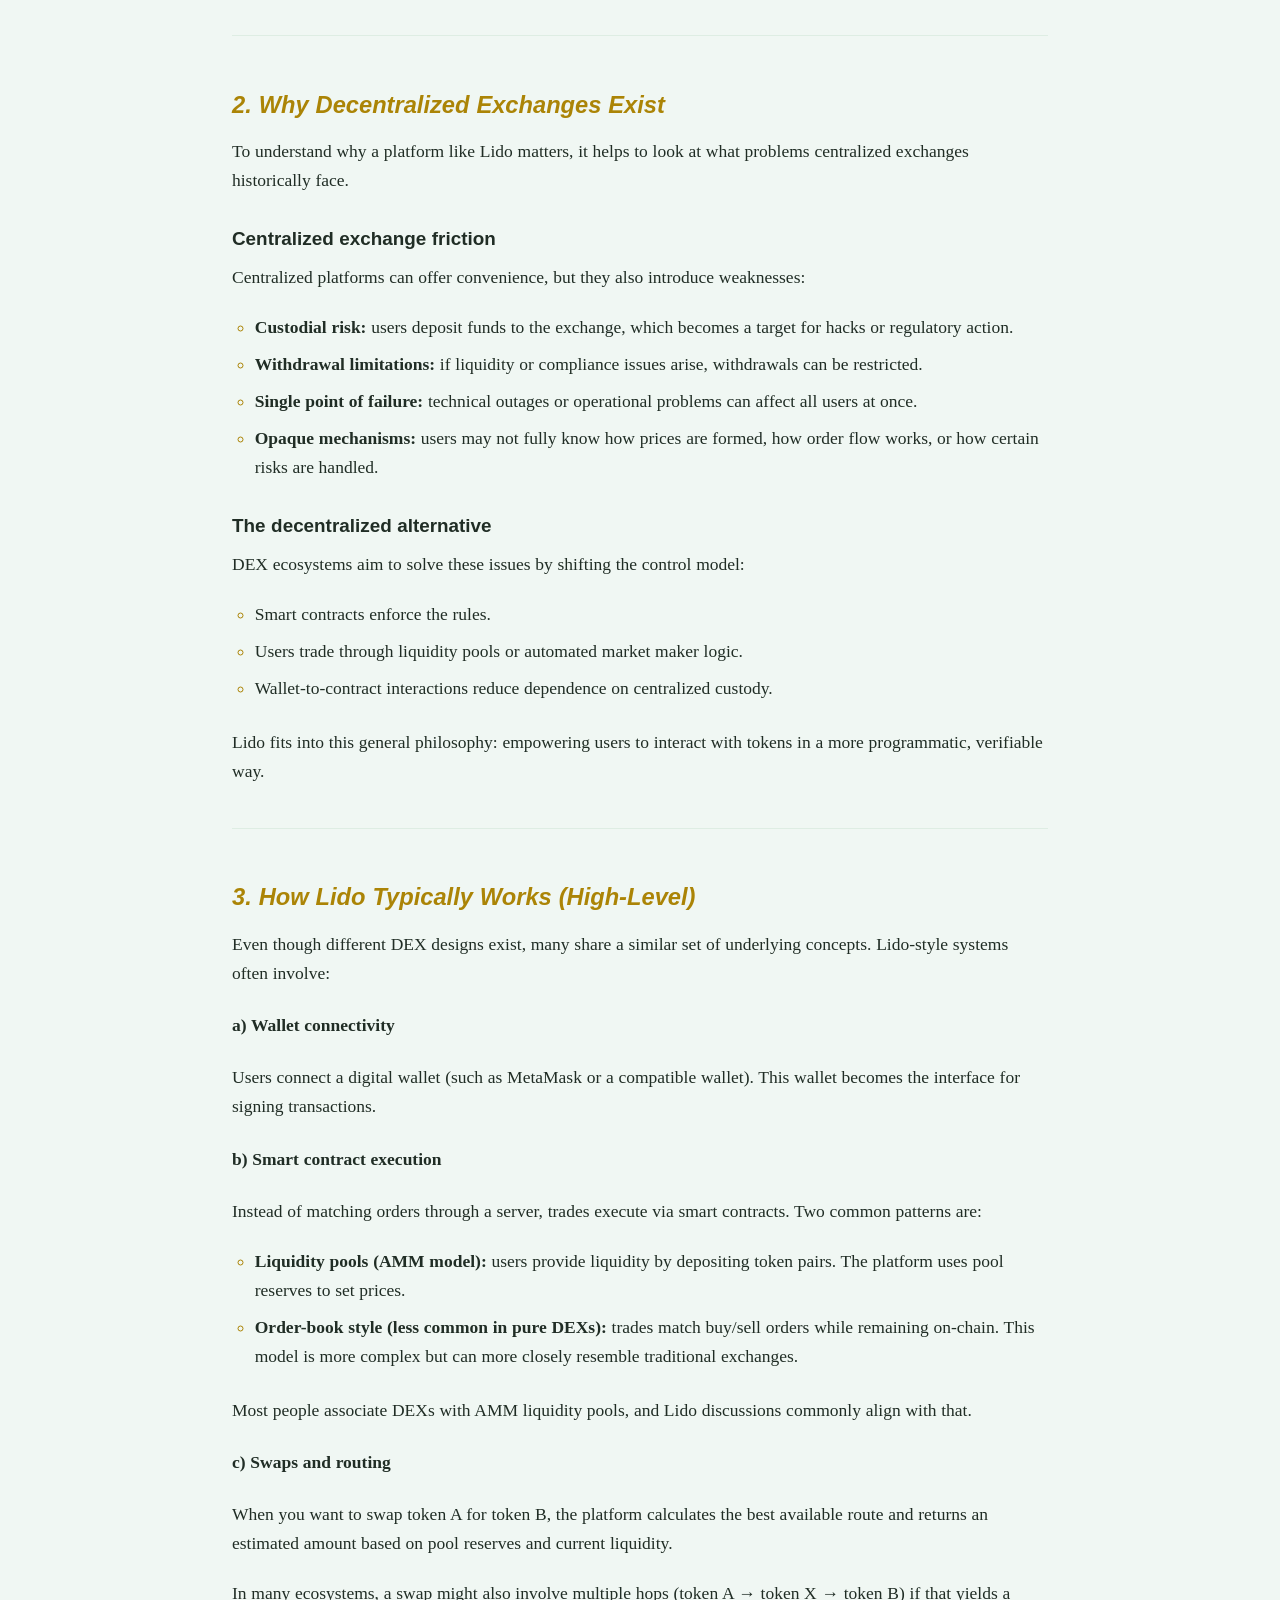
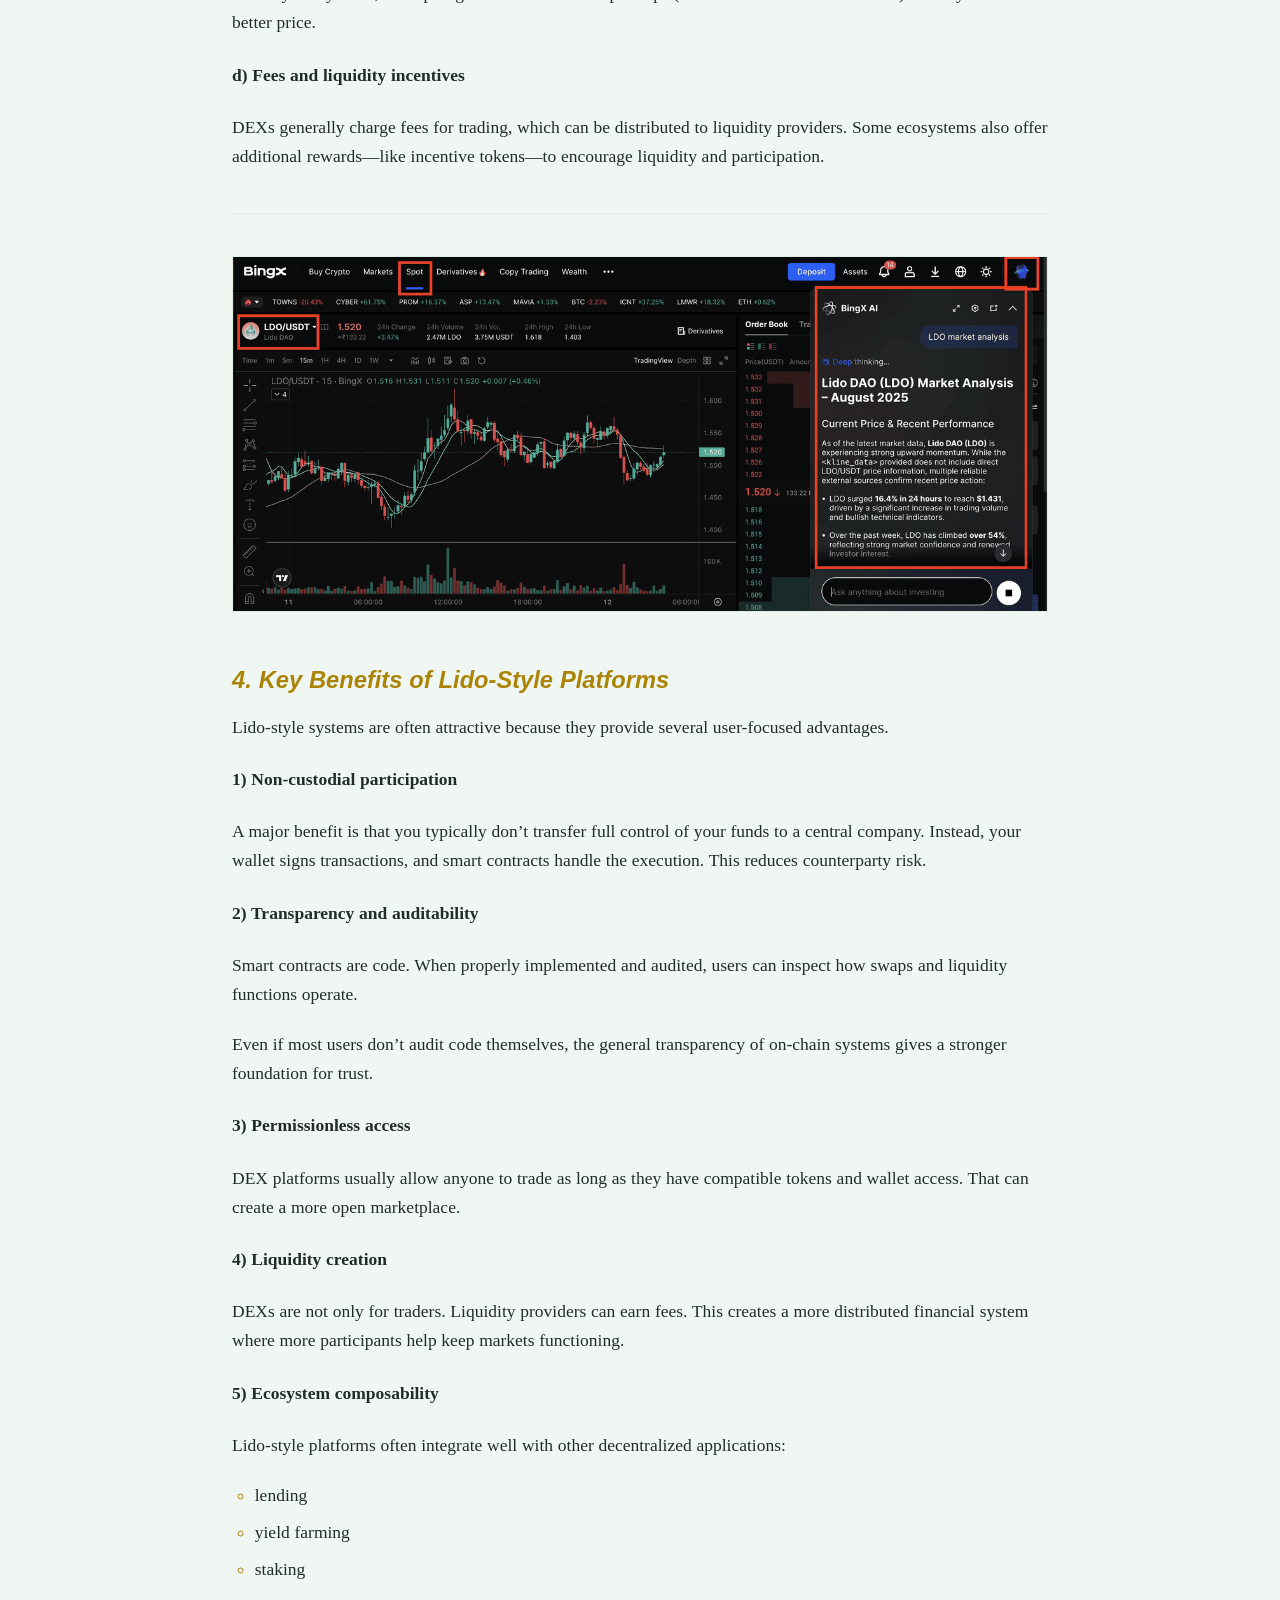
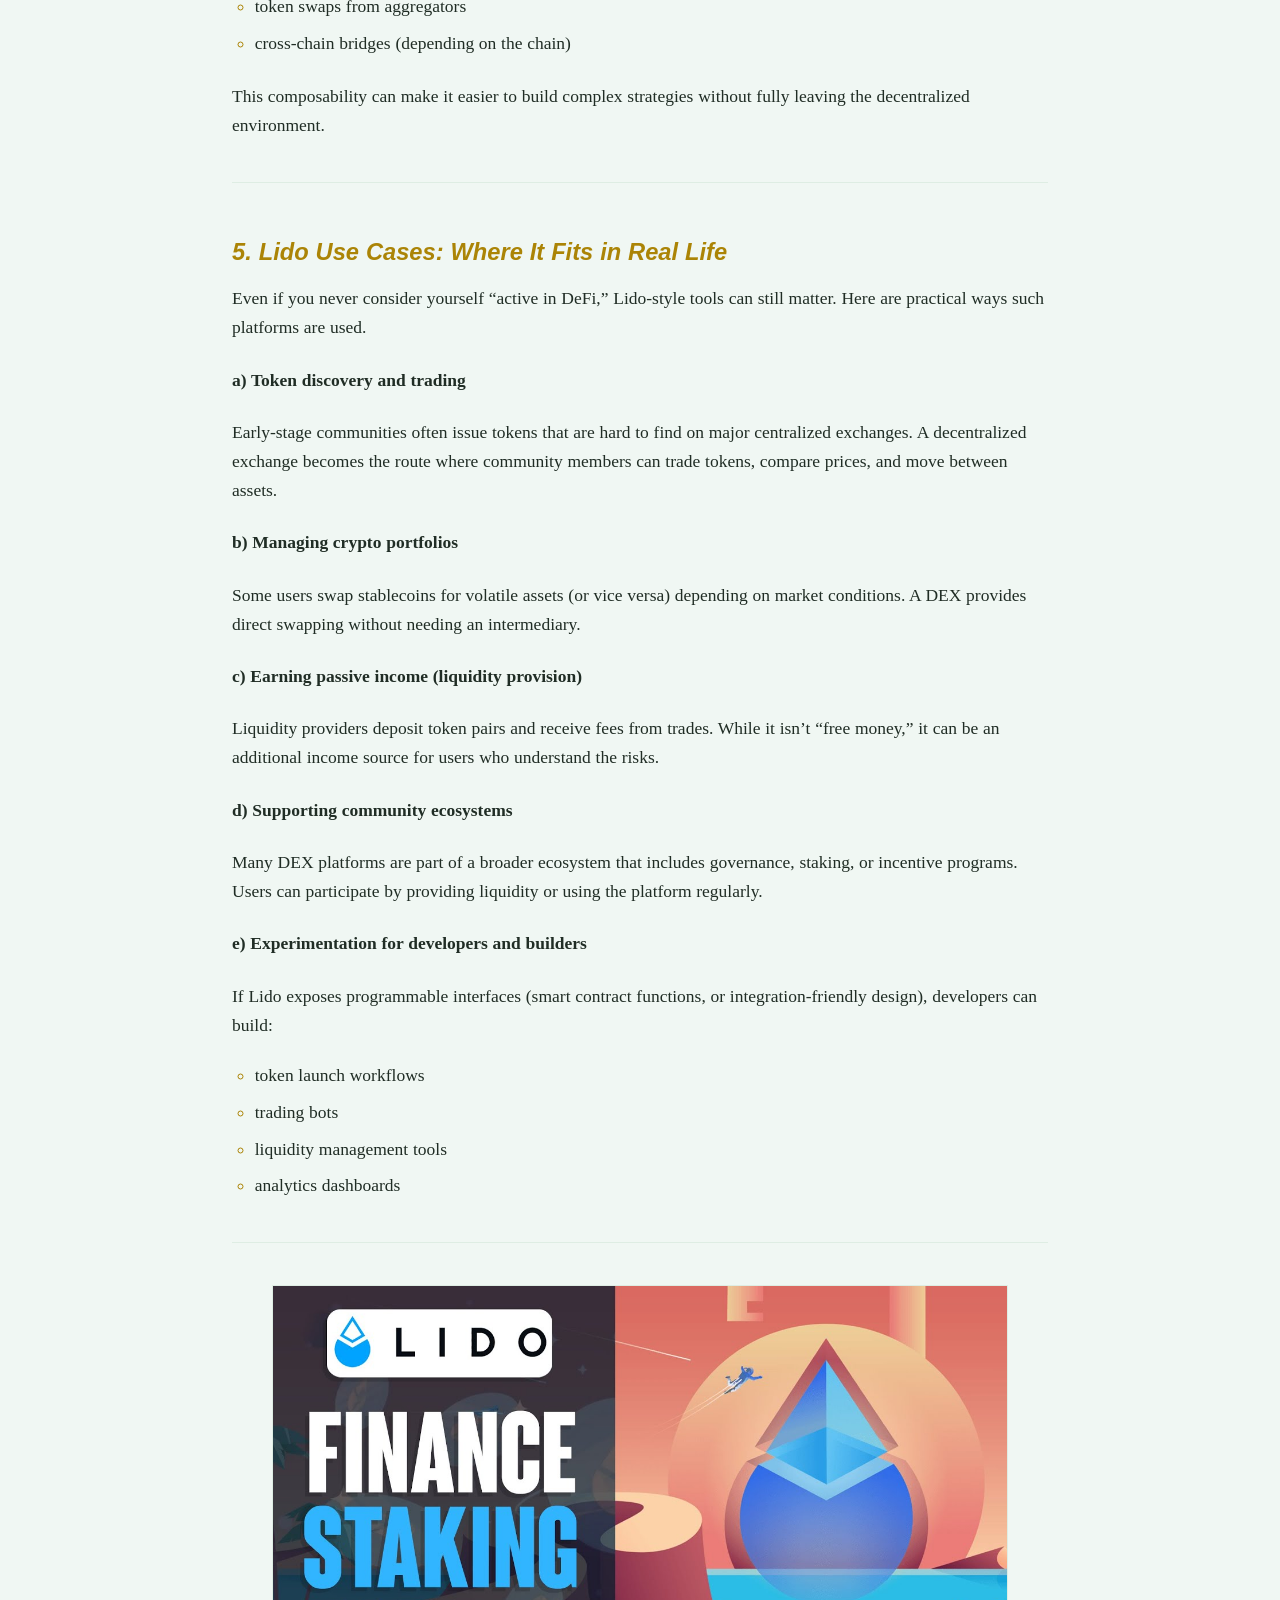
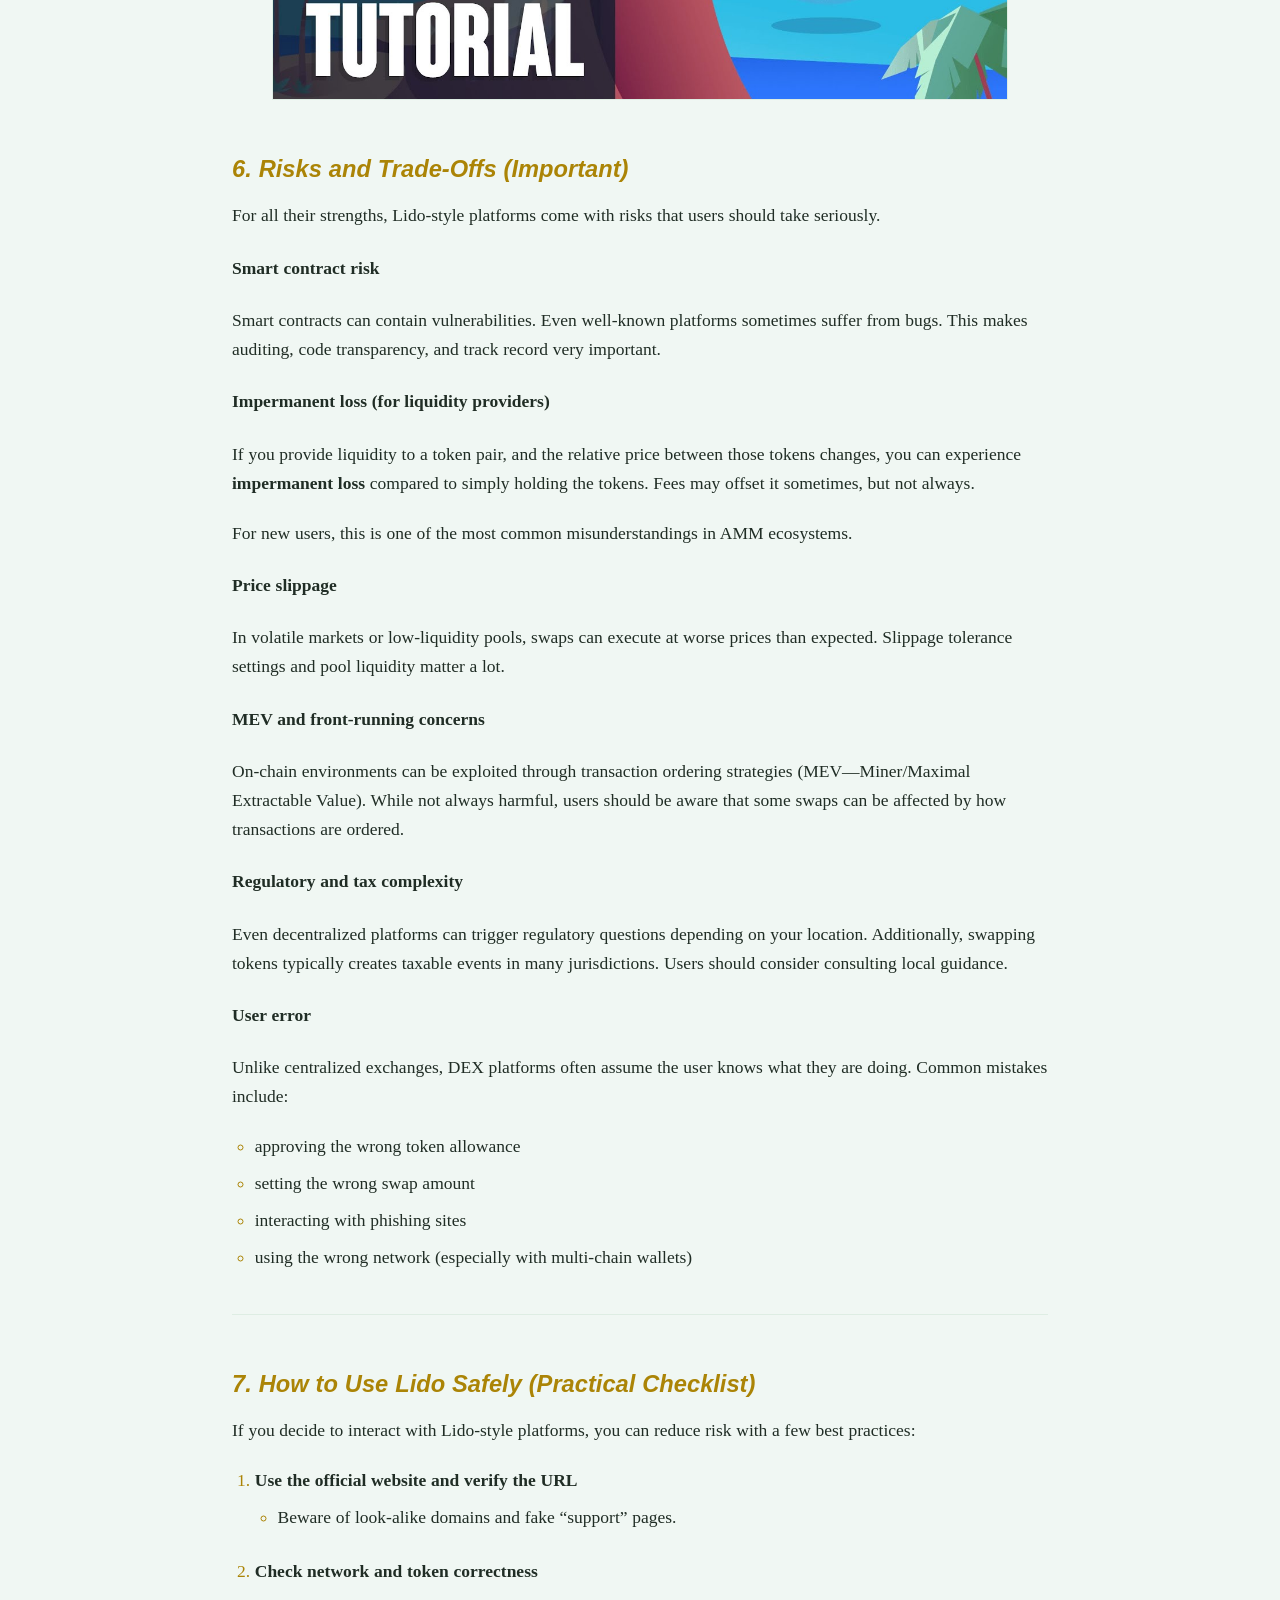
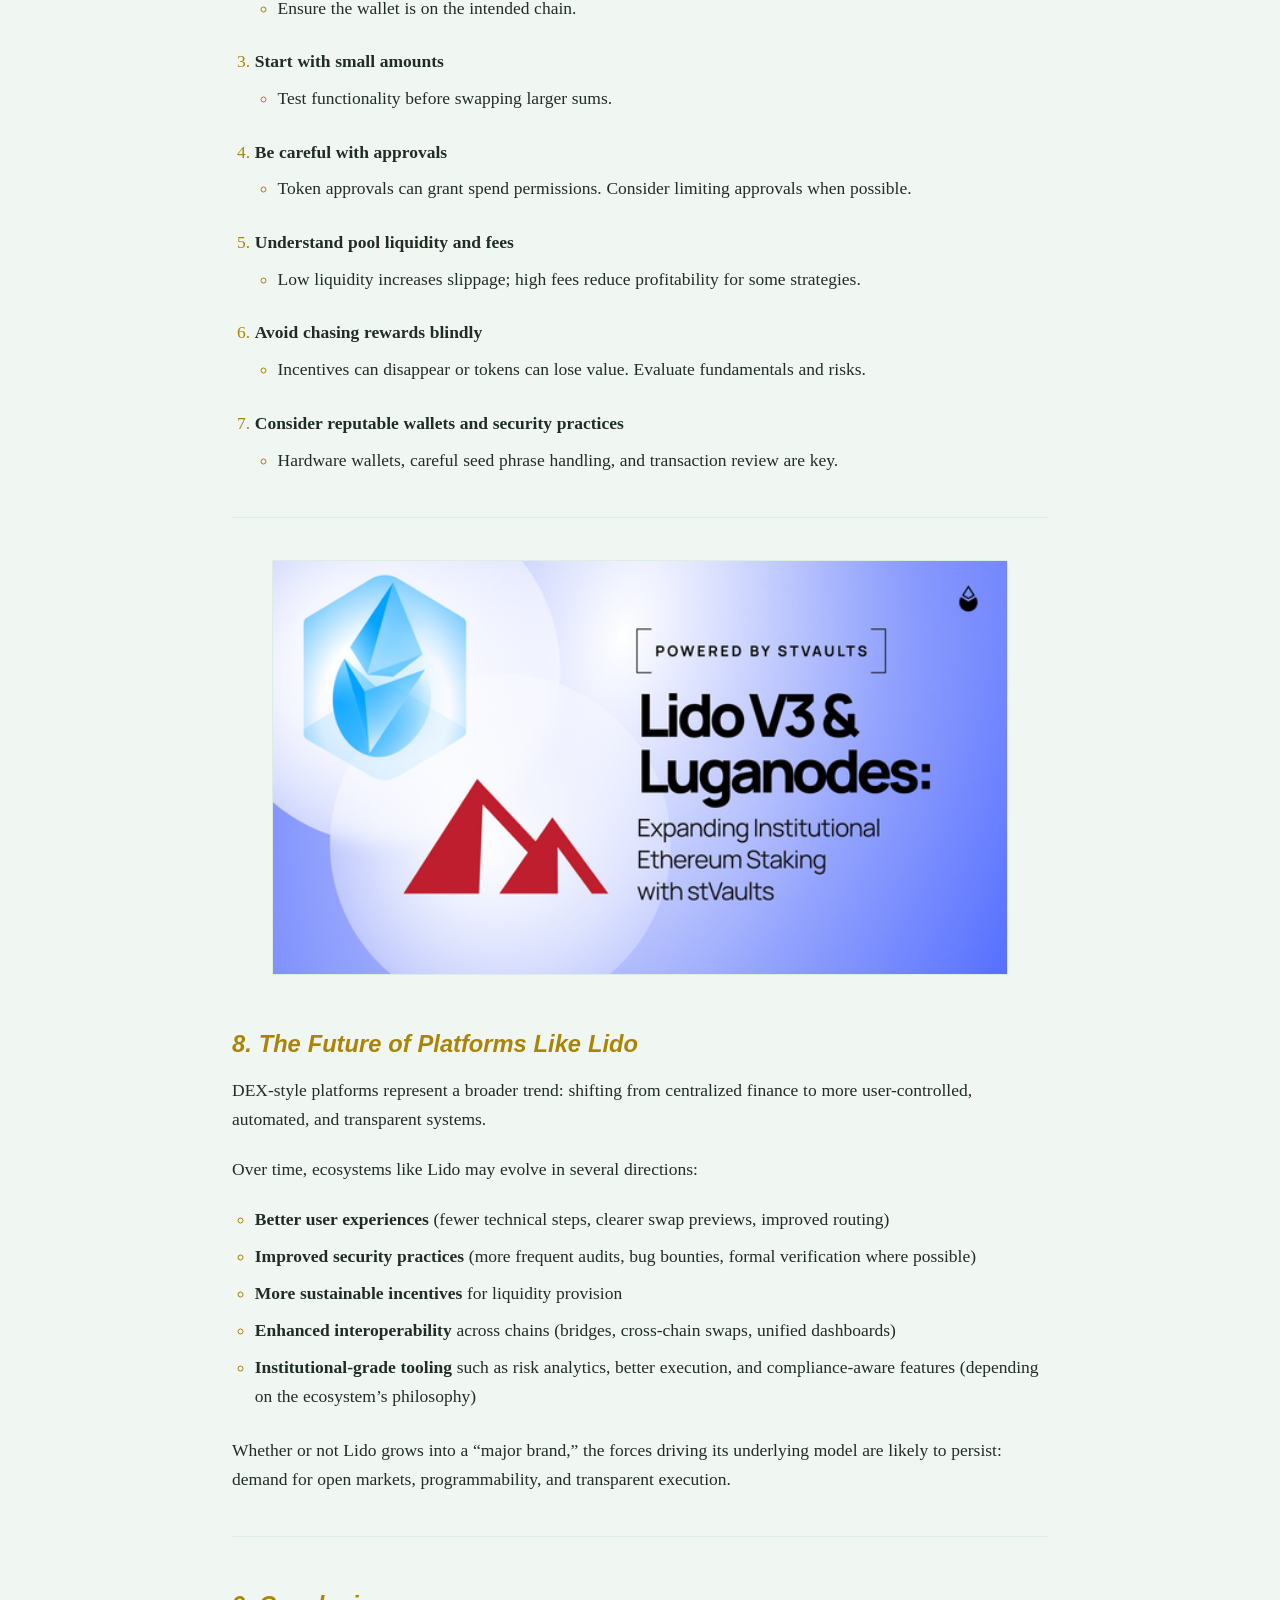
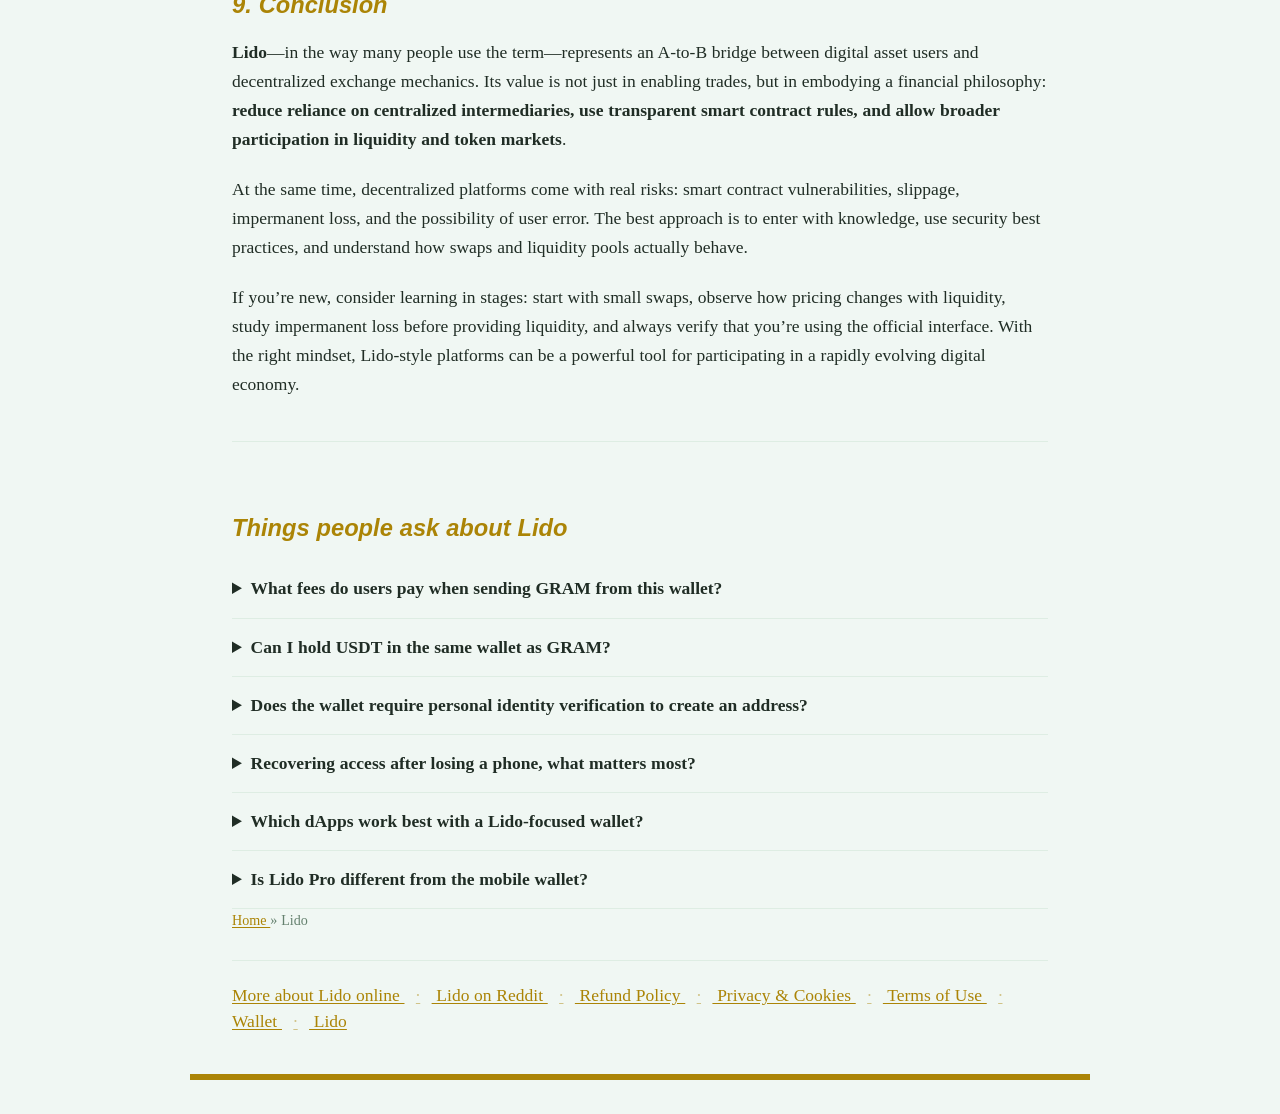
==== commit ceb99e40: "Update index.html" ====
--- a/index.html
+++ b/index.html
@@ -503,7 +503,7 @@
     </ul>
     <hr />
     <figure _ngcontent-411e3b6e="">
-      <img loading="lazy" width="900" height="620" src="images/Lido_2.jpg" decoding="async" alt="Key details of Lido"
+      <img loading="lazy" width="900" height="620" src="images/lido_2.jpg" decoding="async" alt="Key details of Lido"
         _ngcontent-411e3b6e="" />
     </figure>
     <h2 _ngcontent-411e3b6e="" id="6">6. Risks and Trade-Offs (Important)</h2>
